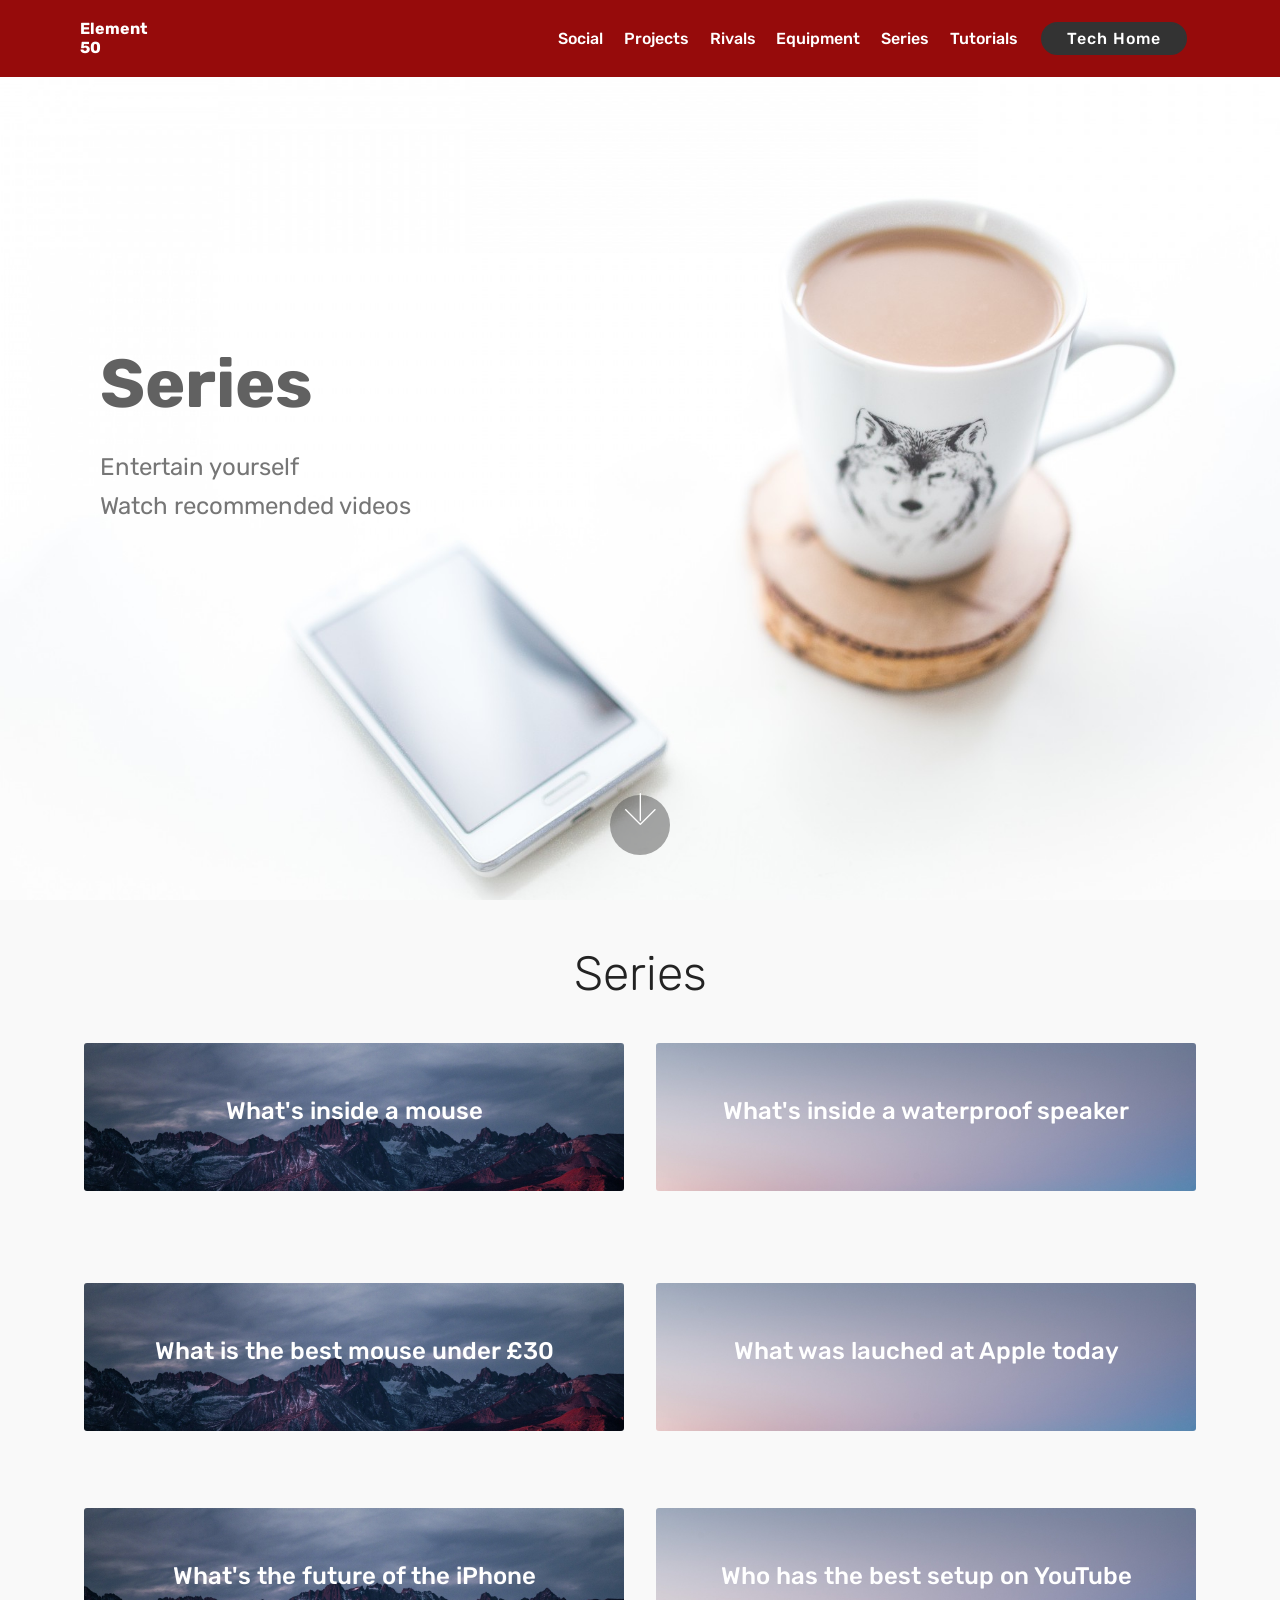
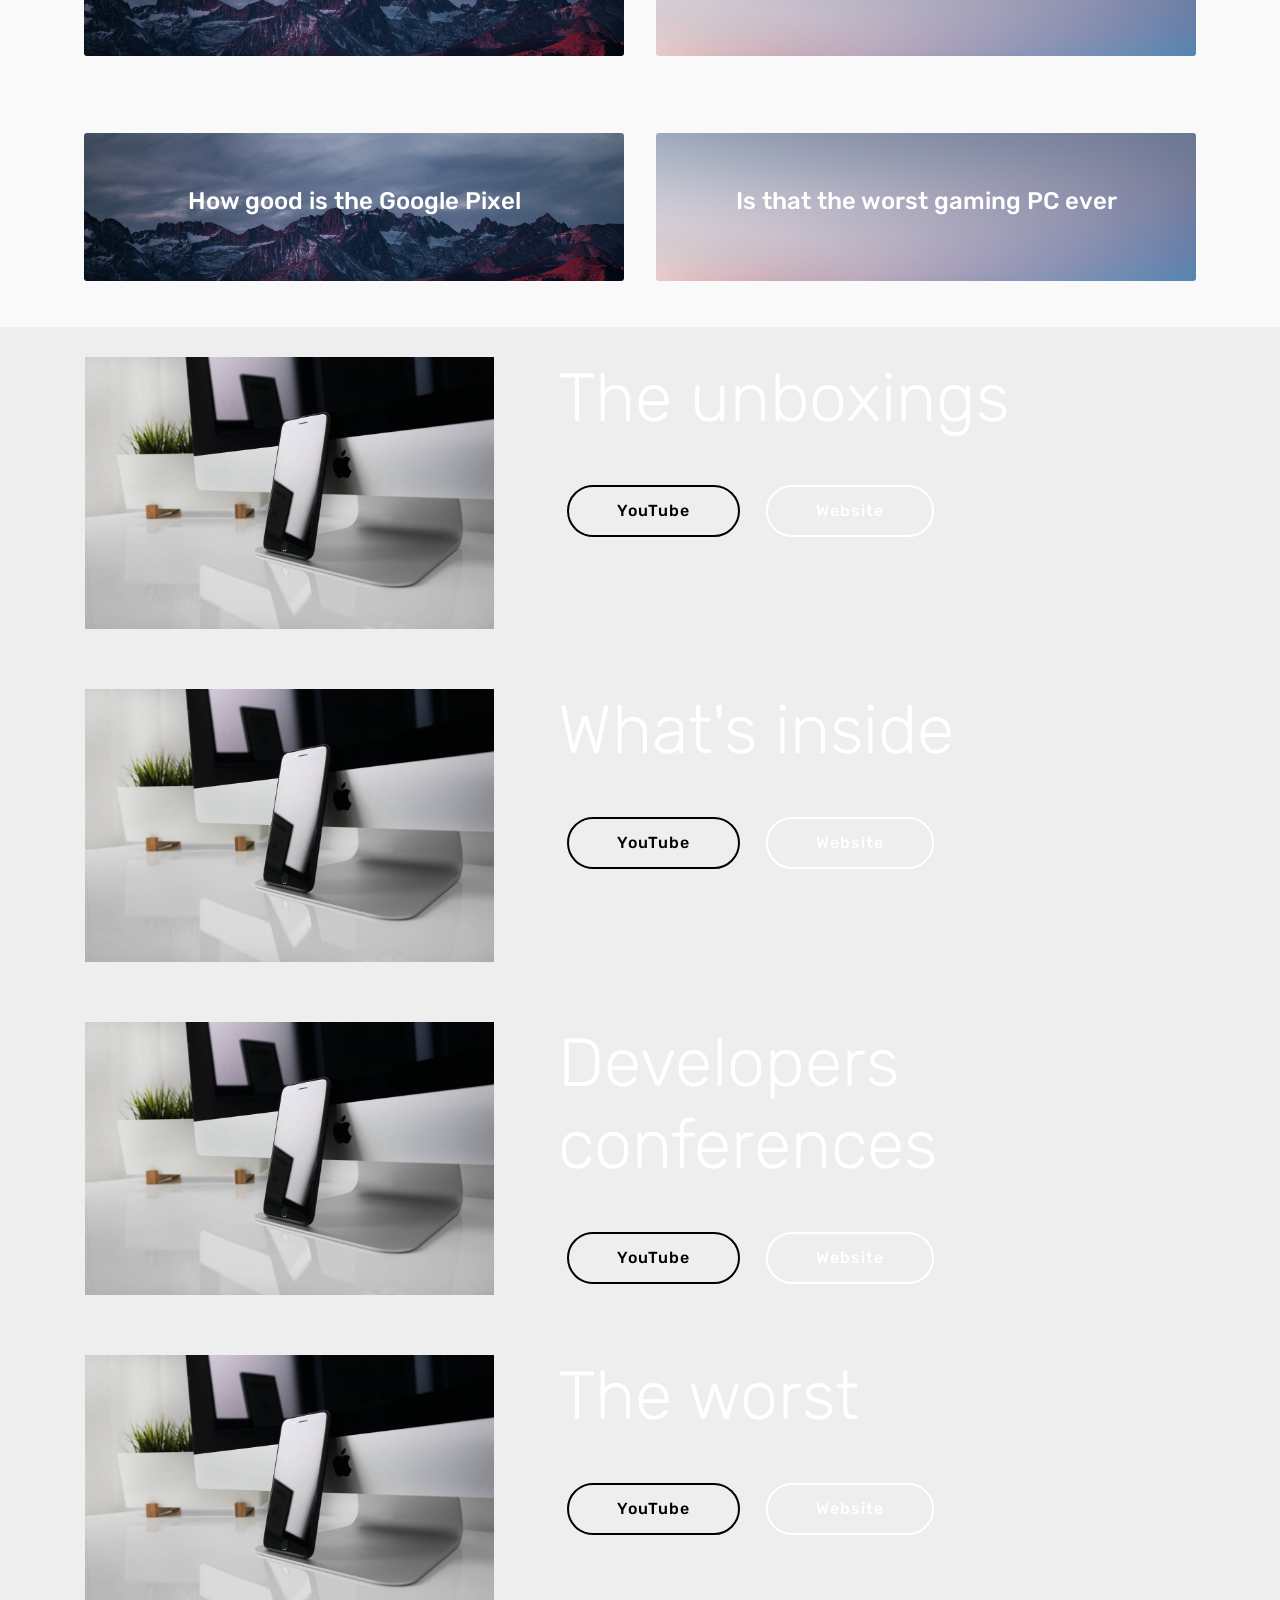
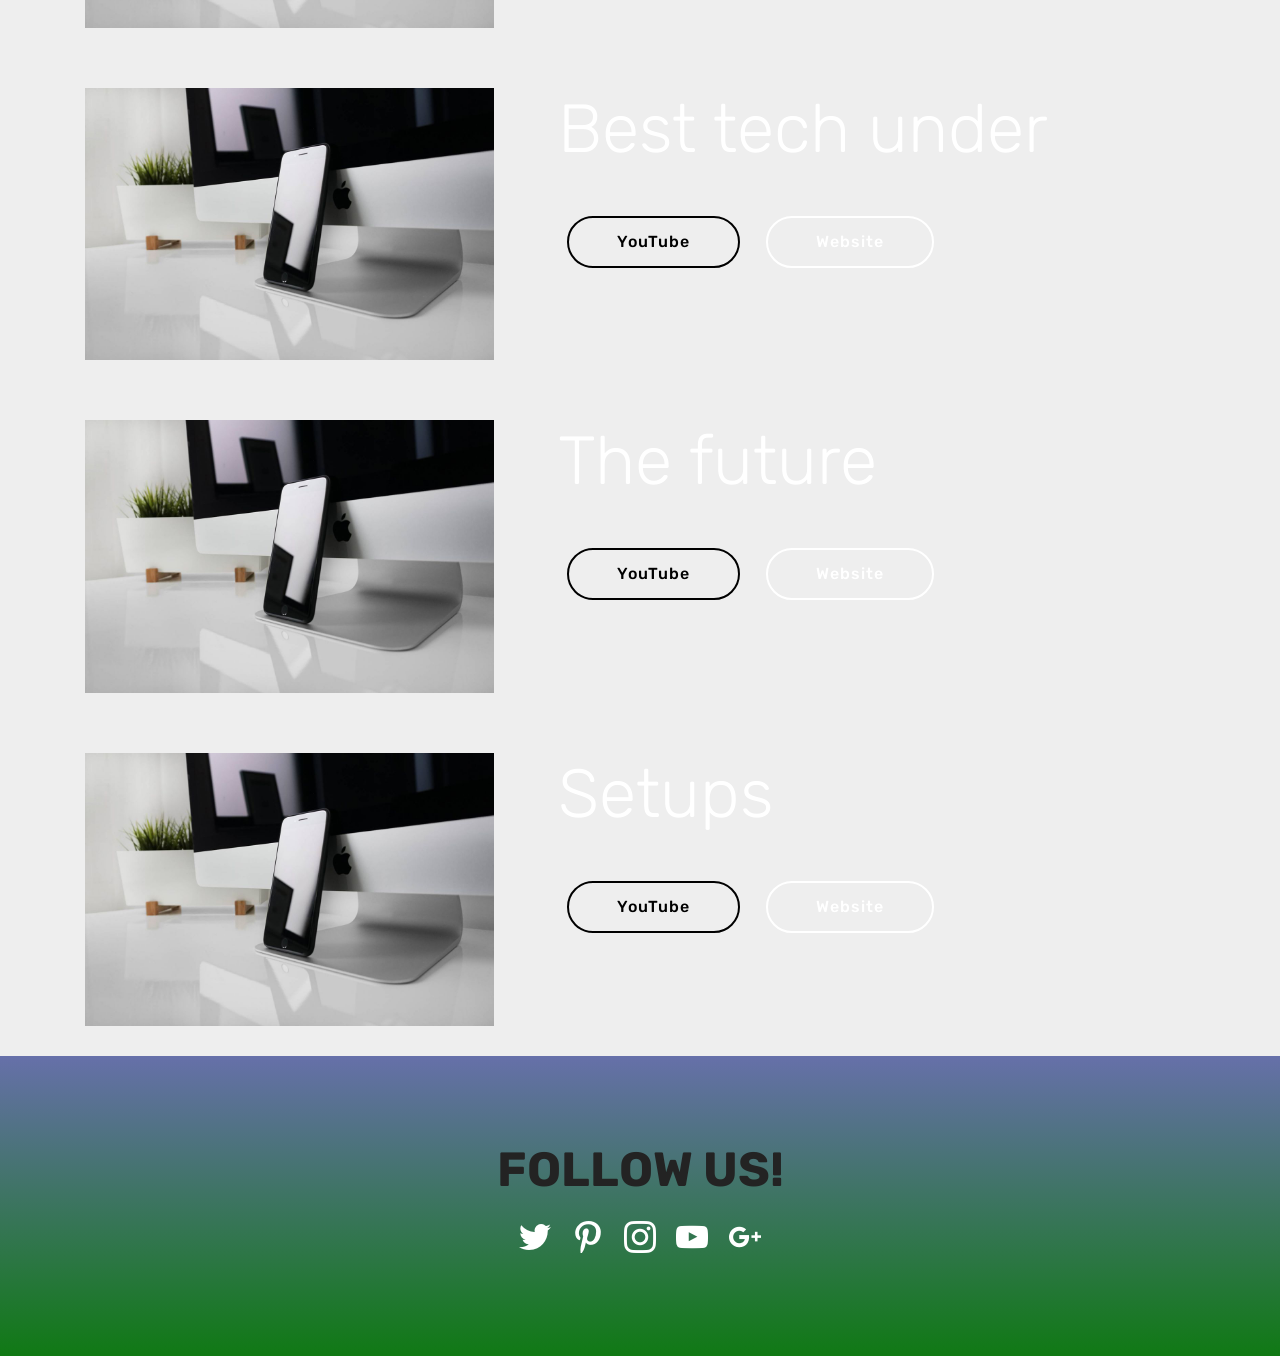
==== series.html @ 27c542f1 "first upload web 5" ====
<!DOCTYPE html>
<html>
<head>
  <!-- Site made with Mobirise Website Builder v4.3.0, https://mobirise.com -->
  <meta charset="UTF-8">
  <meta http-equiv="X-UA-Compatible" content="IE=edge">
  <meta name="generator" content="Mobirise v4.3.0, mobirise.com">
  <meta name="viewport" content="width=device-width, initial-scale=1">
  <link rel="shortcut icon" href="assets/images/red-e-and-50-128x178.png" type="image/x-icon">
  <meta name="description" content="Web Site Generator Description">
  <title>index - Series</title>
  <link rel="stylesheet" href="assets/web/assets/mobirise-icons/mobirise-icons.css">
  <link rel="stylesheet" href="assets/tether/tether.min.css">
  <link rel="stylesheet" href="assets/bootstrap/css/bootstrap.min.css">
  <link rel="stylesheet" href="assets/bootstrap/css/bootstrap-grid.min.css">
  <link rel="stylesheet" href="assets/bootstrap/css/bootstrap-reboot.min.css">
  <link rel="stylesheet" href="assets/socicon/css/styles.css">
  <link rel="stylesheet" href="assets/dropdown/css/style.css">
  <link rel="stylesheet" href="assets/theme/css/style.css">
  <link rel="stylesheet" href="assets/mobirise/css/mbr-additional.css" type="text/css">
  
  
  
</head>
<body>
<section class="menu cid-qrHT3eEwSc" once="menu" id="menu1-1g" data-rv-view="1721">

    

    <nav class="navbar navbar-dropdown align-items-center navbar-fixed-top navbar-toggleable-sm">
        <button class="navbar-toggler navbar-toggler-right" type="button" data-toggle="collapse" data-target="#navbarSupportedContent" aria-controls="navbarSupportedContent" aria-expanded="false" aria-label="Toggle navigation">
            <div class="hamburger">
                <span></span>
                <span></span>
                <span></span>
                <span></span>
            </div>
        </button>
        <div class="menu-logo">
            <div class="navbar-brand">
                
                <span class="navbar-caption-wrap">
                    <a class="navbar-caption text-white display-4" href="www.elementfifty.com">
                        Element 50</a>
                </span>
            </div>
        </div>
        <div class="collapse navbar-collapse" id="navbarSupportedContent">
            <ul class="navbar-nav nav-dropdown" data-app-modern-menu="true"><li class="nav-item">
                    <a class="nav-link link text-white display-4" href="https://mobirise.com"></a>
                </li>
                <li class="nav-item">
                    <a class="nav-link link text-white display-4" href="social.html">Social</a>
                </li><li class="nav-item"><a class="nav-link link text-white display-4" href="project.html">Projects</a></li><li class="nav-item"><a class="nav-link link text-white display-4" href="rival.html" aria-expanded="true">Rivals</a></li><li class="nav-item"><a class="nav-link link text-white display-4" href="equipment.html">Equipment</a></li><li class="nav-item"><a class="nav-link link text-white display-4" href="series.html">Series</a></li><li class="nav-item"><a class="nav-link link text-white display-4" href="tutorial.html">Tutorials</a></li></ul>
            <div class="navbar-buttons mbr-section-btn">
                <a class="btn btn-sm btn-black display-4" href="index.html">Tech Home</a>
            </div>
        </div>
    </nav>
</section>

<section class="engine"><a href="https://mobirise.co/a">free site builder</a></section><section class="header9 cid-quP2sRrkFf mbr-fullscreen mbr-parallax-background" id="header9-6i" data-rv-view="1723">

    

    

    <div class="container">
        <div class="media-container-column mbr-white col-md-8">
            <h1 class="mbr-section-title align-left mbr-bold pb-3 mbr-fonts-style display-1">
                Series</h1>
            
            <p class="mbr-text align-left pb-3 mbr-fonts-style display-5">Entertain yourself&nbsp;<br>Watch recommended videos</p>
            
        </div>
    </div>

    <div class="mbr-arrow hidden-sm-down" aria-hidden="true">
        <a href="#next">
            <i class="mbri-down mbr-iconfont"></i>
        </a>
    </div>
</section>

<section class="features13 cid-qsEQBk6Gwb" id="features13-1h" data-rv-view="1726">

    

    
    <div class="container">
        <h2 class="mbr-section-title pb-3 mbr-fonts-style display-2">
            Series</h2>

        <div class="media-container-row container">
            <div class="card col-12 col-md-6 p-5 m-3 align-center">
                <div class="card-img">
                    <img src="assets/images/jumbotron.jpg" alt="Mobirise" media-simple="true">
                </div>
                <h4 class="card-title py-2 mbr-fonts-style display-5">
                    What's inside a mouse</h4>
                
            </div>
            <div class="card col-12 col-md-6 p-5 m-3 align-center">
                <div class="card-img">
                    <img src="assets/images/jumbotron2.jpg" alt="Mobirise" media-simple="true">
                </div>
                <h4 class="card-title py-2 mbr-fonts-style display-5">What's inside a waterproof speaker</h4>
                
            </div>
                
        </div>
</div></section>

<section class="features13 cid-quQcnZvLrn" id="features13-6j" data-rv-view="1729">

    

    
    <div class="container">
        

        <div class="media-container-row container">
            <div class="card col-12 col-md-6 p-5 m-3 align-center">
                <div class="card-img">
                    <img src="assets/images/jumbotron.jpg" alt="Mobirise" media-simple="true">
                </div>
                <h4 class="card-title py-2 mbr-fonts-style display-5">What is the best mouse under £30</h4>
                
            </div>
            <div class="card col-12 col-md-6 p-5 m-3 align-center">
                <div class="card-img">
                    <img src="assets/images/jumbotron2.jpg" alt="Mobirise" media-simple="true">
                </div>
                <h4 class="card-title py-2 mbr-fonts-style display-5">
                    What was lauched at Apple today</h4>
                
            </div>
                
        </div>
</div></section>

<section class="features13 cid-quQcBhdhaX" id="features13-6k" data-rv-view="1732">

    

    
    <div class="container">
        

        <div class="media-container-row container">
            <div class="card col-12 col-md-6 p-5 m-3 align-center">
                <div class="card-img">
                    <img src="assets/images/jumbotron.jpg" alt="Mobirise" media-simple="true">
                </div>
                <h4 class="card-title py-2 mbr-fonts-style display-5">
                    What's the future of the iPhone</h4>
                
            </div>
            <div class="card col-12 col-md-6 p-5 m-3 align-center">
                <div class="card-img">
                    <img src="assets/images/jumbotron2.jpg" alt="Mobirise" media-simple="true">
                </div>
                <h4 class="card-title py-2 mbr-fonts-style display-5">
                    Who has the best setup on YouTube</h4>
                
            </div>
                
        </div>
</div></section>

<section class="features13 cid-quQcBV1An0" id="features13-6l" data-rv-view="1735">

    

    
    <div class="container">
        

        <div class="media-container-row container">
            <div class="card col-12 col-md-6 p-5 m-3 align-center">
                <div class="card-img">
                    <img src="assets/images/jumbotron.jpg" alt="Mobirise" media-simple="true">
                </div>
                <h4 class="card-title py-2 mbr-fonts-style display-5">How good is the Google Pixel</h4>
                
            </div>
            <div class="card col-12 col-md-6 p-5 m-3 align-center">
                <div class="card-img">
                    <img src="assets/images/jumbotron2.jpg" alt="Mobirise" media-simple="true">
                </div>
                <h4 class="card-title py-2 mbr-fonts-style display-5">
                    Is that the worst gaming PC ever</h4>
                
            </div>
                
        </div>
</div></section>

<section class="header3 cid-quQdgAROG2 mbr-parallax-background" id="header3-6o" data-rv-view="1738">

    

    

    <div class="container">
        <div class="media-container-row">
            <div class="mbr-figure" style="width: 70%;">
                <img src="assets/images/0124.jpg" alt="Mobirise" media-simple="true">
            </div>

            <div class="media-content">
                <h1 class="mbr-section-title mbr-white pb-3 mbr-fonts-style display-1">
                    The unboxings</h1>
                
                <div class="mbr-section-text mbr-white pb-3 ">
                    
                </div>
                <div class="mbr-section-btn">
                    <a class="btn btn-md btn-black-outline display-4" href="https://mobirise.com">YouTube</a>
                    <a class="btn btn-md btn-white-outline display-4" href="https://mobirise.com">Website</a>
                </div>
            </div>
        </div>
    </div>

</section>

<section class="header3 cid-quQdHzNv4l mbr-parallax-background" id="header3-6p" data-rv-view="1741">

    

    

    <div class="container">
        <div class="media-container-row">
            <div class="mbr-figure" style="width: 70%;">
                <img src="assets/images/0124.jpg" alt="Mobirise" media-simple="true">
            </div>

            <div class="media-content">
                <h1 class="mbr-section-title mbr-white pb-3 mbr-fonts-style display-1">
                    What's inside</h1>
                
                <div class="mbr-section-text mbr-white pb-3 ">
                    
                </div>
                <div class="mbr-section-btn">
                    <a class="btn btn-md btn-black-outline display-4" href="https://mobirise.com">YouTube</a>
                    <a class="btn btn-md btn-white-outline display-4" href="https://mobirise.com">Website</a>
                </div>
            </div>
        </div>
    </div>

</section>

<section class="header3 cid-quQdI2EAJI mbr-parallax-background" id="header3-6q" data-rv-view="1744">

    

    

    <div class="container">
        <div class="media-container-row">
            <div class="mbr-figure" style="width: 70%;">
                <img src="assets/images/0124.jpg" alt="Mobirise" media-simple="true">
            </div>

            <div class="media-content">
                <h1 class="mbr-section-title mbr-white pb-3 mbr-fonts-style display-1">
                    Developers conferences</h1>
                
                <div class="mbr-section-text mbr-white pb-3 ">
                    
                </div>
                <div class="mbr-section-btn">
                    <a class="btn btn-md btn-black-outline display-4" href="https://mobirise.com">YouTube</a>
                    <a class="btn btn-md btn-white-outline display-4" href="https://mobirise.com">Website</a>
                </div>
            </div>
        </div>
    </div>

</section>

<section class="header3 cid-quQdJJoW51 mbr-parallax-background" id="header3-6r" data-rv-view="1747">

    

    

    <div class="container">
        <div class="media-container-row">
            <div class="mbr-figure" style="width: 70%;">
                <img src="assets/images/0124.jpg" alt="Mobirise" media-simple="true">
            </div>

            <div class="media-content">
                <h1 class="mbr-section-title mbr-white pb-3 mbr-fonts-style display-1">The worst</h1>
                
                <div class="mbr-section-text mbr-white pb-3 ">
                    
                </div>
                <div class="mbr-section-btn">
                    <a class="btn btn-md btn-black-outline display-4" href="https://mobirise.com">YouTube</a>
                    <a class="btn btn-md btn-white-outline display-4" href="https://mobirise.com">Website</a>
                </div>
            </div>
        </div>
    </div>

</section>

<section class="header3 cid-quQdKdru3g mbr-parallax-background" id="header3-6s" data-rv-view="1750">

    

    

    <div class="container">
        <div class="media-container-row">
            <div class="mbr-figure" style="width: 70%;">
                <img src="assets/images/0124.jpg" alt="Mobirise" media-simple="true">
            </div>

            <div class="media-content">
                <h1 class="mbr-section-title mbr-white pb-3 mbr-fonts-style display-1">
                    Best tech under</h1>
                
                <div class="mbr-section-text mbr-white pb-3 ">
                    
                </div>
                <div class="mbr-section-btn">
                    <a class="btn btn-md btn-black-outline display-4" href="https://mobirise.com">YouTube</a>
                    <a class="btn btn-md btn-white-outline display-4" href="https://mobirise.com">Website</a>
                </div>
            </div>
        </div>
    </div>

</section>

<section class="header3 cid-quQdKFqcLg mbr-parallax-background" id="header3-6t" data-rv-view="1753">

    

    

    <div class="container">
        <div class="media-container-row">
            <div class="mbr-figure" style="width: 70%;">
                <img src="assets/images/0124.jpg" alt="Mobirise" media-simple="true">
            </div>

            <div class="media-content">
                <h1 class="mbr-section-title mbr-white pb-3 mbr-fonts-style display-1">
                    The future</h1>
                
                <div class="mbr-section-text mbr-white pb-3 ">
                    
                </div>
                <div class="mbr-section-btn">
                    <a class="btn btn-md btn-black-outline display-4" href="https://mobirise.com">YouTube</a>
                    <a class="btn btn-md btn-white-outline display-4" href="https://mobirise.com">Website</a>
                </div>
            </div>
        </div>
    </div>

</section>

<section class="header3 cid-quQdLccHRO mbr-parallax-background" id="header3-6u" data-rv-view="1756">

    

    

    <div class="container">
        <div class="media-container-row">
            <div class="mbr-figure" style="width: 70%;">
                <img src="assets/images/0124.jpg" alt="Mobirise" media-simple="true">
            </div>

            <div class="media-content">
                <h1 class="mbr-section-title mbr-white pb-3 mbr-fonts-style display-1">
                    Setups</h1>
                
                <div class="mbr-section-text mbr-white pb-3 ">
                    
                </div>
                <div class="mbr-section-btn">
                    <a class="btn btn-md btn-black-outline display-4" href="https://mobirise.com">YouTube</a>
                    <a class="btn btn-md btn-white-outline display-4" href="https://mobirise.com">Website</a>
                </div>
            </div>
        </div>
    </div>

</section>

<section class="cid-quQdPdSdsT" id="social-buttons2-6x" data-rv-view="1759">

    

    

    <div class="container">
        <div class="media-container-row">
            <div class="col-md-8 align-center">
                <h2 class="pb-3 mbr-fonts-style display-2"><strong>
                    FOLLOW US!
                </strong></h2>
                <div class="social-list pl-0 mb-0">
                    <a href="https://twitter.com/element50tech" target="_blank">
                        <span class="px-2 mbr-iconfont mbr-iconfont-social socicon-twitter socicon" media-simple="true"></span>
                    </a>
                    <a href="https://www.pinterest.co.uk/element50tech/" target="_blank">
                        <span class="px-2 mbr-iconfont mbr-iconfont-social socicon-pinterest socicon" media-simple="true"></span>
                    </a>
                    <a href="www.instagram.com/element50tech" target="_blank">
                        <span class="px-2 mbr-iconfont mbr-iconfont-social socicon-instagram socicon" media-simple="true"></span>
                    </a>
                    <a href="https://www.youtube.com/channel/UC2CYLcxZDSnc0wMEq2S19FA" target="_blank">
                        <span class="px-2 mbr-iconfont mbr-iconfont-social socicon-youtube socicon" media-simple="true"></span>
                    </a>
                    <a href="https://plus.google.com/u/1/118364949069588029135" target="_blank">
                        <span class="px-2 mbr-iconfont mbr-iconfont-social socicon-googleplus socicon" media-simple="true"></span>
                    </a>
                    <a href="https://www.behance.net/Mobirise" target="_blank">
                        
                    </a>
                </div>
            </div>
        </div>
    </div>
</section>


  <script src="assets/web/assets/jquery/jquery.min.js"></script>
  <script src="assets/popper/popper.min.js"></script>
  <script src="assets/tether/tether.min.js"></script>
  <script src="assets/bootstrap/js/bootstrap.min.js"></script>
  <script src="assets/smooth-scroll/smooth-scroll.js"></script>
  <script src="assets/touch-swipe/jquery.touch-swipe.min.js"></script>
  <script src="assets/jarallax/jarallax.min.js"></script>
  <script src="assets/social-likes/social-likes.js"></script>
  <script src="assets/dropdown/js/script.min.js"></script>
  <script src="assets/theme/js/script.js"></script>
  
  
</body>
</html>
---- assets/web/assets/mobirise-icons/mobirise-icons.css ----
@font-face {
  font-family: 'MobiriseIcons';
  src:  url('mobirise-icons.eot?spat4u');
  src:  url('mobirise-icons.eot?spat4u#iefix') format('embedded-opentype'),
    url('mobirise-icons.ttf?spat4u') format('truetype'),
    url('mobirise-icons.woff?spat4u') format('woff'),
    url('mobirise-icons.svg?spat4u#MobiriseIcons') format('svg');
  font-weight: normal;
  font-style: normal;
}

[class^="mbri-"], [class*=" mbri-"] {
  /* use !important to prevent issues with browser extensions that change fonts */
  font-family: MobiriseIcons !important;
  speak: none;
  font-style: normal;
  font-weight: normal;
  font-variant: normal;
  text-transform: none;
  line-height: 1;

  /* Better Font Rendering =========== */
  -webkit-font-smoothing: antialiased;
  -moz-osx-font-smoothing: grayscale;
}

.mbri-add-submenu:before {
  content: "\e900";
}
.mbri-alert:before {
  content: "\e901";
}
.mbri-align-center:before {
  content: "\e902";
}
.mbri-align-justify:before {
  content: "\e903";
}
.mbri-align-left:before {
  content: "\e904";
}
.mbri-align-right:before {
  content: "\e905";
}
.mbri-android:before {
  content: "\e906";
}
.mbri-apple:before {
  content: "\e907";
}
.mbri-arrow-down:before {
  content: "\e908";
}
.mbri-arrow-next:before {
  content: "\e909";
}
.mbri-arrow-prev:before {
  content: "\e90a";
}
.mbri-arrow-up:before {
  content: "\e90b";
}
.mbri-bold:before {
  content: "\e90c";
}
.mbri-bookmark:before {
  content: "\e90d";
}
.mbri-bootstrap:before {
  content: "\e90e";
}
.mbri-briefcase:before {
  content: "\e90f";
}
.mbri-browse:before {
  content: "\e910";
}
.mbri-bulleted-list:before {
  content: "\e911";
}
.mbri-calendar:before {
  content: "\e912";
}
.mbri-camera:before {
  content: "\e913";
}
.mbri-cart-add:before {
  content: "\e914";
}
.mbri-cart-full:before {
  content: "\e915";
}
.mbri-cash:before {
  content: "\e916";
}
.mbri-change-style:before {
  content: "\e917";
}
.mbri-chat:before {
  content: "\e918";
}
.mbri-clock:before {
  content: "\e919";
}
.mbri-close:before {
  content: "\e91a";
}
.mbri-cloud:before {
  content: "\e91b";
}
.mbri-code:before {
  content: "\e91c";
}
.mbri-contact-form:before {
  content: "\e91d";
}
.mbri-credit-card:before {
  content: "\e91e";
}
.mbri-cursor-click:before {
  content: "\e91f";
}
.mbri-cust-feedback:before {
  content: "\e920";
}
.mbri-database:before {
  content: "\e921";
}
.mbri-delivery:before {
  content: "\e922";
}
.mbri-desktop:before {
  content: "\e923";
}
.mbri-devices:before {
  content: "\e924";
}
.mbri-down:before {
  content: "\e925";
}
.mbri-download:before {
  content: "\e989";
}
.mbri-drag-n-drop:before {
  content: "\e927";
}
.mbri-drag-n-drop2:before {
  content: "\e928";
}
.mbri-edit:before {
  content: "\e929";
}
.mbri-edit2:before {
  content: "\e92a";
}
.mbri-error:before {
  content: "\e92b";
}
.mbri-extension:before {
  content: "\e92c";
}
.mbri-features:before {
  content: "\e92d";
}
.mbri-file:before {
  content: "\e92e";
}
.mbri-flag:before {
  content: "\e92f";
}
.mbri-folder:before {
  content: "\e930";
}
.mbri-gift:before {
  content: "\e931";
}
.mbri-github:before {
  content: "\e932";
}
.mbri-globe:before {
  content: "\e933";
}
.mbri-globe-2:before {
  content: "\e934";
}
.mbri-growing-chart:before {
  content: "\e935";
}
.mbri-hearth:before {
  content: "\e936";
}
.mbri-help:before {
  content: "\e937";
}
.mbri-home:before {
  content: "\e938";
}
.mbri-hot-cup:before {
  content: "\e939";
}
.mbri-idea:before {
  content: "\e93a";
}
.mbri-image-gallery:before {
  content: "\e93b";
}
.mbri-image-slider:before {
  content: "\e93c";
}
.mbri-info:before {
  content: "\e93d";
}
.mbri-italic:before {
  content: "\e93e";
}
.mbri-key:before {
  content: "\e93f";
}
.mbri-laptop:before {
  content: "\e940";
}
.mbri-layers:before {
  content: "\e941";
}
.mbri-left-right:before {
  content: "\e942";
}
.mbri-left:before {
  content: "\e943";
}
.mbri-letter:before {
  content: "\e944";
}
.mbri-like:before {
  content: "\e945";
}
.mbri-link:before {
  content: "\e946";
}
.mbri-lock:before {
  content: "\e947";
}
.mbri-login:before {
  content: "\e948";
}
.mbri-logout:before {
  content: "\e949";
}
.mbri-magic-stick:before {
  content: "\e94a";
}
.mbri-map-pin:before {
  content: "\e94b";
}
.mbri-menu:before {
  content: "\e94c";
}
.mbri-mobile:before {
  content: "\e94d";
}
.mbri-mobile2:before {
  content: "\e94e";
}
.mbri-mobirise:before {
  content: "\e94f";
}
.mbri-more-horizontal:before {
  content: "\e950";
}
.mbri-more-vertical:before {
  content: "\e951";
}
.mbri-music:before {
  content: "\e952";
}
.mbri-new-file:before {
  content: "\e953";
}
.mbri-numbered-list:before {
  content: "\e954";
}
.mbri-opened-folder:before {
  content: "\e955";
}
.mbri-pages:before {
  content: "\e956";
}
.mbri-paper-plane:before {
  content: "\e957";
}
.mbri-paperclip:before {
  content: "\e958";
}
.mbri-photo:before {
  content: "\e959";
}
.mbri-photos:before {
  content: "\e95a";
}
.mbri-pin:before {
  content: "\e95b";
}
.mbri-play:before {
  content: "\e95c";
}
.mbri-plus:before {
  content: "\e95d";
}
.mbri-preview:before {
  content: "\e95e";
}
.mbri-print:before {
  content: "\e95f";
}
.mbri-protect:before {
  content: "\e960";
}
.mbri-question:before {
  content: "\e961";
}
.mbri-quote-left:before {
  content: "\e962";
}
.mbri-quote-right:before {
  content: "\e963";
}
.mbri-refresh:before {
  content: "\e964";
}
.mbri-responsive:before {
  content: "\e965";
}
.mbri-right:before {
  content: "\e966";
}
.mbri-rocket:before {
  content: "\e967";
}
.mbri-sad-face:before {
  content: "\e968";
}
.mbri-sale:before {
  content: "\e969";
}
.mbri-save:before {
  content: "\e96a";
}
.mbri-search:before {
  content: "\e96b";
}
.mbri-setting:before {
  content: "\e96c";
}
.mbri-setting2:before {
  content: "\e96d";
}
.mbri-setting3:before {
  content: "\e96e";
}
.mbri-share:before {
  content: "\e96f";
}
.mbri-shopping-bag:before {
  content: "\e970";
}
.mbri-shopping-basket:before {
  content: "\e971";
}
.mbri-shopping-cart:before {
  content: "\e972";
}
.mbri-sites:before {
  content: "\e973";
}
.mbri-smile-face:before {
  content: "\e974";
}
.mbri-speed:before {
  content: "\e975";
}
.mbri-star:before {
  content: "\e976";
}
.mbri-success:before {
  content: "\e977";
}
.mbri-sun:before {
  content: "\e978";
}
.mbri-sun2:before {
  content: "\e979";
}
.mbri-tablet:before {
  content: "\e97a";
}
.mbri-tablet-vertical:before {
  content: "\e97b";
}
.mbri-target:before {
  content: "\e97c";
}
.mbri-timer:before {
  content: "\e97d";
}
.mbri-to-ftp:before {
  content: "\e97e";
}
.mbri-to-local-drive:before {
  content: "\e97f";
}
.mbri-touch-swipe:before {
  content: "\e980";
}
.mbri-touch:before {
  content: "\e981";
}
.mbri-trash:before {
  content: "\e982";
}
.mbri-underline:before {
  content: "\e983";
}
.mbri-unlink:before {
  content: "\e984";
}
.mbri-unlock:before {
  content: "\e985";
}
.mbri-up-down:before {
  content: "\e986";
}
.mbri-up:before {
  content: "\e987";
}
.mbri-update:before {
  content: "\e988";
}
.mbri-upload:before {
 content: "\e926"; 
}
.mbri-user:before {
  content: "\e98a";
}
.mbri-user2:before {
  content: "\e98b";
}
.mbri-users:before {
  content: "\e98c";
}
.mbri-video:before {
  content: "\e98d";
}
.mbri-video-play:before {
  content: "\e98e";
}
.mbri-watch:before {
  content: "\e98f";
}
.mbri-website-theme:before {
  content: "\e990";
}
.mbri-wifi:before {
  content: "\e991";
}
.mbri-windows:before {
  content: "\e992";
}
.mbri-zoom-out:before {
  content: "\e993";
}
.mbri-redo:before {
  content: "\e994";
}
.mbri-undo:before {
  content: "\e995";
}
---- assets/socicon/css/styles.css ----
@charset "UTF-8";

@font-face {
  font-family: "socicon";
  src:url("../fonts/socicon.eot");
  src:url("../fonts/socicon.eot?#iefix") format("embedded-opentype"),
    url("../fonts/socicon.woff") format("woff"),
    url("../fonts/socicon.ttf") format("truetype"),
    url("../fonts/socicon.svg#socicon") format("svg");
  font-weight: normal;
  font-style: normal;

}

[data-icon]:before {
  font-family: "socicon" !important;
  content: attr(data-icon);
  font-style: normal !important;
  font-weight: normal !important;
  font-variant: normal !important;
  text-transform: none !important;
  speak: none;
  line-height: 1;
  -webkit-font-smoothing: antialiased;
  -moz-osx-font-smoothing: grayscale;
}

[class^="socicon-"]:before,
[class*=" socicon-"]:before {
  font-family: "socicon" !important;
  font-style: normal !important;
  font-weight: normal !important;
  font-variant: normal !important;
  text-transform: none !important;
  speak: none;
  line-height: 1;
  -webkit-font-smoothing: antialiased;
  -moz-osx-font-smoothing: grayscale;
}

.socicon-modelmayhem:before {
  content: "\e000";
}
.socicon-mixcloud:before {
  content: "\e001";
}
.socicon-drupal:before {
  content: "\e002";
}
.socicon-swarm:before {
  content: "\e003";
}
.socicon-istock:before {
  content: "\e004";
}
.socicon-yammer:before {
  content: "\e005";
}
.socicon-ello:before {
  content: "\e006";
}
.socicon-stackoverflow:before {
  content: "\e007";
}
.socicon-persona:before {
  content: "\e008";
}
.socicon-triplej:before {
  content: "\e009";
}
.socicon-houzz:before {
  content: "\e00a";
}
.socicon-rss:before {
  content: "\e00b";
}
.socicon-paypal:before {
  content: "\e00c";
}
.socicon-odnoklassniki:before {
  content: "\e00d";
}
.socicon-airbnb:before {
  content: "\e00e";
}
.socicon-periscope:before {
  content: "\e00f";
}
.socicon-outlook:before {
  content: "\e010";
}
.socicon-coderwall:before {
  content: "\e011";
}
.socicon-tripadvisor:before {
  content: "\e012";
}
.socicon-appnet:before {
  content: "\e013";
}
.socicon-goodreads:before {
  content: "\e014";
}
.socicon-tripit:before {
  content: "\e015";
}
.socicon-lanyrd:before {
  content: "\e016";
}
.socicon-slideshare:before {
  content: "\e017";
}
.socicon-buffer:before {
  content: "\e018";
}
.socicon-disqus:before {
  content: "\e019";
}
.socicon-vkontakte:before {
  content: "\e01a";
}
.socicon-whatsapp:before {
  content: "\e01b";
}
.socicon-patreon:before {
  content: "\e01c";
}
.socicon-storehouse:before {
  content: "\e01d";
}
.socicon-pocket:before {
  content: "\e01e";
}
.socicon-mail:before {
  content: "\e01f";
}
.socicon-blogger:before {
  content: "\e020";
}
.socicon-technorati:before {
  content: "\e021";
}
.socicon-reddit:before {
  content: "\e022";
}
.socicon-dribbble:before {
  content: "\e023";
}
.socicon-stumbleupon:before {
  content: "\e024";
}
.socicon-digg:before {
  content: "\e025";
}
.socicon-envato:before {
  content: "\e026";
}
.socicon-behance:before {
  content: "\e027";
}
.socicon-delicious:before {
  content: "\e028";
}
.socicon-deviantart:before {
  content: "\e029";
}
.socicon-forrst:before {
  content: "\e02a";
}
.socicon-play:before {
  content: "\e02b";
}
.socicon-zerply:before {
  content: "\e02c";
}
.socicon-wikipedia:before {
  content: "\e02d";
}
.socicon-apple:before {
  content: "\e02e";
}
.socicon-flattr:before {
  content: "\e02f";
}
.socicon-github:before {
  content: "\e030";
}
.socicon-renren:before {
  content: "\e031";
}
.socicon-friendfeed:before {
  content: "\e032";
}
.socicon-newsvine:before {
  content: "\e033";
}
.socicon-identica:before {
  content: "\e034";
}
.socicon-bebo:before {
  content: "\e035";
}
.socicon-zynga:before {
  content: "\e036";
}
.socicon-steam:before {
  content: "\e037";
}
.socicon-xbox:before {
  content: "\e038";
}
.socicon-windows:before {
  content: "\e039";
}
.socicon-qq:before {
  content: "\e03a";
}
.socicon-douban:before {
  content: "\e03b";
}
.socicon-meetup:before {
  content: "\e03c";
}
.socicon-playstation:before {
  content: "\e03d";
}
.socicon-android:before {
  content: "\e03e";
}
.socicon-snapchat:before {
  content: "\e03f";
}
.socicon-twitter:before {
  content: "\e040";
}
.socicon-facebook:before {
  content: "\e041";
}
.socicon-googleplus:before {
  content: "\e042";
}
.socicon-pinterest:before {
  content: "\e043";
}
.socicon-foursquare:before {
  content: "\e044";
}
.socicon-yahoo:before {
  content: "\e045";
}
.socicon-skype:before {
  content: "\e046";
}
.socicon-yelp:before {
  content: "\e047";
}
.socicon-feedburner:before {
  content: "\e048";
}
.socicon-linkedin:before {
  content: "\e049";
}
.socicon-viadeo:before {
  content: "\e04a";
}
.socicon-xing:before {
  content: "\e04b";
}
.socicon-myspace:before {
  content: "\e04c";
}
.socicon-soundcloud:before {
  content: "\e04d";
}
.socicon-spotify:before {
  content: "\e04e";
}
.socicon-grooveshark:before {
  content: "\e04f";
}
.socicon-lastfm:before {
  content: "\e050";
}
.socicon-youtube:before {
  content: "\e051";
}
.socicon-vimeo:before {
  content: "\e052";
}
.socicon-dailymotion:before {
  content: "\e053";
}
.socicon-vine:before {
  content: "\e054";
}
.socicon-flickr:before {
  content: "\e055";
}
.socicon-500px:before {
  content: "\e056";
}
.socicon-wordpress:before {
  content: "\e058";
}
.socicon-tumblr:before {
  content: "\e059";
}
.socicon-twitch:before {
  content: "\e05a";
}
.socicon-8tracks:before {
  content: "\e05b";
}
.socicon-amazon:before {
  content: "\e05c";
}
.socicon-icq:before {
  content: "\e05d";
}
.socicon-smugmug:before {
  content: "\e05e";
}
.socicon-ravelry:before {
  content: "\e05f";
}
.socicon-weibo:before {
  content: "\e060";
}
.socicon-baidu:before {
  content: "\e061";
}
.socicon-angellist:before {
  content: "\e062";
}
.socicon-ebay:before {
  content: "\e063";
}
.socicon-imdb:before {
  content: "\e064";
}
.socicon-stayfriends:before {
  content: "\e065";
}
.socicon-residentadvisor:before {
  content: "\e066";
}
.socicon-google:before {
  content: "\e067";
}
.socicon-yandex:before {
  content: "\e068";
}
.socicon-sharethis:before {
  content: "\e069";
}
.socicon-bandcamp:before {
  content: "\e06a";
}
.socicon-itunes:before {
  content: "\e06b";
}
.socicon-deezer:before {
  content: "\e06c";
}
.socicon-telegram:before {
  content: "\e06e";
}
.socicon-openid:before {
  content: "\e06f";
}
.socicon-amplement:before {
  content: "\e070";
}
.socicon-viber:before {
  content: "\e071";
}
.socicon-zomato:before {
  content: "\e072";
}
.socicon-draugiem:before {
  content: "\e074";
}
.socicon-endomodo:before {
  content: "\e075";
}
.socicon-filmweb:before {
  content: "\e076";
}
.socicon-stackexchange:before {
  content: "\e077";
}
.socicon-wykop:before {
  content: "\e078";
}
.socicon-teamspeak:before {
  content: "\e079";
}
.socicon-teamviewer:before {
  content: "\e07a";
}
.socicon-ventrilo:before {
  content: "\e07b";
}
.socicon-younow:before {
  content: "\e07c";
}
.socicon-raidcall:before {
  content: "\e07d";
}
.socicon-mumble:before {
  content: "\e07e";
}
.socicon-medium:before {
  content: "\e06d";
}
.socicon-bebee:before {
  content: "\e07f";
}
.socicon-hitbox:before {
  content: "\e080";
}
.socicon-reverbnation:before {
  content: "\e081";
}
.socicon-formulr:before {
  content: "\e082";
}
.socicon-instagram:before {
  content: "\e057";
}
.socicon-battlenet:before {
  content: "\e083";
}
.socicon-chrome:before {
  content: "\e084";
}
.socicon-discord:before {
  content: "\e086";
}
.socicon-issuu:before {
  content: "\e087";
}
.socicon-macos:before {
  content: "\e088";
}
.socicon-firefox:before {
  content: "\e089";
}
.socicon-opera:before {
  content: "\e08d";
}
.socicon-keybase:before {
  content: "\e090";
}
.socicon-alliance:before {
  content: "\e091";
}
.socicon-livejournal:before {
  content: "\e092";
}
.socicon-googlephotos:before {
  content: "\e093";
}
.socicon-horde:before {
  content: "\e094";
}
.socicon-etsy:before {
  content: "\e095";
}
.socicon-zapier:before {
  content: "\e096";
}
.socicon-google-scholar:before {
  content: "\e097";
}
.socicon-researchgate:before {
  content: "\e098";
}
.socicon-wechat:before {
  content: "\e099";
}
.socicon-strava:before {
  content: "\e09a";
}
.socicon-line:before {
  content: "\e09b";
}
.socicon-lyft:before {
  content: "\e09c";
}
.socicon-uber:before {
  content: "\e09d";
}
.socicon-songkick:before {
  content: "\e09e";
}
.socicon-viewbug:before {
  content: "\e09f";
}
.socicon-googlegroups:before {
  content: "\e0a0";
}
.socicon-quora:before {
  content: "\e073";
}
.socicon-diablo:before {
  content: "\e085";
}
.socicon-blizzard:before {
  content: "\e0a1";
}
.socicon-hearthstone:before {
  content: "\e08b";
}
.socicon-heroes:before {
  content: "\e08a";
}
.socicon-overwatch:before {
  content: "\e08c";
}
.socicon-warcraft:before {
  content: "\e08e";
}
.socicon-starcraft:before {
  content: "\e08f";
}
.socicon-beam:before {
  content: "\e0a2";
}
.socicon-curse:before {
  content: "\e0a3";
}
.socicon-player:before {
  content: "\e0a4";
}
.socicon-streamjar:before {
  content: "\e0a5";
}
.socicon-nintendo:before {
  content: "\e0a6";
}
.socicon-hellocoton:before {
  content: "\e0a7";
}
---- assets/dropdown/css/style.css ----
.navbar-dropdown {
  left: 0;
  padding: 0;
  position: absolute;
  right: 0;
  top: 0;
  transition: all 0.45s ease;
  z-index: 1030;
  background: #282828; }
  .navbar-dropdown .navbar-logo {
    margin-right: 0.8rem;
    transition: margin 0.3s ease-in-out;
    vertical-align: middle; }
    .navbar-dropdown .navbar-logo img {
      height: 3.125rem;
      transition: all 0.3s ease-in-out; }
    .navbar-dropdown .navbar-logo.mbr-iconfont {
      font-size: 3.125rem;
      line-height: 3.125rem; }
  .navbar-dropdown .navbar-caption {
    font-weight: 700;
    white-space: normal;
    vertical-align: -4px;
    line-height: 3.125rem !important; }
    .navbar-dropdown .navbar-caption, .navbar-dropdown .navbar-caption:hover {
      color: inherit;
      text-decoration: none; }
  .navbar-dropdown .mbr-iconfont + .navbar-caption {
    vertical-align: -1px; }
  .navbar-dropdown.navbar-fixed-top {
    position: fixed; }
  .navbar-dropdown .navbar-brand span {
    vertical-align: -4px; }
  .navbar-dropdown.bg-color.transparent {
    background: none; }
  .navbar-dropdown.navbar-short .navbar-brand {
    padding: 0.625rem 0; }
    .navbar-dropdown.navbar-short .navbar-brand span {
      vertical-align: -1px; }
  .navbar-dropdown.navbar-short .navbar-caption {
    line-height: 2.375rem !important;
    vertical-align: -2px; }
  .navbar-dropdown.navbar-short .navbar-logo {
    margin-right: 0.5rem; }
    .navbar-dropdown.navbar-short .navbar-logo img {
      height: 2.375rem; }
    .navbar-dropdown.navbar-short .navbar-logo.mbr-iconfont {
      font-size: 2.375rem;
      line-height: 2.375rem; }
  .navbar-dropdown.navbar-short .mbr-table-cell {
    height: 3.625rem; }
  .navbar-dropdown .navbar-close {
    left: 0.6875rem;
    position: fixed;
    top: 0.75rem;
    z-index: 1000; }
  .navbar-dropdown .hamburger-icon {
    content: "";
    display: inline-block;
    vertical-align: middle;
    width: 16px;
    -webkit-box-shadow: 0 -6px 0 1px #282828,0 0 0 1px #282828,0 6px 0 1px #282828;
    -moz-box-shadow: 0 -6px 0 1px #282828,0 0 0 1px #282828,0 6px 0 1px #282828;
    box-shadow: 0 -6px 0 1px #282828,0 0 0 1px #282828,0 6px 0 1px #282828; }

.dropdown-menu .dropdown-toggle[data-toggle="dropdown-submenu"]::after {
  border-bottom: 0.35em solid transparent;
  border-left: 0.35em solid;
  border-right: 0;
  border-top: 0.35em solid transparent;
  margin-left: 0.3rem; }

.dropdown-menu .dropdown-item:focus {
  outline: 0; }

.nav-dropdown {
  font-size: 0.75rem;
  font-weight: 500;
  height: auto !important; }
  .nav-dropdown .nav-btn {
    padding-left: 1rem; }
  .nav-dropdown .link {
    margin: .667em 1.667em;
    font-weight: 500;
    padding: 0;
    transition: color .2s ease-in-out; }
    .nav-dropdown .link.dropdown-toggle {
      margin-right: 2.583em; }
      .nav-dropdown .link.dropdown-toggle::after {
        margin-left: .25rem;
        border-top: 0.35em solid;
        border-right: 0.35em solid transparent;
        border-left: 0.35em solid transparent;
        border-bottom: 0; }
      .nav-dropdown .link.dropdown-toggle[aria-expanded="true"] {
        margin: 0;
        padding: 0.667em 3.263em  0.667em 1.667em; }
  .nav-dropdown .link::after,
  .nav-dropdown .dropdown-item::after {
    color: inherit; }
  .nav-dropdown .btn {
    font-size: 0.75rem;
    font-weight: 700;
    letter-spacing: 0;
    margin-bottom: 0;
    padding-left: 1.25rem;
    padding-right: 1.25rem; }
  .nav-dropdown .dropdown-menu {
    border-radius: 0;
    border: 0;
    left: 0;
    margin: 0;
    padding-bottom: 1.25rem;
    padding-top: 1.25rem;
    position: relative; }
  .nav-dropdown .dropdown-submenu {
    margin-left: 0.125rem;
    top: 0; }
  .nav-dropdown .dropdown-item {
    font-weight: 500;
    line-height: 2;
    padding: 0.3846em 4.615em 0.3846em 1.5385em;
    position: relative;
    transition: color .2s ease-in-out, background-color .2s ease-in-out; }
    .nav-dropdown .dropdown-item::after {
      margin-top: -0.3077em;
      position: absolute;
      right: 1.1538em;
      top: 50%; }
    .nav-dropdown .dropdown-item:focus, .nav-dropdown .dropdown-item:hover {
      background: none; }

@media (max-width: 767px) {
  .nav-dropdown.navbar-toggleable-sm {
    bottom: 0;
    display: none;
    left: 0;
    overflow-x: hidden;
    position: fixed;
    top: 0;
    transform: translateX(-100%);
    -ms-transform: translateX(-100%);
    -webkit-transform: translateX(-100%);
    width: 18.75rem;
    z-index: 999; } }
.nav-dropdown.navbar-toggleable-xl {
  bottom: 0;
  display: none;
  left: 0;
  overflow-x: hidden;
  position: fixed;
  top: 0;
  transform: translateX(-100%);
  -ms-transform: translateX(-100%);
  -webkit-transform: translateX(-100%);
  width: 18.75rem;
  z-index: 999; }

.nav-dropdown-sm {
  display: block !important;
  overflow-x: hidden;
  overflow: auto;
  padding-top: 3.875rem; }
  .nav-dropdown-sm::after {
    content: "";
    display: block;
    height: 3rem;
    width: 100%; }
  .nav-dropdown-sm.collapse.in ~ .navbar-close {
    display: block !important; }
  .nav-dropdown-sm.collapsing, .nav-dropdown-sm.collapse.in {
    transform: translateX(0);
    -ms-transform: translateX(0);
    -webkit-transform: translateX(0);
    transition: all 0.25s ease-out;
    -webkit-transition: all 0.25s ease-out;
    background: #282828; }
  .nav-dropdown-sm.collapsing[aria-expanded="false"] {
    transform: translateX(-100%);
    -ms-transform: translateX(-100%);
    -webkit-transform: translateX(-100%); }
  .nav-dropdown-sm .nav-item {
    display: block;
    margin-left: 0 !important;
    padding-left: 0; }
  .nav-dropdown-sm .link,
  .nav-dropdown-sm .dropdown-item {
    border-top: 1px dotted rgba(255, 255, 255, 0.1);
    font-size: 0.8125rem;
    line-height: 1.6;
    margin: 0 !important;
    padding: 0.875rem 2.4rem 0.875rem 1.5625rem !important;
    position: relative;
    white-space: normal; }
    .nav-dropdown-sm .link:focus, .nav-dropdown-sm .link:hover,
    .nav-dropdown-sm .dropdown-item:focus,
    .nav-dropdown-sm .dropdown-item:hover {
      background: rgba(0, 0, 0, 0.2) !important;
      color: #c0a375; }
  .nav-dropdown-sm .nav-btn {
    position: relative;
    padding: 1.5625rem 1.5625rem 0 1.5625rem; }
    .nav-dropdown-sm .nav-btn::before {
      border-top: 1px dotted rgba(255, 255, 255, 0.1);
      content: "";
      left: 0;
      position: absolute;
      top: 0;
      width: 100%; }
    .nav-dropdown-sm .nav-btn + .nav-btn {
      padding-top: 0.625rem; }
      .nav-dropdown-sm .nav-btn + .nav-btn::before {
        display: none; }
  .nav-dropdown-sm .btn {
    padding: 0.625rem 0; }
  .nav-dropdown-sm .dropdown-toggle[data-toggle="dropdown-submenu"]::after {
    margin-left: .25rem;
    border-top: 0.35em solid;
    border-right: 0.35em solid transparent;
    border-left: 0.35em solid transparent;
    border-bottom: 0; }
  .nav-dropdown-sm .dropdown-toggle[data-toggle="dropdown-submenu"][aria-expanded="true"]::after {
    border-top: 0;
    border-right: 0.35em solid transparent;
    border-left: 0.35em solid transparent;
    border-bottom: 0.35em solid; }
  .nav-dropdown-sm .dropdown-menu {
    margin: 0;
    padding: 0;
    position: relative;
    top: 0;
    left: 0;
    width: 100%;
    border: 0;
    float: none;
    border-radius: 0;
    background: none; }
  .nav-dropdown-sm .dropdown-submenu {
    left: 100%;
    margin-left: 0.125rem;
    margin-top: -1.25rem;
    top: 0; }

.navbar-toggleable-sm .nav-dropdown .dropdown-menu {
  position: absolute; }

.navbar-toggleable-sm .nav-dropdown .dropdown-submenu {
  left: 100%;
  margin-left: 0.125rem;
  margin-top: -1.25rem;
  top: 0; }

.navbar-toggleable-sm.opened .nav-dropdown .dropdown-menu {
  position: relative; }

.navbar-toggleable-sm.opened .nav-dropdown .dropdown-submenu {
  left: 0;
  margin-left: 00rem;
  margin-top: 0rem;
  top: 0; }

.is-builder .nav-dropdown.collapsing {
  transition: none !important; }

/*# sourceMappingURL=style.css.map */
---- assets/theme/css/style.css ----
/*!
 * Mobirise v4 theme (https://mobirise.com/)
 * Copyright 2017 Mobirise
 */
section {
  background-color: #eeeeee; }

section,
.container,
.container-fluid {
  position: relative;
  word-wrap: break-word; }

a.mbr-iconfont:hover {
  text-decoration: none; }

.article .lead p, .article .lead ul, .article .lead ol, .article .lead pre, .article .lead blockquote {
  margin-bottom: 0; }

a {
  font-style: normal;
  font-weight: 400;
  cursor: pointer; }
  a, a:hover {
    text-decoration: none; }

figure {
  margin-bottom: 0; }

body {
  color: #232323; }

h1, h2, h3, h4, h5, h6,
.h1, .h2, .h3, .h4, .h5, .h6,
.display-1, .display-2, .display-3, .display-4 {
  line-height: 1;
  word-break: break-word;
  word-wrap: break-word; }

b, strong {
  font-weight: bold; }

blockquote {
  padding: 10px 0 10px 20px;
  position: relative;
  border-left: 2px solid;
  border-color: #ff3366; }

input:-webkit-autofill, input:-webkit-autofill:hover, input:-webkit-autofill:focus, input:-webkit-autofill:active {
  transition-delay: 9999s;
  transition-property: background-color, color; }

textarea[type="hidden"] {
  display: none; }

body {
  position: relative; }

section {
  background-position: 50% 50%;
  background-repeat: no-repeat;
  background-size: cover; }
  section .mbr-background-video,
  section .mbr-background-video-preview {
    position: absolute;
    bottom: 0;
    left: 0;
    right: 0;
    top: 0; }

.hidden {
  visibility: hidden; }

.mbr-z-index20 {
  z-index: 20; }

/*! Base colors */
.mbr-white {
  color: #ffffff; }

.mbr-black {
  color: #000000; }

.mbr-bg-white {
  background-color: #ffffff; }

.mbr-bg-black {
  background-color: #000000; }

/*! Text-aligns */
.align-left {
  text-align: left; }

.align-center {
  text-align: center; }

.align-right {
  text-align: right; }

@media (max-width: 767px) {
  .align-left, .align-center, .align-right, .mbr-section-btn, .mbr-section-title {
    text-align: center; } }
/*! Font-weight  */
.mbr-light {
  font-weight: 300; }

.mbr-regular {
  font-weight: 400; }

.mbr-semibold {
  font-weight: 500; }

.mbr-bold {
  font-weight: 700; }

/*! Media  */
.media-size-item {
  -webkit-flex: 1 1 auto;
  -moz-flex: 1 1 auto;
  -ms-flex: 1 1 auto;
  -o-flex: 1 1 auto;
  flex: 1 1 auto; }

.media-content {
  -webkit-flex-basis: 100%;
  flex-basis: 100%; }

.media-container-row {
  display: -ms-flexbox;
  display: -webkit-flex;
  display: flex;
  -webkit-flex-direction: row;
  -ms-flex-direction: row;
  flex-direction: row;
  -webkit-flex-wrap: wrap;
  -ms-flex-wrap: wrap;
  flex-wrap: wrap;
  -webkit-justify-content: center;
  -ms-flex-pack: center;
  justify-content: center;
  -webkit-align-content: center;
  -ms-flex-line-pack: center;
  align-content: center;
  -webkit-align-items: start;
  -ms-flex-align: start;
  align-items: start; }
  .media-container-row .media-size-item {
    width: 400px; }

.media-container-column {
  display: -ms-flexbox;
  display: -webkit-flex;
  display: flex;
  -webkit-flex-direction: column;
  -ms-flex-direction: column;
  flex-direction: column;
  -webkit-flex-wrap: wrap;
  -ms-flex-wrap: wrap;
  flex-wrap: wrap;
  -webkit-justify-content: center;
  -ms-flex-pack: center;
  justify-content: center;
  -webkit-align-content: center;
  -ms-flex-line-pack: center;
  align-content: center;
  -webkit-align-items: stretch;
  -ms-flex-align: stretch;
  align-items: stretch; }
  .media-container-column > * {
    width: 100%; }

@media (min-width: 992px) {
  .media-container-row {
    -webkit-flex-wrap: nowrap;
    -ms-flex-wrap: nowrap;
    flex-wrap: nowrap; } }
figure {
  overflow: hidden; }

figure[mbr-media-size] {
  transition: width 0.1s; }

.mbr-figure img, .mbr-figure iframe {
  display: block;
  width: 100%; }

.card {
  background-color: transparent;
  border: none; }

.card-img {
  text-align: center;
  flex-shrink: 0; }

.media {
  max-width: 100%;
  margin: 0 auto; }

.mbr-figure {
  -ms-flex-item-align: center;
  -ms-grid-row-align: center;
  -webkit-align-self: center;
  align-self: center; }

.media-container > div {
  max-width: 100%; }

.mbr-figure img, .card-img img {
  width: 100%; }

@media (max-width: 991px) {
  .media-size-item {
    width: auto !important; }

  .media {
    width: auto; }

  .mbr-figure {
    width: 100% !important; } }
/*! Buttons */
.mbr-section-btn {
  margin-left: -.25rem;
  margin-right: -.25rem;
  font-size: 0; }

nav .mbr-section-btn {
  margin-left: 0rem;
  margin-right: 0rem; }

/*! Btn icon margin */
.btn .mbr-iconfont, .btn.btn-sm .mbr-iconfont {
  cursor: pointer;
  margin-right: 0.5rem; }

.btn.btn-md .mbr-iconfont, .btn.btn-md .mbr-iconfont {
  margin-right: 0.8rem; }

.mbr-regular {
  font-weight: 400; }

.mbr-semibold {
  font-weight: 500; }

.mbr-bold {
  font-weight: 700; }

[type="submit"] {
  -webkit-appearance: none; }

/*! Full-screen */
.mbr-fullscreen .mbr-overlay {
  min-height: 100vh; }

.mbr-fullscreen {
  display: flex;
  display: -webkit-flex;
  display: -moz-flex;
  display: -ms-flex;
  display: -o-flex;
  align-items: center;
  -webkit-align-items: center;
  min-height: 100vh;
  padding-top: 3rem;
  padding-bottom: 3rem; }

/*! Map */
.map {
  height: 25rem;
  position: relative; }
  .map iframe {
    width: 100%;
    height: 100%; }

/* Form */
.form-asterisk {
  font-family: initial;
  position: absolute;
  top: -2px;
  font-weight: normal; }

/*! Scroll to top arrow */
.mbr-arrow-up {
  bottom: 25px;
  right: 90px;
  position: fixed;
  text-align: right;
  z-index: 5000;
  color: #ffffff;
  font-size: 32px;
  transform: rotate(180deg);
  -webkit-transform: rotate(180deg); }

.mbr-arrow-up a {
  background: rgba(0, 0, 0, 0.2);
  border-radius: 3px;
  color: #fff;
  display: inline-block;
  height: 60px;
  width: 60px;
  outline-style: none !important;
  position: relative;
  text-decoration: none;
  transition: all .3s ease-in-out;
  cursor: pointer;
  text-align: center; }
  .mbr-arrow-up a:hover {
    background-color: rgba(0, 0, 0, 0.4); }
  .mbr-arrow-up a i {
    line-height: 60px; }

.mbr-arrow-up-icon {
  display: block;
  color: #fff; }

.mbr-arrow-up-icon::before {
  content: "\203a";
  display: inline-block;
  font-family: serif;
  font-size: 32px;
  line-height: 1;
  font-style: normal;
  position: relative;
  top: 6px;
  left: -4px;
  -webkit-transform: rotate(-90deg);
  transform: rotate(-90deg); }

/*! Arrow Down */
.mbr-arrow {
  position: absolute;
  bottom: 45px;
  left: 50%;
  width: 60px;
  height: 60px;
  cursor: pointer;
  background-color: rgba(80, 80, 80, 0.5);
  border-radius: 50%;
  -webkit-transform: translateX(-50%);
  transform: translateX(-50%); }
  .mbr-arrow > a {
    display: inline-block;
    text-decoration: none;
    outline-style: none;
    -webkit-animation: arrowdown 1.7s ease-in-out infinite;
    animation: arrowdown 1.7s ease-in-out infinite; }
    .mbr-arrow > a > i {
      position: absolute;
      top: -2px;
      left: 15px;
      font-size: 2rem; }

@keyframes arrowdown {
  0% {
    transform: translateY(0px);
    -webkit-transform: translateY(0px); }
  50% {
    transform: translateY(-5px);
    -webkit-transform: translateY(-5px); }
  100% {
    transform: translateY(0px);
    -webkit-transform: translateY(0px); } }
@-webkit-keyframes arrowdown {
  0% {
    transform: translateY(0px);
    -webkit-transform: translateY(0px); }
  50% {
    transform: translateY(-5px);
    -webkit-transform: translateY(-5px); }
  100% {
    transform: translateY(0px);
    -webkit-transform: translateY(0px); } }
@media (max-width: 500px) {
  .mbr-arrow-up {
    left: 50%;
    right: auto;
    transform: translateX(-50%) rotate(180deg);
    -webkit-transform: translateX(-50%) rotate(180deg); } }
/*Gradients animation*/
@keyframes gradient-animation {
  from {
    background-position: 0% 100%;
    animation-timing-function: ease-in-out; }
  to {
    background-position: 100% 0%;
    animation-timing-function: ease-in-out; } }
@-webkit-keyframes gradient-animation {
  from {
    background-position: 0% 100%;
    animation-timing-function: ease-in-out; }
  to {
    background-position: 100% 0%;
    animation-timing-function: ease-in-out; } }
.bg-gradient {
  background-size: 200% 200%;
  animation: gradient-animation 5s infinite alternate;
  -webkit-animation: gradient-animation 5s infinite alternate; }

.menu .navbar-brand {
  display: -webkit-flex; }
  .menu .navbar-brand span {
    display: flex;
    display: -webkit-flex; }
  .menu .navbar-brand .navbar-caption-wrap {
    display: -webkit-flex; }
  .menu .navbar-brand .navbar-logo img {
    display: -webkit-flex; }
@media (min-width: 768px) and (max-width: 991px) {
  .menu .navbar-toggleable-sm .navbar-nav {
    display: -webkit-box;
    display: -webkit-flex;
    display: -ms-flexbox; } }
@media (min-width: 992px) {
  .menu .navbar-nav.nav-dropdown {
    display: -webkit-flex; }
  .menu .navbar-toggleable-sm .navbar-collapse {
    display: -webkit-flex !important; } }

/*# sourceMappingURL=style.css.map */
.engine {
	position: absolute;
	text-indent: -2400px;
	text-align: center;
	padding: 0;
	top: 0;
	left: -2400px;
}
---- assets/mobirise/css/mbr-additional.css ----
@import url(https://fonts.googleapis.com/css?family=Rubik:300,300i,400,400i,500,500i,700,700i,900,900i);





body {
  font-style: normal;
  line-height: 1.5;
}
.mbr-section-title {
  font-style: normal;
  line-height: 1.2;
}
.mbr-section-subtitle {
  line-height: 1.3;
}
.mbr-text {
  font-style: normal;
  line-height: 1.6;
}
.display-1 {
  font-family: 'Rubik', sans-serif;
  font-size: 4.25rem;
}
.display-1 > .mbr-iconfont {
  font-size: 6.8rem;
}
.display-2 {
  font-family: 'Rubik', sans-serif;
  font-size: 3rem;
}
.display-2 > .mbr-iconfont {
  font-size: 4.8rem;
}
.display-4 {
  font-family: 'Rubik', sans-serif;
  font-size: 1rem;
}
.display-4 > .mbr-iconfont {
  font-size: 1.6rem;
}
.display-5 {
  font-family: 'Rubik', sans-serif;
  font-size: 1.5rem;
}
.display-5 > .mbr-iconfont {
  font-size: 2.4rem;
}
.display-7 {
  font-family: 'Rubik', sans-serif;
  font-size: 1.4rem;
}
.display-7 > .mbr-iconfont {
  font-size: 2.24rem;
}
/* ---- Fluid typography for mobile devices ---- */
/* 1.4 - font scale ratio ( bootstrap == 1.42857 ) */
/* 100vw - current viewport width */
/* (48 - 20)  48 == 48rem == 768px, 20 == 20rem == 320px(minimal supported viewport) */
/* 0.65 - min scale variable, may vary */
@media (max-width: 768px) {
  .display-1 {
    font-size: 3.4rem;
    font-size: calc( 2.1374999999999997rem + (4.25 - 2.1374999999999997) * ((100vw - 20rem) / (48 - 20)));
    line-height: calc( 1.4 * (2.1374999999999997rem + (4.25 - 2.1374999999999997) * ((100vw - 20rem) / (48 - 20))));
  }
  .display-2 {
    font-size: 2.4rem;
    font-size: calc( 1.7rem + (3 - 1.7) * ((100vw - 20rem) / (48 - 20)));
    line-height: calc( 1.4 * (1.7rem + (3 - 1.7) * ((100vw - 20rem) / (48 - 20))));
  }
  .display-4 {
    font-size: 0.8rem;
    font-size: calc( 1rem + (1 - 1) * ((100vw - 20rem) / (48 - 20)));
    line-height: calc( 1.4 * (1rem + (1 - 1) * ((100vw - 20rem) / (48 - 20))));
  }
  .display-5 {
    font-size: 1.2rem;
    font-size: calc( 1.175rem + (1.5 - 1.175) * ((100vw - 20rem) / (48 - 20)));
    line-height: calc( 1.4 * (1.175rem + (1.5 - 1.175) * ((100vw - 20rem) / (48 - 20))));
  }
}
/* Buttons */
.btn {
  font-weight: 500;
  border-width: 2px;
  font-style: normal;
  letter-spacing: 1px;
  margin: .4rem .8rem;
  white-space: normal;
  -webkit-transition: all 0.3s ease-in-out;
  -moz-transition: all 0.3s ease-in-out;
  transition: all 0.3s ease-in-out;
  padding: 1rem 3rem;
  border-radius: 3px;
  display: inline-flex;
  align-items: center;
  justify-content: center;
  word-break: break-word;
}
.btn-sm {
  font-weight: 500;
  letter-spacing: 1px;
  -webkit-transition: all 0.3s ease-in-out;
  -moz-transition: all 0.3s ease-in-out;
  transition: all 0.3s ease-in-out;
  padding: 0.6rem 1.5rem;
  border-radius: 3px;
}
.btn-md {
  font-weight: 500;
  letter-spacing: 1px;
  margin: .4rem .8rem !important;
  -webkit-transition: all 0.3s ease-in-out;
  -moz-transition: all 0.3s ease-in-out;
  transition: all 0.3s ease-in-out;
  padding: 1rem 3rem;
  border-radius: 3px;
}
.btn-lg {
  font-weight: 500;
  letter-spacing: 1px;
  margin: .4rem .8rem !important;
  -webkit-transition: all 0.3s ease-in-out;
  -moz-transition: all 0.3s ease-in-out;
  transition: all 0.3s ease-in-out;
  padding: 1.2rem 3.2rem;
  border-radius: 3px;
}
.bg-primary {
  background-color: #149dcc !important;
}
.bg-success {
  background-color: #f7ed4a !important;
}
.bg-info {
  background-color: #82786e !important;
}
.bg-warning {
  background-color: #879a9f !important;
}
.bg-danger {
  background-color: #b1a374 !important;
}
.btn-primary,
.btn-primary:active,
.btn-primary.active {
  background-color: #149dcc;
  border-color: #149dcc;
  color: #ffffff;
}
.btn-primary:hover,
.btn-primary:focus,
.btn-primary.focus {
  color: #ffffff;
  background-color: #0d6786;
  border-color: #0d6786;
}
.btn-primary.disabled,
.btn-primary:disabled {
  color: #ffffff !important;
  background-color: #0d6786 !important;
  border-color: #0d6786 !important;
}
.btn-secondary,
.btn-secondary:active,
.btn-secondary.active {
  background-color: #ff3366;
  border-color: #ff3366;
  color: #ffffff;
}
.btn-secondary:hover,
.btn-secondary:focus,
.btn-secondary.focus {
  color: #ffffff;
  background-color: #e50039;
  border-color: #e50039;
}
.btn-secondary.disabled,
.btn-secondary:disabled {
  color: #ffffff !important;
  background-color: #e50039 !important;
  border-color: #e50039 !important;
}
.btn-info,
.btn-info:active,
.btn-info.active {
  background-color: #82786e;
  border-color: #82786e;
  color: #ffffff;
}
.btn-info:hover,
.btn-info:focus,
.btn-info.focus {
  color: #ffffff;
  background-color: #59524b;
  border-color: #59524b;
}
.btn-info.disabled,
.btn-info:disabled {
  color: #ffffff !important;
  background-color: #59524b !important;
  border-color: #59524b !important;
}
.btn-success,
.btn-success:active,
.btn-success.active {
  background-color: #f7ed4a;
  border-color: #f7ed4a;
  color: #ffffff;
}
.btn-success:hover,
.btn-success:focus,
.btn-success.focus {
  color: #ffffff;
  background-color: #eadd0a;
  border-color: #eadd0a;
}
.btn-success.disabled,
.btn-success:disabled {
  color: #ffffff !important;
  background-color: #eadd0a !important;
  border-color: #eadd0a !important;
}
.btn-warning,
.btn-warning:active,
.btn-warning.active {
  background-color: #879a9f;
  border-color: #879a9f;
  color: #ffffff;
}
.btn-warning:hover,
.btn-warning:focus,
.btn-warning.focus {
  color: #ffffff;
  background-color: #617479;
  border-color: #617479;
}
.btn-warning.disabled,
.btn-warning:disabled {
  color: #ffffff !important;
  background-color: #617479 !important;
  border-color: #617479 !important;
}
.btn-danger,
.btn-danger:active,
.btn-danger.active {
  background-color: #b1a374;
  border-color: #b1a374;
  color: #ffffff;
}
.btn-danger:hover,
.btn-danger:focus,
.btn-danger.focus {
  color: #ffffff;
  background-color: #8b7d4e;
  border-color: #8b7d4e;
}
.btn-danger.disabled,
.btn-danger:disabled {
  color: #ffffff !important;
  background-color: #8b7d4e !important;
  border-color: #8b7d4e !important;
}
.btn-white {
  color: #333333 !important;
}
.btn-white,
.btn-white:active,
.btn-white.active {
  background-color: #ffffff;
  border-color: #ffffff;
  color: #ffffff;
}
.btn-white:hover,
.btn-white:focus,
.btn-white.focus {
  color: #ffffff;
  background-color: #d4d4d4;
  border-color: #d4d4d4;
}
.btn-white.disabled,
.btn-white:disabled {
  color: #ffffff !important;
  background-color: #d4d4d4 !important;
  border-color: #d4d4d4 !important;
}
.btn-black,
.btn-black:active,
.btn-black.active {
  background-color: #333333;
  border-color: #333333;
  color: #ffffff;
}
.btn-black:hover,
.btn-black:focus,
.btn-black.focus {
  color: #ffffff;
  background-color: #0d0d0d;
  border-color: #0d0d0d;
}
.btn-black.disabled,
.btn-black:disabled {
  color: #ffffff !important;
  background-color: #0d0d0d !important;
  border-color: #0d0d0d !important;
}
.btn-primary-outline,
.btn-primary-outline:active,
.btn-primary-outline.active {
  background: none;
  border-color: #0b566f;
  color: #0b566f;
}
.btn-primary-outline:hover,
.btn-primary-outline:focus,
.btn-primary-outline.focus {
  color: #ffffff;
  background-color: #149dcc;
  border-color: #149dcc;
}
.btn-primary-outline.disabled,
.btn-primary-outline:disabled {
  color: #ffffff !important;
  background-color: #149dcc !important;
  border-color: #149dcc !important;
}
.btn-secondary-outline,
.btn-secondary-outline:active,
.btn-secondary-outline.active {
  background: none;
  border-color: #cc0033;
  color: #cc0033;
}
.btn-secondary-outline:hover,
.btn-secondary-outline:focus,
.btn-secondary-outline.focus {
  color: #ffffff;
  background-color: #ff3366;
  border-color: #ff3366;
}
.btn-secondary-outline.disabled,
.btn-secondary-outline:disabled {
  color: #ffffff !important;
  background-color: #ff3366 !important;
  border-color: #ff3366 !important;
}
.btn-info-outline,
.btn-info-outline:active,
.btn-info-outline.active {
  background: none;
  border-color: #4b453f;
  color: #4b453f;
}
.btn-info-outline:hover,
.btn-info-outline:focus,
.btn-info-outline.focus {
  color: #ffffff;
  background-color: #82786e;
  border-color: #82786e;
}
.btn-info-outline.disabled,
.btn-info-outline:disabled {
  color: #ffffff !important;
  background-color: #82786e !important;
  border-color: #82786e !important;
}
.btn-success-outline,
.btn-success-outline:active,
.btn-success-outline.active {
  background: none;
  border-color: #d2c609;
  color: #d2c609;
}
.btn-success-outline:hover,
.btn-success-outline:focus,
.btn-success-outline.focus {
  color: #ffffff;
  background-color: #f7ed4a;
  border-color: #f7ed4a;
}
.btn-success-outline.disabled,
.btn-success-outline:disabled {
  color: #ffffff !important;
  background-color: #f7ed4a !important;
  border-color: #f7ed4a !important;
}
.btn-warning-outline,
.btn-warning-outline:active,
.btn-warning-outline.active {
  background: none;
  border-color: #55666b;
  color: #55666b;
}
.btn-warning-outline:hover,
.btn-warning-outline:focus,
.btn-warning-outline.focus {
  color: #ffffff;
  background-color: #879a9f;
  border-color: #879a9f;
}
.btn-warning-outline.disabled,
.btn-warning-outline:disabled {
  color: #ffffff !important;
  background-color: #879a9f !important;
  border-color: #879a9f !important;
}
.btn-danger-outline,
.btn-danger-outline:active,
.btn-danger-outline.active {
  background: none;
  border-color: #7a6e45;
  color: #7a6e45;
}
.btn-danger-outline:hover,
.btn-danger-outline:focus,
.btn-danger-outline.focus {
  color: #ffffff;
  background-color: #b1a374;
  border-color: #b1a374;
}
.btn-danger-outline.disabled,
.btn-danger-outline:disabled {
  color: #ffffff !important;
  background-color: #b1a374 !important;
  border-color: #b1a374 !important;
}
.btn-black-outline,
.btn-black-outline:active,
.btn-black-outline.active {
  background: none;
  border-color: #000000;
  color: #000000;
}
.btn-black-outline:hover,
.btn-black-outline:focus,
.btn-black-outline.focus {
  color: #ffffff;
  background-color: #333333;
  border-color: #333333;
}
.btn-black-outline.disabled,
.btn-black-outline:disabled {
  color: #ffffff !important;
  background-color: #333333 !important;
  border-color: #333333 !important;
}
.btn-white-outline,
.btn-white-outline:active,
.btn-white-outline.active {
  background: none;
  border-color: #ffffff;
  color: #ffffff;
}
.btn-white-outline:hover,
.btn-white-outline:focus,
.btn-white-outline.focus {
  color: #333333;
  background-color: #ffffff;
  border-color: #ffffff;
}
.text-primary {
  color: #149dcc !important;
}
.text-secondary {
  color: #ff3366 !important;
}
.text-success {
  color: #f7ed4a !important;
}
.text-info {
  color: #82786e !important;
}
.text-warning {
  color: #879a9f !important;
}
.text-danger {
  color: #b1a374 !important;
}
.text-white {
  color: #ffffff !important;
}
.text-black {
  color: #000000 !important;
}
a.text-primary:hover,
a.text-primary:focus {
  color: #0b566f !important;
}
a.text-secondary:hover,
a.text-secondary:focus {
  color: #cc0033 !important;
}
a.text-success:hover,
a.text-success:focus {
  color: #d2c609 !important;
}
a.text-info:hover,
a.text-info:focus {
  color: #4b453f !important;
}
a.text-warning:hover,
a.text-warning:focus {
  color: #55666b !important;
}
a.text-danger:hover,
a.text-danger:focus {
  color: #7a6e45 !important;
}
a.text-white:hover,
a.text-white:focus {
  color: #b3b3b3 !important;
}
a.text-black:hover,
a.text-black:focus {
  color: #4d4d4d !important;
}
.alert-success {
  background-color: #70c770;
}
.alert-info {
  background-color: #82786e;
}
.alert-warning {
  background-color: #879a9f;
}
.alert-danger {
  background-color: #b1a374;
}
.mbr-section-btn a.btn:not(.btn-form) {
  border-radius: 100px;
}
.mbr-section-btn a.btn:not(.btn-form):hover {
  box-shadow: 0 10px 40px 0 rgba(0, 0, 0, 0.2);
}
.mbr-gallery-filter li a {
  border-radius: 100px !important;
}
.mbr-gallery-filter li.active .btn {
  background-color: #149dcc;
  border-color: #149dcc;
  color: #ffffff;
}
.mbr-gallery-filter li.active .btn:focus {
  box-shadow: none;
}
.nav-tabs .nav-link {
  border-radius: 100px !important;
}
.btn-form {
  border-radius: 0;
}
.btn-form:hover {
  cursor: pointer;
}
a,
a:hover {
  color: #149dcc;
}
.mbr-plan-header.bg-primary .mbr-plan-subtitle,
.mbr-plan-header.bg-primary .mbr-plan-price-desc {
  color: #b4e6f8;
}
.mbr-plan-header.bg-success .mbr-plan-subtitle,
.mbr-plan-header.bg-success .mbr-plan-price-desc {
  color: #ffffff;
}
.mbr-plan-header.bg-info .mbr-plan-subtitle,
.mbr-plan-header.bg-info .mbr-plan-price-desc {
  color: #beb8b2;
}
.mbr-plan-header.bg-warning .mbr-plan-subtitle,
.mbr-plan-header.bg-warning .mbr-plan-price-desc {
  color: #ced6d8;
}
.mbr-plan-header.bg-danger .mbr-plan-subtitle,
.mbr-plan-header.bg-danger .mbr-plan-price-desc {
  color: #dfd9c6;
}
/* Scroll to top button*/
.scrollToTop_wraper {
  opacity: 0 !important;
}
/* Others*/
.note-check a[data-value=Rubik] {
  font-style: normal;
}
.mbr-arrow a {
  color: #ffffff;
}
.form-control-label {
  position: relative;
  cursor: pointer;
  margin-bottom: .357em;
  padding: 0;
}
.alert {
  color: #ffffff;
  border-radius: 0;
  border: 0;
  font-size: .875rem;
  line-height: 1.5;
  margin-bottom: 1.875rem;
  padding: 1.25rem;
  position: relative;
}
.alert.alert-form::after {
  background-color: inherit;
  bottom: -7px;
  content: "";
  display: block;
  height: 14px;
  left: 50%;
  margin-left: -7px;
  position: absolute;
  transform: rotate(45deg);
  width: 14px;
}
.form-control {
  background-color: #f5f5f5;
  box-shadow: none;
  color: #565656;
  font-family: 'Rubik', sans-serif;
  font-size: 1.4rem;
  line-height: 1.43;
  min-height: 3.5em;
  padding: 1.07em .5em;
}
.form-control > .mbr-iconfont {
  font-size: 2.24rem;
}
.form-control,
.form-control:focus {
  border: 1px solid #e8e8e8;
}
.form-active .form-control:invalid {
  border-color: red;
}
.mbr-overlay {
  background-color: #000;
  bottom: 0;
  left: 0;
  opacity: .5;
  position: absolute;
  right: 0;
  top: 0;
  z-index: 0;
}
blockquote {
  font-style: italic;
  padding: 10px 0 10px 20px;
  font-size: 1.09rem;
  position: relative;
  border-color: #149dcc;
  border-width: 3px;
}
ul,
ol,
pre,
blockquote {
  margin-bottom: 2.3125rem;
}
pre {
  background: #f4f4f4;
  padding: 10px 24px;
  white-space: pre-wrap;
}
.inactive {
  -webkit-user-select: none;
  -moz-user-select: none;
  -ms-user-select: none;
  user-select: none;
  pointer-events: none;
  -webkit-user-drag: none;
  user-drag: none;
}
.mbr-section__comments .row {
  justify-content: center;
}
/* Forms */
.mbr-form .btn {
  margin: .4rem 0;
}
.mbr-form .input-group-btn a.btn {
  border-radius: 100px !important;
}
.mbr-form .input-group-btn a.btn:hover {
  box-shadow: 0 10px 40px 0 rgba(0, 0, 0, 0.2);
}
.mbr-form .input-group-btn button[type="submit"] {
  border-radius: 100px !important;
  padding: 1rem 3rem;
}
.mbr-form .input-group-btn button[type="submit"]:hover {
  box-shadow: 0 10px 40px 0 rgba(0, 0, 0, 0.2);
}
.form2 .form-control {
  border-top-left-radius: 100px;
  border-bottom-left-radius: 100px;
}
.form2 .input-group-btn a.btn {
  border-top-left-radius: 0 !important;
  border-bottom-left-radius: 0 !important;
}
.form2 .input-group-btn button[type="submit"] {
  border-top-left-radius: 0 !important;
  border-bottom-left-radius: 0 !important;
}
.form3 input[type="email"] {
  border-radius: 100px !important;
}
@media (max-width: 349px) {
  .form2 input[type="email"] {
    border-radius: 100px !important;
  }
  .form2 .input-group-btn a.btn {
    border-radius: 100px !important;
  }
  .form2 .input-group-btn button[type="submit"] {
    border-radius: 100px !important;
  }
}
@media (max-width: 767px) {
  .btn {
    font-size: .75rem !important;
  }
  .btn .mbr-iconfont {
    font-size: 1rem !important;
  }
}
/* Social block */
.btn-social {
  font-size: 20px;
  border-radius: 50%;
  padding: 0;
  width: 44px;
  height: 44px;
  line-height: 44px;
  text-align: center;
  position: relative;
  border: 2px solid #c0a375;
  border-color: #149dcc;
  color: #232323;
  cursor: pointer;
}
.btn-social i {
  top: 0;
  line-height: 44px;
  width: 44px;
}
.btn-social:hover {
  color: #fff;
  background: #149dcc;
}
.btn-social + .btn {
  margin-left: .1rem;
}
/* Footer */
.mbr-footer-content li::before,
.mbr-footer .mbr-contacts li::before {
  background: #149dcc;
}
.mbr-footer-content li a:hover,
.mbr-footer .mbr-contacts li a:hover {
  color: #149dcc;
}
.footer3 input[type="email"],
.footer4 input[type="email"] {
  border-radius: 100px !important;
}
.footer3 .input-group-btn a.btn,
.footer4 .input-group-btn a.btn {
  border-radius: 100px !important;
}
.footer3 .input-group-btn button[type="submit"],
.footer4 .input-group-btn button[type="submit"] {
  border-radius: 100px !important;
}
/* Headers*/
.header13 .form-inline input[type="email"],
.header14 .form-inline input[type="email"] {
  border-radius: 100px;
}
.header13 .form-inline input[type="text"],
.header14 .form-inline input[type="text"] {
  border-radius: 100px;
}
.header13 .form-inline input[type="tel"],
.header14 .form-inline input[type="tel"] {
  border-radius: 100px;
}
.header13 .form-inline a.btn,
.header14 .form-inline a.btn {
  border-radius: 100px;
}
.header13 .form-inline button,
.header14 .form-inline button {
  border-radius: 100px !important;
}
.offset-1 {
  margin-left: 8.33333%;
}
.offset-2 {
  margin-left: 16.66667%;
}
.offset-3 {
  margin-left: 25%;
}
.offset-4 {
  margin-left: 33.33333%;
}
.offset-5 {
  margin-left: 41.66667%;
}
.offset-6 {
  margin-left: 50%;
}
.offset-7 {
  margin-left: 58.33333%;
}
.offset-8 {
  margin-left: 66.66667%;
}
.offset-9 {
  margin-left: 75%;
}
.offset-10 {
  margin-left: 83.33333%;
}
.offset-11 {
  margin-left: 91.66667%;
}
@media (min-width: 576px) {
  .offset-sm-0 {
    margin-left: 0%;
  }
  .offset-sm-1 {
    margin-left: 8.33333%;
  }
  .offset-sm-2 {
    margin-left: 16.66667%;
  }
  .offset-sm-3 {
    margin-left: 25%;
  }
  .offset-sm-4 {
    margin-left: 33.33333%;
  }
  .offset-sm-5 {
    margin-left: 41.66667%;
  }
  .offset-sm-6 {
    margin-left: 50%;
  }
  .offset-sm-7 {
    margin-left: 58.33333%;
  }
  .offset-sm-8 {
    margin-left: 66.66667%;
  }
  .offset-sm-9 {
    margin-left: 75%;
  }
  .offset-sm-10 {
    margin-left: 83.33333%;
  }
  .offset-sm-11 {
    margin-left: 91.66667%;
  }
}
@media (min-width: 768px) {
  .offset-md-0 {
    margin-left: 0%;
  }
  .offset-md-1 {
    margin-left: 8.33333%;
  }
  .offset-md-2 {
    margin-left: 16.66667%;
  }
  .offset-md-3 {
    margin-left: 25%;
  }
  .offset-md-4 {
    margin-left: 33.33333%;
  }
  .offset-md-5 {
    margin-left: 41.66667%;
  }
  .offset-md-6 {
    margin-left: 50%;
  }
  .offset-md-7 {
    margin-left: 58.33333%;
  }
  .offset-md-8 {
    margin-left: 66.66667%;
  }
  .offset-md-9 {
    margin-left: 75%;
  }
  .offset-md-10 {
    margin-left: 83.33333%;
  }
  .offset-md-11 {
    margin-left: 91.66667%;
  }
}
@media (min-width: 992px) {
  .offset-lg-0 {
    margin-left: 0%;
  }
  .offset-lg-1 {
    margin-left: 8.33333%;
  }
  .offset-lg-2 {
    margin-left: 16.66667%;
  }
  .offset-lg-3 {
    margin-left: 25%;
  }
  .offset-lg-4 {
    margin-left: 33.33333%;
  }
  .offset-lg-5 {
    margin-left: 41.66667%;
  }
  .offset-lg-6 {
    margin-left: 50%;
  }
  .offset-lg-7 {
    margin-left: 58.33333%;
  }
  .offset-lg-8 {
    margin-left: 66.66667%;
  }
  .offset-lg-9 {
    margin-left: 75%;
  }
  .offset-lg-10 {
    margin-left: 83.33333%;
  }
  .offset-lg-11 {
    margin-left: 91.66667%;
  }
}
@media (min-width: 1200px) {
  .offset-xl-0 {
    margin-left: 0%;
  }
  .offset-xl-1 {
    margin-left: 8.33333%;
  }
  .offset-xl-2 {
    margin-left: 16.66667%;
  }
  .offset-xl-3 {
    margin-left: 25%;
  }
  .offset-xl-4 {
    margin-left: 33.33333%;
  }
  .offset-xl-5 {
    margin-left: 41.66667%;
  }
  .offset-xl-6 {
    margin-left: 50%;
  }
  .offset-xl-7 {
    margin-left: 58.33333%;
  }
  .offset-xl-8 {
    margin-left: 66.66667%;
  }
  .offset-xl-9 {
    margin-left: 75%;
  }
  .offset-xl-10 {
    margin-left: 83.33333%;
  }
  .offset-xl-11 {
    margin-left: 91.66667%;
  }
}
.navbar-toggler {
  -webkit-align-self: flex-start;
  -ms-flex-item-align: start;
  align-self: flex-start;
  padding: 0.25rem 0.75rem;
  font-size: 1.25rem;
  line-height: 1;
  background: transparent;
  border: 1px solid transparent;
  -webkit-border-radius: 0.25rem;
  border-radius: 0.25rem;
}
.navbar-toggler:focus,
.navbar-toggler:hover {
  text-decoration: none;
}
.navbar-toggler-icon {
  display: inline-block;
  width: 1.5em;
  height: 1.5em;
  vertical-align: middle;
  content: "";
  background: no-repeat center center;
  -webkit-background-size: 100% 100%;
  -o-background-size: 100% 100%;
  background-size: 100% 100%;
}
.navbar-toggler-left {
  position: absolute;
  left: 1rem;
}
.navbar-toggler-right {
  position: absolute;
  right: 1rem;
}
@media (max-width: 575px) {
  .navbar-toggleable .navbar-nav .dropdown-menu {
    position: static;
    float: none;
  }
  .navbar-toggleable > .container {
    padding-right: 0;
    padding-left: 0;
  }
}
@media (min-width: 576px) {
  .navbar-toggleable {
    -webkit-box-orient: horizontal;
    -webkit-box-direction: normal;
    -webkit-flex-direction: row;
    -ms-flex-direction: row;
    flex-direction: row;
    -webkit-flex-wrap: nowrap;
    -ms-flex-wrap: nowrap;
    flex-wrap: nowrap;
    -webkit-box-align: center;
    -webkit-align-items: center;
    -ms-flex-align: center;
    align-items: center;
  }
  .navbar-toggleable .navbar-nav {
    -webkit-box-orient: horizontal;
    -webkit-box-direction: normal;
    -webkit-flex-direction: row;
    -ms-flex-direction: row;
    flex-direction: row;
  }
  .navbar-toggleable .navbar-nav .nav-link {
    padding-right: .5rem;
    padding-left: .5rem;
  }
  .navbar-toggleable > .container {
    display: -webkit-box;
    display: -webkit-flex;
    display: -ms-flexbox;
    display: flex;
    -webkit-flex-wrap: nowrap;
    -ms-flex-wrap: nowrap;
    flex-wrap: nowrap;
    -webkit-box-align: center;
    -webkit-align-items: center;
    -ms-flex-align: center;
    align-items: center;
  }
  .navbar-toggleable .navbar-collapse {
    display: -webkit-box !important;
    display: -webkit-flex !important;
    display: -ms-flexbox !important;
    display: flex !important;
    width: 100%;
  }
  .navbar-toggleable .navbar-toggler {
    display: none;
  }
}
@media (max-width: 767px) {
  .navbar-toggleable-sm .navbar-nav .dropdown-menu {
    position: static;
    float: none;
  }
  .navbar-toggleable-sm > .container {
    padding-right: 0;
    padding-left: 0;
  }
}
@media (min-width: 768px) {
  .navbar-toggleable-sm {
    -webkit-box-orient: horizontal;
    -webkit-box-direction: normal;
    -webkit-flex-direction: row;
    -ms-flex-direction: row;
    flex-direction: row;
    -webkit-flex-wrap: nowrap;
    -ms-flex-wrap: nowrap;
    flex-wrap: nowrap;
    -webkit-box-align: center;
    -webkit-align-items: center;
    -ms-flex-align: center;
    align-items: center;
  }
  .navbar-toggleable-sm .navbar-nav {
    -webkit-box-orient: horizontal;
    -webkit-box-direction: normal;
    -webkit-flex-direction: row;
    -ms-flex-direction: row;
    flex-direction: row;
  }
  .navbar-toggleable-sm .navbar-nav .nav-link {
    padding-right: .5rem;
    padding-left: .5rem;
  }
  .navbar-toggleable-sm > .container {
    display: -webkit-box;
    display: -webkit-flex;
    display: -ms-flexbox;
    display: flex;
    -webkit-flex-wrap: nowrap;
    -ms-flex-wrap: nowrap;
    flex-wrap: nowrap;
    -webkit-box-align: center;
    -webkit-align-items: center;
    -ms-flex-align: center;
    align-items: center;
  }
  .navbar-toggleable-sm .navbar-collapse {
    display: -webkit-box !important;
    display: -webkit-flex !important;
    display: -ms-flexbox !important;
    display: flex !important;
    width: 100%;
  }
  .navbar-toggleable-sm .navbar-toggler {
    display: none;
  }
}
@media (max-width: 991px) {
  .navbar-toggleable-md .navbar-nav .dropdown-menu {
    position: static;
    float: none;
  }
  .navbar-toggleable-md > .container {
    padding-right: 0;
    padding-left: 0;
  }
}
@media (min-width: 992px) {
  .navbar-toggleable-md {
    -webkit-box-orient: horizontal;
    -webkit-box-direction: normal;
    -webkit-flex-direction: row;
    -ms-flex-direction: row;
    flex-direction: row;
    -webkit-flex-wrap: nowrap;
    -ms-flex-wrap: nowrap;
    flex-wrap: nowrap;
    -webkit-box-align: center;
    -webkit-align-items: center;
    -ms-flex-align: center;
    align-items: center;
  }
  .navbar-toggleable-md .navbar-nav {
    -webkit-box-orient: horizontal;
    -webkit-box-direction: normal;
    -webkit-flex-direction: row;
    -ms-flex-direction: row;
    flex-direction: row;
  }
  .navbar-toggleable-md .navbar-nav .nav-link {
    padding-right: .5rem;
    padding-left: .5rem;
  }
  .navbar-toggleable-md > .container {
    display: -webkit-box;
    display: -webkit-flex;
    display: -ms-flexbox;
    display: flex;
    -webkit-flex-wrap: nowrap;
    -ms-flex-wrap: nowrap;
    flex-wrap: nowrap;
    -webkit-box-align: center;
    -webkit-align-items: center;
    -ms-flex-align: center;
    align-items: center;
  }
  .navbar-toggleable-md .navbar-collapse {
    display: -webkit-box !important;
    display: -webkit-flex !important;
    display: -ms-flexbox !important;
    display: flex !important;
    width: 100%;
  }
  .navbar-toggleable-md .navbar-toggler {
    display: none;
  }
}
@media (max-width: 1199px) {
  .navbar-toggleable-lg .navbar-nav .dropdown-menu {
    position: static;
    float: none;
  }
  .navbar-toggleable-lg > .container {
    padding-right: 0;
    padding-left: 0;
  }
}
@media (min-width: 1200px) {
  .navbar-toggleable-lg {
    -webkit-box-orient: horizontal;
    -webkit-box-direction: normal;
    -webkit-flex-direction: row;
    -ms-flex-direction: row;
    flex-direction: row;
    -webkit-flex-wrap: nowrap;
    -ms-flex-wrap: nowrap;
    flex-wrap: nowrap;
    -webkit-box-align: center;
    -webkit-align-items: center;
    -ms-flex-align: center;
    align-items: center;
  }
  .navbar-toggleable-lg .navbar-nav {
    -webkit-box-orient: horizontal;
    -webkit-box-direction: normal;
    -webkit-flex-direction: row;
    -ms-flex-direction: row;
    flex-direction: row;
  }
  .navbar-toggleable-lg .navbar-nav .nav-link {
    padding-right: .5rem;
    padding-left: .5rem;
  }
  .navbar-toggleable-lg > .container {
    display: -webkit-box;
    display: -webkit-flex;
    display: -ms-flexbox;
    display: flex;
    -webkit-flex-wrap: nowrap;
    -ms-flex-wrap: nowrap;
    flex-wrap: nowrap;
    -webkit-box-align: center;
    -webkit-align-items: center;
    -ms-flex-align: center;
    align-items: center;
  }
  .navbar-toggleable-lg .navbar-collapse {
    display: -webkit-box !important;
    display: -webkit-flex !important;
    display: -ms-flexbox !important;
    display: flex !important;
    width: 100%;
  }
  .navbar-toggleable-lg .navbar-toggler {
    display: none;
  }
}
.navbar-toggleable-xl {
  -webkit-box-orient: horizontal;
  -webkit-box-direction: normal;
  -webkit-flex-direction: row;
  -ms-flex-direction: row;
  flex-direction: row;
  -webkit-flex-wrap: nowrap;
  -ms-flex-wrap: nowrap;
  flex-wrap: nowrap;
  -webkit-box-align: center;
  -webkit-align-items: center;
  -ms-flex-align: center;
  align-items: center;
}
.navbar-toggleable-xl .navbar-nav .dropdown-menu {
  position: static;
  float: none;
}
.navbar-toggleable-xl > .container {
  padding-right: 0;
  padding-left: 0;
}
.navbar-toggleable-xl .navbar-nav {
  -webkit-box-orient: horizontal;
  -webkit-box-direction: normal;
  -webkit-flex-direction: row;
  -ms-flex-direction: row;
  flex-direction: row;
}
.navbar-toggleable-xl .navbar-nav .nav-link {
  padding-right: .5rem;
  padding-left: .5rem;
}
.navbar-toggleable-xl > .container {
  display: -webkit-box;
  display: -webkit-flex;
  display: -ms-flexbox;
  display: flex;
  -webkit-flex-wrap: nowrap;
  -ms-flex-wrap: nowrap;
  flex-wrap: nowrap;
  -webkit-box-align: center;
  -webkit-align-items: center;
  -ms-flex-align: center;
  align-items: center;
}
.navbar-toggleable-xl .navbar-collapse {
  display: -webkit-box !important;
  display: -webkit-flex !important;
  display: -ms-flexbox !important;
  display: flex !important;
  width: 100%;
}
.navbar-toggleable-xl .navbar-toggler {
  display: none;
}
.card-img {
  width: auto;
}
.menu .navbar.collapsed:not(.beta-menu) {
  flex-direction: column;
}
.carousel-item.active,
.carousel-item-next,
.carousel-item-prev {
  display: -webkit-box;
  display: -webkit-flex;
  display: -ms-flexbox;
  display: flex;
}
.note-air-layout .dropup .dropdown-menu,
.note-air-layout .navbar-fixed-bottom .dropdown .dropdown-menu {
  bottom: initial !important;
}
html,
body {
  height: auto;
  min-height: 100vh;
}
.cid-qrHT3eEwSc .navbar {
  padding: .5rem 0;
  background: #960b0b;
  transition: none;
  min-height: 77px;
}
.cid-qrHT3eEwSc .navbar-dropdown.bg-color.transparent.opened {
  background: #960b0b;
}
.cid-qrHT3eEwSc a {
  font-style: normal;
}
.cid-qrHT3eEwSc .nav-item span {
  padding-right: 0.4em;
  font-size: 1.6rem;
  line-height: 0.5em;
  vertical-align: text-bottom;
  position: relative;
  top: -0.2em;
  text-decoration: none;
}
.cid-qrHT3eEwSc .nav-item a {
  padding: 0.7rem 0 !important;
  margin: 0rem .65rem !important;
}
.cid-qrHT3eEwSc .btn {
  padding: 0.4rem 1.5rem;
  display: inline-flex;
  align-items: center;
}
.cid-qrHT3eEwSc .btn .mbr-iconfont {
  font-size: 1.6rem;
}
.cid-qrHT3eEwSc .menu-logo {
  margin-right: auto;
}
.cid-qrHT3eEwSc .menu-logo .navbar-brand {
  display: flex;
  margin-left: 5rem;
  padding: 0;
  transition: padding .2s;
  min-height: 3.8rem;
  align-items: center;
}
.cid-qrHT3eEwSc .menu-logo .navbar-brand .navbar-caption-wrap {
  display: -webkit-flex;
  -webkit-align-items: center;
  align-items: center;
  word-break: break-word;
  min-width: 7rem;
  margin: .3rem 0;
}
.cid-qrHT3eEwSc .menu-logo .navbar-brand .navbar-caption-wrap .navbar-caption {
  line-height: 1.2rem !important;
  padding-right: 2rem;
}
.cid-qrHT3eEwSc .menu-logo .navbar-brand .navbar-logo {
  font-size: 4rem;
  transition: font-size 0.25s;
}
.cid-qrHT3eEwSc .menu-logo .navbar-brand .navbar-logo img {
  display: flex;
}
.cid-qrHT3eEwSc .menu-logo .navbar-brand .navbar-logo .mbr-iconfont {
  transition: font-size 0.25s;
}
.cid-qrHT3eEwSc .navbar-toggleable-sm .navbar-collapse {
  justify-content: flex-end;
  -webkit-justify-content: flex-end;
  padding-right: 5rem;
  width: auto;
}
.cid-qrHT3eEwSc .navbar-toggleable-sm .navbar-collapse .navbar-nav {
  flex-wrap: wrap;
  -webkit-flex-wrap: wrap;
  padding-left: 0;
}
.cid-qrHT3eEwSc .navbar-toggleable-sm .navbar-collapse .navbar-nav .nav-item {
  -webkit-align-self: center;
  align-self: center;
}
.cid-qrHT3eEwSc .navbar-toggleable-sm .navbar-collapse .navbar-buttons {
  padding-left: 0;
  padding-bottom: 0;
}
.cid-qrHT3eEwSc .dropdown .dropdown-menu {
  background: #960b0b;
  display: none;
  position: absolute;
  min-width: 5rem;
  padding-top: 1.4rem;
  padding-bottom: 1.4rem;
  text-align: left;
}
.cid-qrHT3eEwSc .dropdown .dropdown-menu .dropdown-item {
  width: auto;
  padding: 0.235em 1.5385em 0.235em 1.5385em !important;
}
.cid-qrHT3eEwSc .dropdown .dropdown-menu .dropdown-item::after {
  right: 0.5rem;
}
.cid-qrHT3eEwSc .dropdown .dropdown-menu .dropdown-submenu {
  margin: 0;
}
.cid-qrHT3eEwSc .dropdown.open > .dropdown-menu {
  display: block;
}
.cid-qrHT3eEwSc .navbar-toggleable-sm.opened:after {
  position: absolute;
  width: 100vw;
  height: 100vh;
  content: '';
  background-color: rgba(0, 0, 0, 0.1);
  left: 0;
  bottom: 0;
  transform: translateY(100%);
  -webkit-transform: translateY(100%);
  z-index: 1000;
}
.cid-qrHT3eEwSc .navbar.navbar-short {
  min-height: 60px;
  transition: all .2s;
}
.cid-qrHT3eEwSc .navbar.navbar-short .navbar-toggler-right {
  top: 20px;
}
.cid-qrHT3eEwSc .navbar.navbar-short .navbar-logo a {
  font-size: 2.5rem !important;
  line-height: 2.5rem;
  transition: font-size 0.25s;
}
.cid-qrHT3eEwSc .navbar.navbar-short .navbar-logo a .mbr-iconfont {
  font-size: 2.5rem !important;
}
.cid-qrHT3eEwSc .navbar.navbar-short .navbar-logo a img {
  height: 3rem !important;
}
.cid-qrHT3eEwSc .navbar.navbar-short .navbar-brand {
  min-height: 3rem;
}
.cid-qrHT3eEwSc button.navbar-toggler {
  width: 31px;
  height: 18px;
  cursor: pointer;
  transition: all .2s;
  top: 1.5rem;
  right: 1rem;
}
.cid-qrHT3eEwSc button.navbar-toggler:focus {
  outline: none;
}
.cid-qrHT3eEwSc button.navbar-toggler .hamburger span {
  position: absolute;
  right: 0;
  width: 30px;
  height: 2px;
  border-right: 5px;
  background-color: #960b0b;
}
.cid-qrHT3eEwSc button.navbar-toggler .hamburger span:nth-child(1) {
  top: 0;
  transition: all .2s;
}
.cid-qrHT3eEwSc button.navbar-toggler .hamburger span:nth-child(2) {
  top: 8px;
  transition: all .15s;
}
.cid-qrHT3eEwSc button.navbar-toggler .hamburger span:nth-child(3) {
  top: 8px;
  transition: all .15s;
}
.cid-qrHT3eEwSc button.navbar-toggler .hamburger span:nth-child(4) {
  top: 16px;
  transition: all .2s;
}
.cid-qrHT3eEwSc nav.opened .hamburger span:nth-child(1) {
  top: 8px;
  width: 0;
  opacity: 0;
  right: 50%;
  transition: all .2s;
}
.cid-qrHT3eEwSc nav.opened .hamburger span:nth-child(2) {
  -webkit-transform: rotate(45deg);
  transform: rotate(45deg);
  transition: all .25s;
}
.cid-qrHT3eEwSc nav.opened .hamburger span:nth-child(3) {
  -webkit-transform: rotate(-45deg);
  transform: rotate(-45deg);
  transition: all .25s;
}
.cid-qrHT3eEwSc nav.opened .hamburger span:nth-child(4) {
  top: 8px;
  width: 0;
  opacity: 0;
  right: 50%;
  transition: all .2s;
}
.cid-qrHT3eEwSc .collapsed .btn {
  display: flex;
}
.cid-qrHT3eEwSc .collapsed .navbar-collapse {
  display: none !important;
  padding-right: 0 !important;
}
.cid-qrHT3eEwSc .collapsed .navbar-collapse.collapsing,
.cid-qrHT3eEwSc .collapsed .navbar-collapse.show {
  display: block !important;
}
.cid-qrHT3eEwSc .collapsed .navbar-collapse.collapsing .navbar-nav,
.cid-qrHT3eEwSc .collapsed .navbar-collapse.show .navbar-nav {
  display: block;
  text-align: center;
}
.cid-qrHT3eEwSc .collapsed .navbar-collapse.collapsing .navbar-nav .nav-item,
.cid-qrHT3eEwSc .collapsed .navbar-collapse.show .navbar-nav .nav-item {
  clear: both;
}
.cid-qrHT3eEwSc .collapsed .navbar-collapse.collapsing .navbar-buttons,
.cid-qrHT3eEwSc .collapsed .navbar-collapse.show .navbar-buttons {
  text-align: center;
}
.cid-qrHT3eEwSc .collapsed .navbar-collapse.collapsing .navbar-buttons:last-child,
.cid-qrHT3eEwSc .collapsed .navbar-collapse.show .navbar-buttons:last-child {
  margin-bottom: 1rem;
}
.cid-qrHT3eEwSc .collapsed button.navbar-toggler {
  display: block;
}
.cid-qrHT3eEwSc .collapsed .navbar-brand {
  margin-left: 1rem !important;
  margin-top: .5rem;
}
.cid-qrHT3eEwSc .collapsed .navbar-toggleable-sm {
  flex-direction: column;
  -webkit-flex-direction: column;
}
.cid-qrHT3eEwSc .collapsed .dropdown .dropdown-menu {
  width: 100%;
  text-align: center;
  position: relative;
  opacity: 0;
  display: block;
  height: 0;
  visibility: hidden;
  padding: 0;
  transition-duration: .5s;
  transition-property: opacity,padding,height;
}
.cid-qrHT3eEwSc .collapsed .dropdown.open > .dropdown-menu {
  position: relative;
  opacity: 1;
  height: auto;
  padding: 1.4rem 0;
  visibility: visible;
}
.cid-qrHT3eEwSc .collapsed .dropdown .dropdown-submenu {
  left: 0;
  text-align: center;
  width: 100%;
}
.cid-qrHT3eEwSc .collapsed .dropdown .dropdown-toggle[data-toggle="dropdown-submenu"]::after {
  margin-top: 0;
  position: inherit;
  right: 0;
  top: 50%;
  display: inline-block;
  width: 0;
  height: 0;
  margin-left: .3em;
  vertical-align: middle;
  content: "";
  border-top: .30em solid;
  border-right: .30em solid transparent;
  border-left: .30em solid transparent;
}
@media (max-width: 991px) {
  .cid-qrHT3eEwSc img {
    height: 3.8rem !important;
  }
  .cid-qrHT3eEwSc .btn {
    display: flex;
  }
  .cid-qrHT3eEwSc button.navbar-toggler {
    display: block;
  }
  .cid-qrHT3eEwSc .navbar-brand {
    margin-left: 1rem !important;
    margin-top: .5rem;
  }
  .cid-qrHT3eEwSc .navbar-toggleable-sm {
    flex-direction: column;
    -webkit-flex-direction: column;
  }
  .cid-qrHT3eEwSc .navbar-collapse {
    display: none !important;
    padding-right: 0 !important;
  }
  .cid-qrHT3eEwSc .navbar-collapse.collapsing,
  .cid-qrHT3eEwSc .navbar-collapse.show {
    display: block !important;
  }
  .cid-qrHT3eEwSc .navbar-collapse.collapsing .navbar-nav,
  .cid-qrHT3eEwSc .navbar-collapse.show .navbar-nav {
    display: block;
    text-align: center;
  }
  .cid-qrHT3eEwSc .navbar-collapse.collapsing .navbar-nav .nav-item,
  .cid-qrHT3eEwSc .navbar-collapse.show .navbar-nav .nav-item {
    clear: both;
  }
  .cid-qrHT3eEwSc .navbar-collapse.collapsing .navbar-buttons,
  .cid-qrHT3eEwSc .navbar-collapse.show .navbar-buttons {
    text-align: center;
  }
  .cid-qrHT3eEwSc .navbar-collapse.collapsing .navbar-buttons:last-child,
  .cid-qrHT3eEwSc .navbar-collapse.show .navbar-buttons:last-child {
    margin-bottom: 1rem;
  }
  .cid-qrHT3eEwSc .dropdown .dropdown-menu {
    width: 100%;
    text-align: center;
    position: relative;
    opacity: 0;
    display: block;
    height: 0;
    visibility: hidden;
    padding: 0;
    transition-duration: .5s;
    transition-property: opacity,padding,height;
  }
  .cid-qrHT3eEwSc .dropdown.open > .dropdown-menu {
    position: relative;
    opacity: 1;
    height: auto;
    padding: 1.4rem 0;
    visibility: visible;
  }
  .cid-qrHT3eEwSc .dropdown .dropdown-submenu {
    left: 0;
    text-align: center;
    width: 100%;
  }
  .cid-qrHT3eEwSc .dropdown .dropdown-toggle[data-toggle="dropdown-submenu"]::after {
    margin-top: 0;
    position: inherit;
    right: 0;
    top: 50%;
    display: inline-block;
    width: 0;
    height: 0;
    margin-left: .3em;
    vertical-align: middle;
    content: "";
    border-top: .30em solid;
    border-right: .30em solid transparent;
    border-left: .30em solid transparent;
  }
}
.cid-qrHUHdAagp {
  padding-top: 30px;
  padding-bottom: 0px;
  background-color: #107914;
}
.cid-qrHTWjWq6D {
  padding-top: 45px;
  padding-bottom: 45px;
  background-color: #107914;
}
.cid-qrHTWjWq6D .content-slider {
  display: flex;
  justify-content: center;
}
.cid-qrHTWjWq6D .modal-body .close {
  background: #1b1b1b;
}
.cid-qrHTWjWq6D .modal-body .close span {
  font-style: normal;
}
.cid-qrHTWjWq6D .carousel-inner > .active,
.cid-qrHTWjWq6D .carousel-inner > .next,
.cid-qrHTWjWq6D .carousel-inner > .prev {
  display: flex;
}
.cid-qrHTWjWq6D .carousel-control .icon-next,
.cid-qrHTWjWq6D .carousel-control .icon-prev {
  margin-top: -18px;
  font-size: 40px;
  line-height: 27px;
}
.cid-qrHTWjWq6D .carousel-control:hover {
  background: #1b1b1b;
  color: #fff;
  opacity: 1;
}
@media (max-width: 767px) {
  .cid-qrHTWjWq6D .container .carousel-control {
    margin-bottom: 0;
  }
  .cid-qrHTWjWq6D .content-slider-wrap {
    width: 100%!important;
  }
}
.cid-qrHTWjWq6D .boxed-slider {
  position: relative;
  padding: 93px 0;
}
.cid-qrHTWjWq6D .boxed-slider > div {
  position: relative;
}
.cid-qrHTWjWq6D .container img {
  width: 100%;
}
.cid-qrHTWjWq6D .container img + .row {
  position: absolute;
  top: 50%;
  left: 0;
  right: 0;
  -webkit-transform: translateY(-50%);
  -moz-transform: translateY(-50%);
  transform: translateY(-50%);
  z-index: 2;
}
.cid-qrHTWjWq6D .mbr-section {
  padding: 0;
  background-attachment: scroll;
}
.cid-qrHTWjWq6D .mbr-table-cell {
  padding: 0;
}
.cid-qrHTWjWq6D .container .carousel-indicators {
  margin-bottom: 3px;
}
.cid-qrHTWjWq6D .carousel-caption {
  top: 50%;
  right: 0;
  bottom: auto;
  left: 0;
  display: flex;
  align-items: center;
  -webkit-transform: translateY(-50%);
  transform: translateY(-50%);
}
.cid-qrHTWjWq6D .mbr-overlay {
  z-index: 1;
}
.cid-qrHTWjWq6D .container-slide.container {
  width: 100%;
  min-height: 100vh;
  padding: 0;
}
.cid-qrHTWjWq6D .carousel-item {
  background-position: 50% 50%;
  background-repeat: no-repeat;
  background-size: cover;
  -o-transition: -o-transform 0.6s ease-in-out;
  -webkit-transition: -webkit-transform 0.6s ease-in-out;
  transition: transform 0.6s ease-in-out, -webkit-transform 0.6s ease-in-out, -o-transform 0.6s ease-in-out;
  -webkit-backface-visibility: hidden;
  backface-visibility: hidden;
  -webkit-perspective: 1000px;
  perspective: 1000px;
}
@media (max-width: 576px) {
  .cid-qrHTWjWq6D .carousel-item .container {
    width: 100%;
  }
}
.cid-qrHTWjWq6D .carousel-item-next.carousel-item-left,
.cid-qrHTWjWq6D .carousel-item-prev.carousel-item-right {
  -webkit-transform: translate3d(0, 0, 0);
  transform: translate3d(0, 0, 0);
}
.cid-qrHTWjWq6D .active.carousel-item-right,
.cid-qrHTWjWq6D .carousel-item-next {
  -webkit-transform: translate3d(100%, 0, 0);
  transform: translate3d(100%, 0, 0);
}
.cid-qrHTWjWq6D .active.carousel-item-left,
.cid-qrHTWjWq6D .carousel-item-prev {
  -webkit-transform: translate3d(-100%, 0, 0);
  transform: translate3d(-100%, 0, 0);
}
.cid-qrHTWjWq6D .mbr-slider .carousel-control {
  top: 50%;
  width: 50px;
  height: 50px;
  margin-top: -1.5rem;
  font-size: 35px;
  background-color: rgba(0, 0, 0, 0.5);
  border: 2px solid #fff;
  border-radius: 50%;
  transition: all .3s;
}
.cid-qrHTWjWq6D .mbr-slider .carousel-control.carousel-control-prev {
  left: 0;
  margin-left: 2.5rem;
}
.cid-qrHTWjWq6D .mbr-slider .carousel-control.carousel-control-next {
  right: 0;
  margin-right: 2.5rem;
}
.cid-qrHTWjWq6D .mbr-slider .carousel-control .mbr-iconfont {
  font-size: 1.5rem;
}
@media (max-width: 767px) {
  .cid-qrHTWjWq6D .mbr-slider .carousel-control {
    top: auto;
    bottom: 1rem;
  }
}
.cid-qrHTWjWq6D .mbr-slider .carousel-indicators {
  position: absolute;
  bottom: 0;
  margin-bottom: 1.5rem !important;
}
.cid-qrHTWjWq6D .mbr-slider .carousel-indicators li {
  max-width: 15px;
  height: 15px;
  max-height: 15px;
  margin: 3px;
  background-color: rgba(0, 0, 0, 0.5);
  border: 2px solid #fff;
  border-radius: 50%;
  opacity: .5;
  transition: all .3s;
}
.cid-qrHTWjWq6D .mbr-slider .carousel-indicators li.active,
.cid-qrHTWjWq6D .mbr-slider .carousel-indicators li:hover {
  opacity: .9;
}
.cid-qrHTWjWq6D .mbr-slider .carousel-indicators li::after,
.cid-qrHTWjWq6D .mbr-slider .carousel-indicators li::before {
  content: none;
}
.cid-qrHTWjWq6D .mbr-slider .carousel-indicators.ie-fix {
  left: 50%;
  display: block;
  width: 60%;
  margin-left: -30%;
  text-align: center;
}
@media (max-width: 576px) {
  .cid-qrHTWjWq6D .mbr-slider .carousel-indicators {
    display: none !important;
  }
}
.cid-qrHTWjWq6D .mbr-slider > .container img {
  width: 100%;
}
.cid-qrHTWjWq6D .mbr-slider > .container img + .row {
  position: absolute;
  top: 50%;
  right: 0;
  left: 0;
  z-index: 2;
  -moz-transform: translateY(-50%);
  -webkit-transform: translateY(-50%);
  transform: translateY(-50%);
}
.cid-qrHTWjWq6D .mbr-slider > .container .carousel-indicators {
  margin-bottom: 3px;
}
@media (max-width: 576px) {
  .cid-qrHTWjWq6D .mbr-slider > .container .carousel-control {
    margin-bottom: 0;
  }
}
.cid-qrHTWjWq6D .mbr-slider .mbr-section {
  padding: 0;
  background-attachment: scroll;
}
.cid-qrHTWjWq6D .mbr-slider .mbr-table-cell {
  padding: 0;
}
.cid-qrHTWjWq6D .carousel-item .container.container-slide {
  position: initial;
  width: auto;
  min-height: 0;
}
.cid-qrHTWjWq6D .full-screen .slider-fullscreen-image {
  min-height: 100vh;
  background-repeat: no-repeat;
  background-position: 50% 50%;
  background-size: cover;
}
.cid-qrHTWjWq6D .full-screen .slider-fullscreen-image.active {
  display: -o-flex;
}
.cid-qrHTWjWq6D .full-screen .container {
  width: auto;
  padding-right: 0;
  padding-left: 0;
}
.cid-qrHTWjWq6D .full-screen .carousel-item .container.container-slide {
  width: 100%;
  min-height: 100vh;
  padding: 0;
}
.cid-qrHTWjWq6D .full-screen .carousel-item .container.container-slide img {
  display: none;
}
.cid-qrHTWjWq6D .mbr-background-video-preview {
  position: absolute;
  top: 0;
  right: 0;
  bottom: 0;
  left: 0;
}
.cid-qrHTWjWq6D .mbr-overlay ~ .container-slide {
  z-index: auto;
}
.cid-qrHTWjWq6D .mbr-slider.slide .container {
  overflow: hidden;
  padding: 0;
}
.cid-qrHTWjWq6D .carousel-inner {
  height: 100%;
}
.cid-qrHTWjWq6D .slider-fullscreen-image {
  height: 100%;
  background: transparent !important;
}
.cid-qrHTWjWq6D .image_wrapper {
  height: 400px;
  width: 100%;
  position: relative;
  display: inline-block;
}
.cid-qrHTWjWq6D .image_wrapper img {
  width: auto !important;
  height: 100%;
}
.cid-qrHTWjWq6D .carousel-item .container-slide {
  text-align: center;
}
.cid-qrHTWjWq6D .content-slider-wrap {
  width: 60%;
}
.cid-qrHTWjWq6D .btn {
  font-size: 14px;
}
.cid-qrHVwCUrf2 {
  padding-top: 30px;
  padding-bottom: 15px;
  background-color: #107914;
}
.cid-qrHVwCUrf2 h2 {
  text-align: center;
}
.cid-qrHVwCUrf2 h4 {
  text-align: center;
  z-index: 1;
  color: #ffffff;
}
.cid-qrHVwCUrf2 p {
  z-index: 1;
  margin-bottom: 0;
  color: #ffffff;
}
.cid-qrHVwCUrf2 .media-container-row {
  word-wrap: break-word;
  word-break: break-word;
  align-items: stretch;
  -webkit-align-items: stretch;
}
.cid-qrHVwCUrf2 .card-img {
  position: absolute;
  top: 0;
  left: 0;
  height: 100%;
  width: 100%;
  overflow: hidden;
}
.cid-qrHVwCUrf2 .card-img img {
  z-index: -1;
  min-height: 100%;
  min-width: 100%;
  width: auto;
  max-width: 600px;
}
.cid-qrHVwCUrf2 .mbr-section-title {
  color: #ffffff;
}
.cid-qrHVwCUrf2 H4 {
  color: #232323;
}
.cid-qrHVJVv6Ih {
  padding-top: 0px;
  padding-bottom: 15px;
  background-color: #107914;
}
.cid-qrHVJVv6Ih h2 {
  text-align: center;
}
.cid-qrHVJVv6Ih h4 {
  text-align: center;
  z-index: 1;
  color: #ffffff;
}
.cid-qrHVJVv6Ih p {
  z-index: 1;
  margin-bottom: 0;
  color: #ffffff;
}
.cid-qrHVJVv6Ih .media-container-row {
  word-wrap: break-word;
  word-break: break-word;
  align-items: stretch;
  -webkit-align-items: stretch;
}
.cid-qrHVJVv6Ih .card-img {
  position: absolute;
  top: 0;
  left: 0;
  height: 100%;
  width: 100%;
  overflow: hidden;
}
.cid-qrHVJVv6Ih .card-img img {
  z-index: -1;
  min-height: 100%;
  min-width: 100%;
  width: auto;
  max-width: 600px;
}
.cid-qrHVJVv6Ih .mbr-section-title {
  color: #ffffff;
}
.cid-qrHVJVv6Ih H4 {
  color: #232323;
}
.cid-qrHW406viy {
  padding-top: 0px;
  padding-bottom: 15px;
  background-color: #107914;
}
.cid-qrHW406viy h2 {
  text-align: center;
}
.cid-qrHW406viy h4 {
  text-align: center;
  z-index: 1;
  color: #ffffff;
}
.cid-qrHW406viy p {
  z-index: 1;
  margin-bottom: 0;
  color: #ffffff;
}
.cid-qrHW406viy .media-container-row {
  word-wrap: break-word;
  word-break: break-word;
  align-items: stretch;
  -webkit-align-items: stretch;
}
.cid-qrHW406viy .card-img {
  position: absolute;
  top: 0;
  left: 0;
  height: 100%;
  width: 100%;
  overflow: hidden;
}
.cid-qrHW406viy .card-img img {
  z-index: -1;
  min-height: 100%;
  min-width: 100%;
  width: auto;
  max-width: 600px;
}
.cid-qrHW406viy .mbr-section-title {
  color: #ffffff;
}
.cid-qrHW406viy H4 {
  color: #232323;
}
.cid-qrHW4JWcRB {
  padding-top: 0px;
  padding-bottom: 15px;
  background-color: #107914;
}
.cid-qrHW4JWcRB h2 {
  text-align: center;
}
.cid-qrHW4JWcRB h4 {
  text-align: center;
  z-index: 1;
  color: #ffffff;
}
.cid-qrHW4JWcRB p {
  z-index: 1;
  margin-bottom: 0;
  color: #ffffff;
}
.cid-qrHW4JWcRB .media-container-row {
  word-wrap: break-word;
  word-break: break-word;
  align-items: stretch;
  -webkit-align-items: stretch;
}
.cid-qrHW4JWcRB .card-img {
  position: absolute;
  top: 0;
  left: 0;
  height: 100%;
  width: 100%;
  overflow: hidden;
}
.cid-qrHW4JWcRB .card-img img {
  z-index: -1;
  min-height: 100%;
  min-width: 100%;
  width: auto;
  max-width: 600px;
}
.cid-qrHW4JWcRB .mbr-section-title {
  color: #ffffff;
}
.cid-qrHW4JWcRB H4 {
  color: #232323;
}
.cid-quOYTZAhAr {
  padding-top: 45px;
  padding-bottom: 30px;
  background-image: url("../../../assets/images/jumbotron28.jpg");
}
.cid-quOYMExCZX {
  padding-top: 0px;
  padding-bottom: 15px;
  background-color: #107914;
}
.cid-quOYMExCZX h2 {
  text-align: center;
}
.cid-quOYMExCZX h4 {
  text-align: center;
  z-index: 1;
  color: #ffffff;
}
.cid-quOYMExCZX p {
  z-index: 1;
  margin-bottom: 0;
  color: #ffffff;
}
.cid-quOYMExCZX .media-container-row {
  word-wrap: break-word;
  word-break: break-word;
  align-items: stretch;
  -webkit-align-items: stretch;
}
.cid-quOYMExCZX .card-img {
  position: absolute;
  top: 0;
  left: 0;
  height: 100%;
  width: 100%;
  overflow: hidden;
}
.cid-quOYMExCZX .card-img img {
  z-index: -1;
  min-height: 100%;
  min-width: 100%;
  width: auto;
  max-width: 600px;
}
.cid-quOYMExCZX .mbr-section-title {
  color: #ffffff;
}
.cid-quOYMExCZX H4 {
  color: #232323;
}
.cid-quOZawfRVK {
  padding-top: 0px;
  padding-bottom: 15px;
  background-color: #107914;
}
.cid-quOZawfRVK h2 {
  text-align: center;
}
.cid-quOZawfRVK h4 {
  text-align: center;
  z-index: 1;
  color: #ffffff;
}
.cid-quOZawfRVK p {
  z-index: 1;
  margin-bottom: 0;
  color: #ffffff;
}
.cid-quOZawfRVK .media-container-row {
  word-wrap: break-word;
  word-break: break-word;
  align-items: stretch;
  -webkit-align-items: stretch;
}
.cid-quOZawfRVK .card-img {
  position: absolute;
  top: 0;
  left: 0;
  height: 100%;
  width: 100%;
  overflow: hidden;
}
.cid-quOZawfRVK .card-img img {
  z-index: -1;
  min-height: 100%;
  min-width: 100%;
  width: auto;
  max-width: 600px;
}
.cid-quOZawfRVK .mbr-section-title {
  color: #ffffff;
}
.cid-quOZawfRVK H4 {
  color: #232323;
}
.cid-quOZb4LDDZ {
  padding-top: 0px;
  padding-bottom: 15px;
  background-color: #107914;
}
.cid-quOZb4LDDZ h2 {
  text-align: center;
}
.cid-quOZb4LDDZ h4 {
  text-align: center;
  z-index: 1;
  color: #ffffff;
}
.cid-quOZb4LDDZ p {
  z-index: 1;
  margin-bottom: 0;
  color: #ffffff;
}
.cid-quOZb4LDDZ .media-container-row {
  word-wrap: break-word;
  word-break: break-word;
  align-items: stretch;
  -webkit-align-items: stretch;
}
.cid-quOZb4LDDZ .card-img {
  position: absolute;
  top: 0;
  left: 0;
  height: 100%;
  width: 100%;
  overflow: hidden;
}
.cid-quOZb4LDDZ .card-img img {
  z-index: -1;
  min-height: 100%;
  min-width: 100%;
  width: auto;
  max-width: 600px;
}
.cid-quOZb4LDDZ .mbr-section-title {
  color: #ffffff;
}
.cid-quOZb4LDDZ H4 {
  color: #232323;
}
.cid-quOZbWaS4P {
  padding-top: 0px;
  padding-bottom: 15px;
  background-color: #107914;
}
.cid-quOZbWaS4P h2 {
  text-align: center;
}
.cid-quOZbWaS4P h4 {
  text-align: center;
  z-index: 1;
  color: #ffffff;
}
.cid-quOZbWaS4P p {
  z-index: 1;
  margin-bottom: 0;
  color: #ffffff;
}
.cid-quOZbWaS4P .media-container-row {
  word-wrap: break-word;
  word-break: break-word;
  align-items: stretch;
  -webkit-align-items: stretch;
}
.cid-quOZbWaS4P .card-img {
  position: absolute;
  top: 0;
  left: 0;
  height: 100%;
  width: 100%;
  overflow: hidden;
}
.cid-quOZbWaS4P .card-img img {
  z-index: -1;
  min-height: 100%;
  min-width: 100%;
  width: auto;
  max-width: 600px;
}
.cid-quOZbWaS4P .mbr-section-title {
  color: #ffffff;
}
.cid-quOZbWaS4P H4 {
  color: #232323;
}
.cid-quQmUdZT6n {
  padding-top: 15px;
  padding-bottom: 0px;
  background: linear-gradient(45deg, #dbd4b8, #25aab2);
}
.cid-quQmUdZT6n .btn {
  margin: 0 0 .5rem 0;
}
.cid-qrI3H2gClr {
  padding-top: 90px;
  padding-bottom: 90px;
  background: linear-gradient(0deg, #107914, #6670a9);
}
.cid-qrI3H2gClr .mbr-iconfont-social {
  font-size: 32px;
  color: #ffffff;
}
.cid-qrI3H2gClr .social-list a:focus {
  text-decoration: none;
}
.cid-qrI3H2gClr B {
  color: #ffffff;
}
.cid-qrL6K0HYvW {
  background: linear-gradient(45deg, #7fd9fc, #6576aa);
}
.cid-qrUMI4RbAe {
  padding-top: 90px;
  padding-bottom: 90px;
  background: linear-gradient(0deg, #107914, #6670a9);
}
.cid-qrUMI4RbAe .mbr-iconfont-social {
  font-size: 32px;
  color: #ffffff;
}
.cid-qrUMI4RbAe .social-list a:focus {
  text-decoration: none;
}
.cid-qrUMI4RbAe B {
  color: #ffffff;
}
.cid-qrHT3eEwSc .navbar {
  padding: .5rem 0;
  background: #960b0b;
  transition: none;
  min-height: 77px;
}
.cid-qrHT3eEwSc .navbar-dropdown.bg-color.transparent.opened {
  background: #960b0b;
}
.cid-qrHT3eEwSc a {
  font-style: normal;
}
.cid-qrHT3eEwSc .nav-item span {
  padding-right: 0.4em;
  font-size: 1.6rem;
  line-height: 0.5em;
  vertical-align: text-bottom;
  position: relative;
  top: -0.2em;
  text-decoration: none;
}
.cid-qrHT3eEwSc .nav-item a {
  padding: 0.7rem 0 !important;
  margin: 0rem .65rem !important;
}
.cid-qrHT3eEwSc .btn {
  padding: 0.4rem 1.5rem;
  display: inline-flex;
  align-items: center;
}
.cid-qrHT3eEwSc .btn .mbr-iconfont {
  font-size: 1.6rem;
}
.cid-qrHT3eEwSc .menu-logo {
  margin-right: auto;
}
.cid-qrHT3eEwSc .menu-logo .navbar-brand {
  display: flex;
  margin-left: 5rem;
  padding: 0;
  transition: padding .2s;
  min-height: 3.8rem;
  align-items: center;
}
.cid-qrHT3eEwSc .menu-logo .navbar-brand .navbar-caption-wrap {
  display: -webkit-flex;
  -webkit-align-items: center;
  align-items: center;
  word-break: break-word;
  min-width: 7rem;
  margin: .3rem 0;
}
.cid-qrHT3eEwSc .menu-logo .navbar-brand .navbar-caption-wrap .navbar-caption {
  line-height: 1.2rem !important;
  padding-right: 2rem;
}
.cid-qrHT3eEwSc .menu-logo .navbar-brand .navbar-logo {
  font-size: 4rem;
  transition: font-size 0.25s;
}
.cid-qrHT3eEwSc .menu-logo .navbar-brand .navbar-logo img {
  display: flex;
}
.cid-qrHT3eEwSc .menu-logo .navbar-brand .navbar-logo .mbr-iconfont {
  transition: font-size 0.25s;
}
.cid-qrHT3eEwSc .navbar-toggleable-sm .navbar-collapse {
  justify-content: flex-end;
  -webkit-justify-content: flex-end;
  padding-right: 5rem;
  width: auto;
}
.cid-qrHT3eEwSc .navbar-toggleable-sm .navbar-collapse .navbar-nav {
  flex-wrap: wrap;
  -webkit-flex-wrap: wrap;
  padding-left: 0;
}
.cid-qrHT3eEwSc .navbar-toggleable-sm .navbar-collapse .navbar-nav .nav-item {
  -webkit-align-self: center;
  align-self: center;
}
.cid-qrHT3eEwSc .navbar-toggleable-sm .navbar-collapse .navbar-buttons {
  padding-left: 0;
  padding-bottom: 0;
}
.cid-qrHT3eEwSc .dropdown .dropdown-menu {
  background: #960b0b;
  display: none;
  position: absolute;
  min-width: 5rem;
  padding-top: 1.4rem;
  padding-bottom: 1.4rem;
  text-align: left;
}
.cid-qrHT3eEwSc .dropdown .dropdown-menu .dropdown-item {
  width: auto;
  padding: 0.235em 1.5385em 0.235em 1.5385em !important;
}
.cid-qrHT3eEwSc .dropdown .dropdown-menu .dropdown-item::after {
  right: 0.5rem;
}
.cid-qrHT3eEwSc .dropdown .dropdown-menu .dropdown-submenu {
  margin: 0;
}
.cid-qrHT3eEwSc .dropdown.open > .dropdown-menu {
  display: block;
}
.cid-qrHT3eEwSc .navbar-toggleable-sm.opened:after {
  position: absolute;
  width: 100vw;
  height: 100vh;
  content: '';
  background-color: rgba(0, 0, 0, 0.1);
  left: 0;
  bottom: 0;
  transform: translateY(100%);
  -webkit-transform: translateY(100%);
  z-index: 1000;
}
.cid-qrHT3eEwSc .navbar.navbar-short {
  min-height: 60px;
  transition: all .2s;
}
.cid-qrHT3eEwSc .navbar.navbar-short .navbar-toggler-right {
  top: 20px;
}
.cid-qrHT3eEwSc .navbar.navbar-short .navbar-logo a {
  font-size: 2.5rem !important;
  line-height: 2.5rem;
  transition: font-size 0.25s;
}
.cid-qrHT3eEwSc .navbar.navbar-short .navbar-logo a .mbr-iconfont {
  font-size: 2.5rem !important;
}
.cid-qrHT3eEwSc .navbar.navbar-short .navbar-logo a img {
  height: 3rem !important;
}
.cid-qrHT3eEwSc .navbar.navbar-short .navbar-brand {
  min-height: 3rem;
}
.cid-qrHT3eEwSc button.navbar-toggler {
  width: 31px;
  height: 18px;
  cursor: pointer;
  transition: all .2s;
  top: 1.5rem;
  right: 1rem;
}
.cid-qrHT3eEwSc button.navbar-toggler:focus {
  outline: none;
}
.cid-qrHT3eEwSc button.navbar-toggler .hamburger span {
  position: absolute;
  right: 0;
  width: 30px;
  height: 2px;
  border-right: 5px;
  background-color: #960b0b;
}
.cid-qrHT3eEwSc button.navbar-toggler .hamburger span:nth-child(1) {
  top: 0;
  transition: all .2s;
}
.cid-qrHT3eEwSc button.navbar-toggler .hamburger span:nth-child(2) {
  top: 8px;
  transition: all .15s;
}
.cid-qrHT3eEwSc button.navbar-toggler .hamburger span:nth-child(3) {
  top: 8px;
  transition: all .15s;
}
.cid-qrHT3eEwSc button.navbar-toggler .hamburger span:nth-child(4) {
  top: 16px;
  transition: all .2s;
}
.cid-qrHT3eEwSc nav.opened .hamburger span:nth-child(1) {
  top: 8px;
  width: 0;
  opacity: 0;
  right: 50%;
  transition: all .2s;
}
.cid-qrHT3eEwSc nav.opened .hamburger span:nth-child(2) {
  -webkit-transform: rotate(45deg);
  transform: rotate(45deg);
  transition: all .25s;
}
.cid-qrHT3eEwSc nav.opened .hamburger span:nth-child(3) {
  -webkit-transform: rotate(-45deg);
  transform: rotate(-45deg);
  transition: all .25s;
}
.cid-qrHT3eEwSc nav.opened .hamburger span:nth-child(4) {
  top: 8px;
  width: 0;
  opacity: 0;
  right: 50%;
  transition: all .2s;
}
.cid-qrHT3eEwSc .collapsed .btn {
  display: flex;
}
.cid-qrHT3eEwSc .collapsed .navbar-collapse {
  display: none !important;
  padding-right: 0 !important;
}
.cid-qrHT3eEwSc .collapsed .navbar-collapse.collapsing,
.cid-qrHT3eEwSc .collapsed .navbar-collapse.show {
  display: block !important;
}
.cid-qrHT3eEwSc .collapsed .navbar-collapse.collapsing .navbar-nav,
.cid-qrHT3eEwSc .collapsed .navbar-collapse.show .navbar-nav {
  display: block;
  text-align: center;
}
.cid-qrHT3eEwSc .collapsed .navbar-collapse.collapsing .navbar-nav .nav-item,
.cid-qrHT3eEwSc .collapsed .navbar-collapse.show .navbar-nav .nav-item {
  clear: both;
}
.cid-qrHT3eEwSc .collapsed .navbar-collapse.collapsing .navbar-buttons,
.cid-qrHT3eEwSc .collapsed .navbar-collapse.show .navbar-buttons {
  text-align: center;
}
.cid-qrHT3eEwSc .collapsed .navbar-collapse.collapsing .navbar-buttons:last-child,
.cid-qrHT3eEwSc .collapsed .navbar-collapse.show .navbar-buttons:last-child {
  margin-bottom: 1rem;
}
.cid-qrHT3eEwSc .collapsed button.navbar-toggler {
  display: block;
}
.cid-qrHT3eEwSc .collapsed .navbar-brand {
  margin-left: 1rem !important;
  margin-top: .5rem;
}
.cid-qrHT3eEwSc .collapsed .navbar-toggleable-sm {
  flex-direction: column;
  -webkit-flex-direction: column;
}
.cid-qrHT3eEwSc .collapsed .dropdown .dropdown-menu {
  width: 100%;
  text-align: center;
  position: relative;
  opacity: 0;
  display: block;
  height: 0;
  visibility: hidden;
  padding: 0;
  transition-duration: .5s;
  transition-property: opacity,padding,height;
}
.cid-qrHT3eEwSc .collapsed .dropdown.open > .dropdown-menu {
  position: relative;
  opacity: 1;
  height: auto;
  padding: 1.4rem 0;
  visibility: visible;
}
.cid-qrHT3eEwSc .collapsed .dropdown .dropdown-submenu {
  left: 0;
  text-align: center;
  width: 100%;
}
.cid-qrHT3eEwSc .collapsed .dropdown .dropdown-toggle[data-toggle="dropdown-submenu"]::after {
  margin-top: 0;
  position: inherit;
  right: 0;
  top: 50%;
  display: inline-block;
  width: 0;
  height: 0;
  margin-left: .3em;
  vertical-align: middle;
  content: "";
  border-top: .30em solid;
  border-right: .30em solid transparent;
  border-left: .30em solid transparent;
}
@media (max-width: 991px) {
  .cid-qrHT3eEwSc img {
    height: 3.8rem !important;
  }
  .cid-qrHT3eEwSc .btn {
    display: flex;
  }
  .cid-qrHT3eEwSc button.navbar-toggler {
    display: block;
  }
  .cid-qrHT3eEwSc .navbar-brand {
    margin-left: 1rem !important;
    margin-top: .5rem;
  }
  .cid-qrHT3eEwSc .navbar-toggleable-sm {
    flex-direction: column;
    -webkit-flex-direction: column;
  }
  .cid-qrHT3eEwSc .navbar-collapse {
    display: none !important;
    padding-right: 0 !important;
  }
  .cid-qrHT3eEwSc .navbar-collapse.collapsing,
  .cid-qrHT3eEwSc .navbar-collapse.show {
    display: block !important;
  }
  .cid-qrHT3eEwSc .navbar-collapse.collapsing .navbar-nav,
  .cid-qrHT3eEwSc .navbar-collapse.show .navbar-nav {
    display: block;
    text-align: center;
  }
  .cid-qrHT3eEwSc .navbar-collapse.collapsing .navbar-nav .nav-item,
  .cid-qrHT3eEwSc .navbar-collapse.show .navbar-nav .nav-item {
    clear: both;
  }
  .cid-qrHT3eEwSc .navbar-collapse.collapsing .navbar-buttons,
  .cid-qrHT3eEwSc .navbar-collapse.show .navbar-buttons {
    text-align: center;
  }
  .cid-qrHT3eEwSc .navbar-collapse.collapsing .navbar-buttons:last-child,
  .cid-qrHT3eEwSc .navbar-collapse.show .navbar-buttons:last-child {
    margin-bottom: 1rem;
  }
  .cid-qrHT3eEwSc .dropdown .dropdown-menu {
    width: 100%;
    text-align: center;
    position: relative;
    opacity: 0;
    display: block;
    height: 0;
    visibility: hidden;
    padding: 0;
    transition-duration: .5s;
    transition-property: opacity,padding,height;
  }
  .cid-qrHT3eEwSc .dropdown.open > .dropdown-menu {
    position: relative;
    opacity: 1;
    height: auto;
    padding: 1.4rem 0;
    visibility: visible;
  }
  .cid-qrHT3eEwSc .dropdown .dropdown-submenu {
    left: 0;
    text-align: center;
    width: 100%;
  }
  .cid-qrHT3eEwSc .dropdown .dropdown-toggle[data-toggle="dropdown-submenu"]::after {
    margin-top: 0;
    position: inherit;
    right: 0;
    top: 50%;
    display: inline-block;
    width: 0;
    height: 0;
    margin-left: .3em;
    vertical-align: middle;
    content: "";
    border-top: .30em solid;
    border-right: .30em solid transparent;
    border-left: .30em solid transparent;
  }
}
.cid-qrHT3eEwSc .navbar {
  padding: .5rem 0;
  background: #960b0b;
  transition: none;
  min-height: 77px;
}
.cid-qrHT3eEwSc .navbar-dropdown.bg-color.transparent.opened {
  background: #960b0b;
}
.cid-qrHT3eEwSc a {
  font-style: normal;
}
.cid-qrHT3eEwSc .nav-item span {
  padding-right: 0.4em;
  font-size: 1.6rem;
  line-height: 0.5em;
  vertical-align: text-bottom;
  position: relative;
  top: -0.2em;
  text-decoration: none;
}
.cid-qrHT3eEwSc .nav-item a {
  padding: 0.7rem 0 !important;
  margin: 0rem .65rem !important;
}
.cid-qrHT3eEwSc .btn {
  padding: 0.4rem 1.5rem;
  display: inline-flex;
  align-items: center;
}
.cid-qrHT3eEwSc .btn .mbr-iconfont {
  font-size: 1.6rem;
}
.cid-qrHT3eEwSc .menu-logo {
  margin-right: auto;
}
.cid-qrHT3eEwSc .menu-logo .navbar-brand {
  display: flex;
  margin-left: 5rem;
  padding: 0;
  transition: padding .2s;
  min-height: 3.8rem;
  align-items: center;
}
.cid-qrHT3eEwSc .menu-logo .navbar-brand .navbar-caption-wrap {
  display: -webkit-flex;
  -webkit-align-items: center;
  align-items: center;
  word-break: break-word;
  min-width: 7rem;
  margin: .3rem 0;
}
.cid-qrHT3eEwSc .menu-logo .navbar-brand .navbar-caption-wrap .navbar-caption {
  line-height: 1.2rem !important;
  padding-right: 2rem;
}
.cid-qrHT3eEwSc .menu-logo .navbar-brand .navbar-logo {
  font-size: 4rem;
  transition: font-size 0.25s;
}
.cid-qrHT3eEwSc .menu-logo .navbar-brand .navbar-logo img {
  display: flex;
}
.cid-qrHT3eEwSc .menu-logo .navbar-brand .navbar-logo .mbr-iconfont {
  transition: font-size 0.25s;
}
.cid-qrHT3eEwSc .navbar-toggleable-sm .navbar-collapse {
  justify-content: flex-end;
  -webkit-justify-content: flex-end;
  padding-right: 5rem;
  width: auto;
}
.cid-qrHT3eEwSc .navbar-toggleable-sm .navbar-collapse .navbar-nav {
  flex-wrap: wrap;
  -webkit-flex-wrap: wrap;
  padding-left: 0;
}
.cid-qrHT3eEwSc .navbar-toggleable-sm .navbar-collapse .navbar-nav .nav-item {
  -webkit-align-self: center;
  align-self: center;
}
.cid-qrHT3eEwSc .navbar-toggleable-sm .navbar-collapse .navbar-buttons {
  padding-left: 0;
  padding-bottom: 0;
}
.cid-qrHT3eEwSc .dropdown .dropdown-menu {
  background: #960b0b;
  display: none;
  position: absolute;
  min-width: 5rem;
  padding-top: 1.4rem;
  padding-bottom: 1.4rem;
  text-align: left;
}
.cid-qrHT3eEwSc .dropdown .dropdown-menu .dropdown-item {
  width: auto;
  padding: 0.235em 1.5385em 0.235em 1.5385em !important;
}
.cid-qrHT3eEwSc .dropdown .dropdown-menu .dropdown-item::after {
  right: 0.5rem;
}
.cid-qrHT3eEwSc .dropdown .dropdown-menu .dropdown-submenu {
  margin: 0;
}
.cid-qrHT3eEwSc .dropdown.open > .dropdown-menu {
  display: block;
}
.cid-qrHT3eEwSc .navbar-toggleable-sm.opened:after {
  position: absolute;
  width: 100vw;
  height: 100vh;
  content: '';
  background-color: rgba(0, 0, 0, 0.1);
  left: 0;
  bottom: 0;
  transform: translateY(100%);
  -webkit-transform: translateY(100%);
  z-index: 1000;
}
.cid-qrHT3eEwSc .navbar.navbar-short {
  min-height: 60px;
  transition: all .2s;
}
.cid-qrHT3eEwSc .navbar.navbar-short .navbar-toggler-right {
  top: 20px;
}
.cid-qrHT3eEwSc .navbar.navbar-short .navbar-logo a {
  font-size: 2.5rem !important;
  line-height: 2.5rem;
  transition: font-size 0.25s;
}
.cid-qrHT3eEwSc .navbar.navbar-short .navbar-logo a .mbr-iconfont {
  font-size: 2.5rem !important;
}
.cid-qrHT3eEwSc .navbar.navbar-short .navbar-logo a img {
  height: 3rem !important;
}
.cid-qrHT3eEwSc .navbar.navbar-short .navbar-brand {
  min-height: 3rem;
}
.cid-qrHT3eEwSc button.navbar-toggler {
  width: 31px;
  height: 18px;
  cursor: pointer;
  transition: all .2s;
  top: 1.5rem;
  right: 1rem;
}
.cid-qrHT3eEwSc button.navbar-toggler:focus {
  outline: none;
}
.cid-qrHT3eEwSc button.navbar-toggler .hamburger span {
  position: absolute;
  right: 0;
  width: 30px;
  height: 2px;
  border-right: 5px;
  background-color: #960b0b;
}
.cid-qrHT3eEwSc button.navbar-toggler .hamburger span:nth-child(1) {
  top: 0;
  transition: all .2s;
}
.cid-qrHT3eEwSc button.navbar-toggler .hamburger span:nth-child(2) {
  top: 8px;
  transition: all .15s;
}
.cid-qrHT3eEwSc button.navbar-toggler .hamburger span:nth-child(3) {
  top: 8px;
  transition: all .15s;
}
.cid-qrHT3eEwSc button.navbar-toggler .hamburger span:nth-child(4) {
  top: 16px;
  transition: all .2s;
}
.cid-qrHT3eEwSc nav.opened .hamburger span:nth-child(1) {
  top: 8px;
  width: 0;
  opacity: 0;
  right: 50%;
  transition: all .2s;
}
.cid-qrHT3eEwSc nav.opened .hamburger span:nth-child(2) {
  -webkit-transform: rotate(45deg);
  transform: rotate(45deg);
  transition: all .25s;
}
.cid-qrHT3eEwSc nav.opened .hamburger span:nth-child(3) {
  -webkit-transform: rotate(-45deg);
  transform: rotate(-45deg);
  transition: all .25s;
}
.cid-qrHT3eEwSc nav.opened .hamburger span:nth-child(4) {
  top: 8px;
  width: 0;
  opacity: 0;
  right: 50%;
  transition: all .2s;
}
.cid-qrHT3eEwSc .collapsed .btn {
  display: flex;
}
.cid-qrHT3eEwSc .collapsed .navbar-collapse {
  display: none !important;
  padding-right: 0 !important;
}
.cid-qrHT3eEwSc .collapsed .navbar-collapse.collapsing,
.cid-qrHT3eEwSc .collapsed .navbar-collapse.show {
  display: block !important;
}
.cid-qrHT3eEwSc .collapsed .navbar-collapse.collapsing .navbar-nav,
.cid-qrHT3eEwSc .collapsed .navbar-collapse.show .navbar-nav {
  display: block;
  text-align: center;
}
.cid-qrHT3eEwSc .collapsed .navbar-collapse.collapsing .navbar-nav .nav-item,
.cid-qrHT3eEwSc .collapsed .navbar-collapse.show .navbar-nav .nav-item {
  clear: both;
}
.cid-qrHT3eEwSc .collapsed .navbar-collapse.collapsing .navbar-buttons,
.cid-qrHT3eEwSc .collapsed .navbar-collapse.show .navbar-buttons {
  text-align: center;
}
.cid-qrHT3eEwSc .collapsed .navbar-collapse.collapsing .navbar-buttons:last-child,
.cid-qrHT3eEwSc .collapsed .navbar-collapse.show .navbar-buttons:last-child {
  margin-bottom: 1rem;
}
.cid-qrHT3eEwSc .collapsed button.navbar-toggler {
  display: block;
}
.cid-qrHT3eEwSc .collapsed .navbar-brand {
  margin-left: 1rem !important;
  margin-top: .5rem;
}
.cid-qrHT3eEwSc .collapsed .navbar-toggleable-sm {
  flex-direction: column;
  -webkit-flex-direction: column;
}
.cid-qrHT3eEwSc .collapsed .dropdown .dropdown-menu {
  width: 100%;
  text-align: center;
  position: relative;
  opacity: 0;
  display: block;
  height: 0;
  visibility: hidden;
  padding: 0;
  transition-duration: .5s;
  transition-property: opacity,padding,height;
}
.cid-qrHT3eEwSc .collapsed .dropdown.open > .dropdown-menu {
  position: relative;
  opacity: 1;
  height: auto;
  padding: 1.4rem 0;
  visibility: visible;
}
.cid-qrHT3eEwSc .collapsed .dropdown .dropdown-submenu {
  left: 0;
  text-align: center;
  width: 100%;
}
.cid-qrHT3eEwSc .collapsed .dropdown .dropdown-toggle[data-toggle="dropdown-submenu"]::after {
  margin-top: 0;
  position: inherit;
  right: 0;
  top: 50%;
  display: inline-block;
  width: 0;
  height: 0;
  margin-left: .3em;
  vertical-align: middle;
  content: "";
  border-top: .30em solid;
  border-right: .30em solid transparent;
  border-left: .30em solid transparent;
}
@media (max-width: 991px) {
  .cid-qrHT3eEwSc img {
    height: 3.8rem !important;
  }
  .cid-qrHT3eEwSc .btn {
    display: flex;
  }
  .cid-qrHT3eEwSc button.navbar-toggler {
    display: block;
  }
  .cid-qrHT3eEwSc .navbar-brand {
    margin-left: 1rem !important;
    margin-top: .5rem;
  }
  .cid-qrHT3eEwSc .navbar-toggleable-sm {
    flex-direction: column;
    -webkit-flex-direction: column;
  }
  .cid-qrHT3eEwSc .navbar-collapse {
    display: none !important;
    padding-right: 0 !important;
  }
  .cid-qrHT3eEwSc .navbar-collapse.collapsing,
  .cid-qrHT3eEwSc .navbar-collapse.show {
    display: block !important;
  }
  .cid-qrHT3eEwSc .navbar-collapse.collapsing .navbar-nav,
  .cid-qrHT3eEwSc .navbar-collapse.show .navbar-nav {
    display: block;
    text-align: center;
  }
  .cid-qrHT3eEwSc .navbar-collapse.collapsing .navbar-nav .nav-item,
  .cid-qrHT3eEwSc .navbar-collapse.show .navbar-nav .nav-item {
    clear: both;
  }
  .cid-qrHT3eEwSc .navbar-collapse.collapsing .navbar-buttons,
  .cid-qrHT3eEwSc .navbar-collapse.show .navbar-buttons {
    text-align: center;
  }
  .cid-qrHT3eEwSc .navbar-collapse.collapsing .navbar-buttons:last-child,
  .cid-qrHT3eEwSc .navbar-collapse.show .navbar-buttons:last-child {
    margin-bottom: 1rem;
  }
  .cid-qrHT3eEwSc .dropdown .dropdown-menu {
    width: 100%;
    text-align: center;
    position: relative;
    opacity: 0;
    display: block;
    height: 0;
    visibility: hidden;
    padding: 0;
    transition-duration: .5s;
    transition-property: opacity,padding,height;
  }
  .cid-qrHT3eEwSc .dropdown.open > .dropdown-menu {
    position: relative;
    opacity: 1;
    height: auto;
    padding: 1.4rem 0;
    visibility: visible;
  }
  .cid-qrHT3eEwSc .dropdown .dropdown-submenu {
    left: 0;
    text-align: center;
    width: 100%;
  }
  .cid-qrHT3eEwSc .dropdown .dropdown-toggle[data-toggle="dropdown-submenu"]::after {
    margin-top: 0;
    position: inherit;
    right: 0;
    top: 50%;
    display: inline-block;
    width: 0;
    height: 0;
    margin-left: .3em;
    vertical-align: middle;
    content: "";
    border-top: .30em solid;
    border-right: .30em solid transparent;
    border-left: .30em solid transparent;
  }
}
.cid-qtXtfUarEi {
  padding-top: 90px;
  padding-bottom: 90px;
  background-image: url("../../../assets/images/background529.jpg");
}
.cid-qtXuxQ1iej .modal-body .close {
  background: #1b1b1b;
}
.cid-qtXuxQ1iej .modal-body .close span {
  font-style: normal;
}
.cid-qtXuxQ1iej .carousel-inner > .active,
.cid-qtXuxQ1iej .carousel-inner > .next,
.cid-qtXuxQ1iej .carousel-inner > .prev {
  display: table;
}
.cid-qtXuxQ1iej .carousel-control .icon-next,
.cid-qtXuxQ1iej .carousel-control .icon-prev {
  margin-top: -18px;
  font-size: 40px;
  line-height: 27px;
}
.cid-qtXuxQ1iej .carousel-control:hover {
  background: #1b1b1b;
  color: #fff;
  opacity: 1;
}
@media (max-width: 767px) {
  .cid-qtXuxQ1iej .container .carousel-control {
    margin-bottom: 0;
  }
}
.cid-qtXuxQ1iej .boxed-slider {
  position: relative;
  padding: 93px 0;
}
.cid-qtXuxQ1iej .boxed-slider > div {
  position: relative;
}
.cid-qtXuxQ1iej .container img {
  width: 100%;
}
.cid-qtXuxQ1iej .container img + .row {
  position: absolute;
  top: 50%;
  left: 0;
  right: 0;
  -webkit-transform: translateY(-50%);
  -moz-transform: translateY(-50%);
  transform: translateY(-50%);
  z-index: 2;
}
.cid-qtXuxQ1iej .mbr-section {
  padding: 0;
  background-attachment: scroll;
}
.cid-qtXuxQ1iej .mbr-table-cell {
  padding: 0;
}
.cid-qtXuxQ1iej .container .carousel-indicators {
  margin-bottom: 3px;
}
.cid-qtXuxQ1iej .carousel-caption {
  top: 50%;
  right: 0;
  bottom: auto;
  left: 0;
  display: flex;
  align-items: center;
  -webkit-transform: translateY(-50%);
  transform: translateY(-50%);
}
.cid-qtXuxQ1iej .mbr-overlay {
  z-index: 1;
}
.cid-qtXuxQ1iej .container-slide.container {
  width: 100%;
  min-height: 100vh;
  padding: 0;
}
.cid-qtXuxQ1iej .carousel-item {
  background-position: 50% 50%;
  background-repeat: no-repeat;
  background-size: cover;
  -o-transition: -o-transform 0.6s ease-in-out;
  -webkit-transition: -webkit-transform 0.6s ease-in-out;
  transition: transform 0.6s ease-in-out, -webkit-transform 0.6s ease-in-out, -o-transform 0.6s ease-in-out;
  -webkit-backface-visibility: hidden;
  backface-visibility: hidden;
  -webkit-perspective: 1000px;
  perspective: 1000px;
}
@media (max-width: 576px) {
  .cid-qtXuxQ1iej .carousel-item .container {
    width: 100%;
  }
}
.cid-qtXuxQ1iej .carousel-item-next.carousel-item-left,
.cid-qtXuxQ1iej .carousel-item-prev.carousel-item-right {
  -webkit-transform: translate3d(0, 0, 0);
  transform: translate3d(0, 0, 0);
}
.cid-qtXuxQ1iej .active.carousel-item-right,
.cid-qtXuxQ1iej .carousel-item-next {
  -webkit-transform: translate3d(100%, 0, 0);
  transform: translate3d(100%, 0, 0);
}
.cid-qtXuxQ1iej .active.carousel-item-left,
.cid-qtXuxQ1iej .carousel-item-prev {
  -webkit-transform: translate3d(-100%, 0, 0);
  transform: translate3d(-100%, 0, 0);
}
.cid-qtXuxQ1iej .mbr-slider .carousel-control {
  top: 50%;
  width: 70px;
  height: 70px;
  margin-top: -1.5rem;
  font-size: 35px;
  background-color: rgba(0, 0, 0, 0.5);
  border: 2px solid #fff;
  border-radius: 50%;
  transition: all .3s;
}
.cid-qtXuxQ1iej .mbr-slider .carousel-control.carousel-control-prev {
  left: 0;
  margin-left: 2.5rem;
}
.cid-qtXuxQ1iej .mbr-slider .carousel-control.carousel-control-next {
  right: 0;
  margin-right: 2.5rem;
}
.cid-qtXuxQ1iej .mbr-slider .carousel-control .mbr-iconfont {
  font-size: 2rem;
}
@media (max-width: 767px) {
  .cid-qtXuxQ1iej .mbr-slider .carousel-control {
    top: auto;
    bottom: 1rem;
  }
}
.cid-qtXuxQ1iej .mbr-slider .carousel-indicators {
  position: absolute;
  bottom: 0;
  margin-bottom: 1.5rem !important;
}
.cid-qtXuxQ1iej .mbr-slider .carousel-indicators li {
  max-width: 20px;
  height: 20px;
  max-height: 20px;
  margin: 3px;
  background-color: rgba(0, 0, 0, 0.5);
  border: 2px solid #fff;
  border-radius: 50%;
  opacity: .5;
  transition: all .3s;
}
.cid-qtXuxQ1iej .mbr-slider .carousel-indicators li.active,
.cid-qtXuxQ1iej .mbr-slider .carousel-indicators li:hover {
  opacity: .9;
}
.cid-qtXuxQ1iej .mbr-slider .carousel-indicators li::after,
.cid-qtXuxQ1iej .mbr-slider .carousel-indicators li::before {
  content: none;
}
.cid-qtXuxQ1iej .mbr-slider .carousel-indicators.ie-fix {
  left: 50%;
  display: block;
  width: 60%;
  margin-left: -30%;
  text-align: center;
}
@media (max-width: 576px) {
  .cid-qtXuxQ1iej .mbr-slider .carousel-indicators {
    display: none !important;
  }
}
.cid-qtXuxQ1iej .mbr-slider > .container img {
  width: 100%;
}
.cid-qtXuxQ1iej .mbr-slider > .container img + .row {
  position: absolute;
  top: 50%;
  right: 0;
  left: 0;
  z-index: 2;
  -moz-transform: translateY(-50%);
  -webkit-transform: translateY(-50%);
  transform: translateY(-50%);
}
.cid-qtXuxQ1iej .mbr-slider > .container .carousel-indicators {
  margin-bottom: 3px;
}
@media (max-width: 576px) {
  .cid-qtXuxQ1iej .mbr-slider > .container .carousel-control {
    margin-bottom: 0;
  }
}
.cid-qtXuxQ1iej .mbr-slider .mbr-section {
  padding: 0;
  background-attachment: scroll;
}
.cid-qtXuxQ1iej .mbr-slider .mbr-table-cell {
  padding: 0;
}
.cid-qtXuxQ1iej .carousel-item .container.container-slide {
  position: initial;
  width: auto;
  min-height: 0;
}
.cid-qtXuxQ1iej .full-screen .slider-fullscreen-image {
  min-height: 100vh;
  background-repeat: no-repeat;
  background-position: 50% 50%;
  background-size: cover;
}
.cid-qtXuxQ1iej .full-screen .slider-fullscreen-image.active {
  display: -o-flex;
}
.cid-qtXuxQ1iej .full-screen .container {
  width: auto;
  padding-right: 0;
  padding-left: 0;
}
.cid-qtXuxQ1iej .full-screen .carousel-item .container.container-slide {
  width: 100%;
  min-height: 100vh;
  padding: 0;
}
.cid-qtXuxQ1iej .full-screen .carousel-item .container.container-slide img {
  display: none;
}
.cid-qtXuxQ1iej .mbr-background-video-preview {
  position: absolute;
  top: 0;
  right: 0;
  bottom: 0;
  left: 0;
}
.cid-qtXuxQ1iej .mbr-overlay ~ .container-slide {
  z-index: auto;
}
.cid-quWEjkp4Vj {
  padding-top: 60px;
  padding-bottom: 60px;
  background-image: url("../../../assets/images/jumbotron28.jpg");
}
.cid-quKD8fsKzI {
  padding-top: 45px;
  padding-bottom: 45px;
  background-color: #efefef;
}
.cid-quKD8fsKzI .card-img {
  background-color: #fff;
}
.cid-quKD8fsKzI .card-img a {
  display: block;
  padding-top: 2rem;
}
.cid-quKD8fsKzI .card-box {
  background-color: #ffffff;
  padding: 2rem;
}
.cid-quKD8fsKzI h4 {
  font-weight: 500;
  margin-bottom: 0;
  text-align: left;
}
.cid-quKD8fsKzI p {
  text-align: left;
}
.cid-quKD8fsKzI .mbr-text {
  color: #767676;
}
.cid-quKD8fsKzI .card-wrapper {
  box-shadow: 0px 0px 0px 0px rgba(0, 0, 0, 0);
  transition: box-shadow 0.3s;
}
.cid-quKD8fsKzI .card-wrapper:hover {
  box-shadow: 0px 0px 30px 0px rgba(0, 0, 0, 0.05);
  transition: box-shadow 0.3s;
}
@media (min-width: 992px) {
  .cid-quKD8fsKzI .my-col {
    flex: 0 0 20%;
    max-width: 20%;
    padding: 15px;
  }
}
.cid-qtXuMfMVsv {
  padding-top: 90px;
  padding-bottom: 90px;
  background-color: #f9f9f9;
}
.cid-qtXuMfMVsv h2 {
  text-align: left;
}
.cid-qtXuMfMVsv h4 {
  text-align: left;
  font-weight: 500;
}
.cid-qtXuMfMVsv p {
  color: #767676;
  text-align: left;
}
.cid-qtXuMfMVsv .block-content {
  display: -webkit-flex;
  flex-direction: column;
  -webkit-flex-direction: column;
}
.cid-qtXuMfMVsv .mbr-card-img-title {
  display: -webkit-flex;
  flex-direction: row;
  align-items: center;
  -webkit-flex-direction: row;
  -webkit-align-items: center;
}
.cid-qtXuMfMVsv .mbr-figure {
  align-self: flex-start;
  -webkit-align-self: flex-start;
  -webkit-flex-shrink: 0;
  flex-shrink: 0;
}
.cid-qtXuMfMVsv .card-img {
  padding-right: 2rem;
}
.cid-qtXuMfMVsv .card-img span {
  font-size: 72px;
  color: #707070;
}
.cid-qtXuMfMVsv .mbr-crt-title {
  -webkit-flex-grow: 1;
  flex-grow: 1;
}
@media (min-width: 992px) {
  .cid-qtXuMfMVsv .mbr-figure {
    padding-right: 4rem;
  }
}
@media (max-width: 991px) {
  .cid-qtXuMfMVsv .mbr-figure {
    padding-right: 0;
    padding-bottom: 1rem;
    margin-bottom: 2rem;
  }
}
.cid-quKDssIvL2 {
  padding-top: 0px;
  padding-bottom: 0px;
  background-color: #ffffff;
}
.cid-quKDssIvL2 .mbr-slider .carousel-control {
  background: #1b1b1b;
}
.cid-quKDssIvL2 .mbr-slider .carousel-control-prev {
  left: 0;
  margin-left: 2.5rem;
}
.cid-quKDssIvL2 .mbr-slider .carousel-control-next {
  right: 0;
  margin-right: 2.5rem;
}
.cid-quKDssIvL2 .mbr-slider .modal-body .close {
  background: #1b1b1b;
}
.cid-quKDssIvL2 .mbr-gallery-item > div::before {
  content: '';
  position: absolute;
  left: 0;
  top: 0;
  width: 100%;
  height: 100%;
  background: linear-gradient(to left, #554346, #45505b) !important;
  opacity: 0;
  -webkit-transition: 0.2s opacity ease-in-out;
  transition: 0.2s opacity ease-in-out;
}
.cid-quKDssIvL2 .mbr-gallery-title {
  font-size: .9em;
  position: absolute;
  display: block;
  width: 100%;
  bottom: 0;
  padding: 1rem;
  color: #fff;
  background: linear-gradient(to left, rgba(85, 67, 70, 0.85), rgba(69, 80, 91, 0.85)) !important;
  -webkit-transition: 0.2s background ease-in-out;
  transition: 0.2s background ease-in-out;
}
.cid-qtXwtE8m6X {
  padding-top: 90px;
  padding-bottom: 90px;
  background: linear-gradient(0deg, #107914, #6670a9);
}
.cid-qtXwtE8m6X .mbr-iconfont-social {
  font-size: 32px;
  color: #ffffff;
}
.cid-qtXwtE8m6X .social-list a:focus {
  text-decoration: none;
}
.cid-qtXwtE8m6X B {
  color: #ffffff;
}
.cid-qrHT3eEwSc .navbar {
  padding: .5rem 0;
  background: #960b0b;
  transition: none;
  min-height: 77px;
}
.cid-qrHT3eEwSc .navbar-dropdown.bg-color.transparent.opened {
  background: #960b0b;
}
.cid-qrHT3eEwSc a {
  font-style: normal;
}
.cid-qrHT3eEwSc .nav-item span {
  padding-right: 0.4em;
  font-size: 1.6rem;
  line-height: 0.5em;
  vertical-align: text-bottom;
  position: relative;
  top: -0.2em;
  text-decoration: none;
}
.cid-qrHT3eEwSc .nav-item a {
  padding: 0.7rem 0 !important;
  margin: 0rem .65rem !important;
}
.cid-qrHT3eEwSc .btn {
  padding: 0.4rem 1.5rem;
  display: inline-flex;
  align-items: center;
}
.cid-qrHT3eEwSc .btn .mbr-iconfont {
  font-size: 1.6rem;
}
.cid-qrHT3eEwSc .menu-logo {
  margin-right: auto;
}
.cid-qrHT3eEwSc .menu-logo .navbar-brand {
  display: flex;
  margin-left: 5rem;
  padding: 0;
  transition: padding .2s;
  min-height: 3.8rem;
  align-items: center;
}
.cid-qrHT3eEwSc .menu-logo .navbar-brand .navbar-caption-wrap {
  display: -webkit-flex;
  -webkit-align-items: center;
  align-items: center;
  word-break: break-word;
  min-width: 7rem;
  margin: .3rem 0;
}
.cid-qrHT3eEwSc .menu-logo .navbar-brand .navbar-caption-wrap .navbar-caption {
  line-height: 1.2rem !important;
  padding-right: 2rem;
}
.cid-qrHT3eEwSc .menu-logo .navbar-brand .navbar-logo {
  font-size: 4rem;
  transition: font-size 0.25s;
}
.cid-qrHT3eEwSc .menu-logo .navbar-brand .navbar-logo img {
  display: flex;
}
.cid-qrHT3eEwSc .menu-logo .navbar-brand .navbar-logo .mbr-iconfont {
  transition: font-size 0.25s;
}
.cid-qrHT3eEwSc .navbar-toggleable-sm .navbar-collapse {
  justify-content: flex-end;
  -webkit-justify-content: flex-end;
  padding-right: 5rem;
  width: auto;
}
.cid-qrHT3eEwSc .navbar-toggleable-sm .navbar-collapse .navbar-nav {
  flex-wrap: wrap;
  -webkit-flex-wrap: wrap;
  padding-left: 0;
}
.cid-qrHT3eEwSc .navbar-toggleable-sm .navbar-collapse .navbar-nav .nav-item {
  -webkit-align-self: center;
  align-self: center;
}
.cid-qrHT3eEwSc .navbar-toggleable-sm .navbar-collapse .navbar-buttons {
  padding-left: 0;
  padding-bottom: 0;
}
.cid-qrHT3eEwSc .dropdown .dropdown-menu {
  background: #960b0b;
  display: none;
  position: absolute;
  min-width: 5rem;
  padding-top: 1.4rem;
  padding-bottom: 1.4rem;
  text-align: left;
}
.cid-qrHT3eEwSc .dropdown .dropdown-menu .dropdown-item {
  width: auto;
  padding: 0.235em 1.5385em 0.235em 1.5385em !important;
}
.cid-qrHT3eEwSc .dropdown .dropdown-menu .dropdown-item::after {
  right: 0.5rem;
}
.cid-qrHT3eEwSc .dropdown .dropdown-menu .dropdown-submenu {
  margin: 0;
}
.cid-qrHT3eEwSc .dropdown.open > .dropdown-menu {
  display: block;
}
.cid-qrHT3eEwSc .navbar-toggleable-sm.opened:after {
  position: absolute;
  width: 100vw;
  height: 100vh;
  content: '';
  background-color: rgba(0, 0, 0, 0.1);
  left: 0;
  bottom: 0;
  transform: translateY(100%);
  -webkit-transform: translateY(100%);
  z-index: 1000;
}
.cid-qrHT3eEwSc .navbar.navbar-short {
  min-height: 60px;
  transition: all .2s;
}
.cid-qrHT3eEwSc .navbar.navbar-short .navbar-toggler-right {
  top: 20px;
}
.cid-qrHT3eEwSc .navbar.navbar-short .navbar-logo a {
  font-size: 2.5rem !important;
  line-height: 2.5rem;
  transition: font-size 0.25s;
}
.cid-qrHT3eEwSc .navbar.navbar-short .navbar-logo a .mbr-iconfont {
  font-size: 2.5rem !important;
}
.cid-qrHT3eEwSc .navbar.navbar-short .navbar-logo a img {
  height: 3rem !important;
}
.cid-qrHT3eEwSc .navbar.navbar-short .navbar-brand {
  min-height: 3rem;
}
.cid-qrHT3eEwSc button.navbar-toggler {
  width: 31px;
  height: 18px;
  cursor: pointer;
  transition: all .2s;
  top: 1.5rem;
  right: 1rem;
}
.cid-qrHT3eEwSc button.navbar-toggler:focus {
  outline: none;
}
.cid-qrHT3eEwSc button.navbar-toggler .hamburger span {
  position: absolute;
  right: 0;
  width: 30px;
  height: 2px;
  border-right: 5px;
  background-color: #960b0b;
}
.cid-qrHT3eEwSc button.navbar-toggler .hamburger span:nth-child(1) {
  top: 0;
  transition: all .2s;
}
.cid-qrHT3eEwSc button.navbar-toggler .hamburger span:nth-child(2) {
  top: 8px;
  transition: all .15s;
}
.cid-qrHT3eEwSc button.navbar-toggler .hamburger span:nth-child(3) {
  top: 8px;
  transition: all .15s;
}
.cid-qrHT3eEwSc button.navbar-toggler .hamburger span:nth-child(4) {
  top: 16px;
  transition: all .2s;
}
.cid-qrHT3eEwSc nav.opened .hamburger span:nth-child(1) {
  top: 8px;
  width: 0;
  opacity: 0;
  right: 50%;
  transition: all .2s;
}
.cid-qrHT3eEwSc nav.opened .hamburger span:nth-child(2) {
  -webkit-transform: rotate(45deg);
  transform: rotate(45deg);
  transition: all .25s;
}
.cid-qrHT3eEwSc nav.opened .hamburger span:nth-child(3) {
  -webkit-transform: rotate(-45deg);
  transform: rotate(-45deg);
  transition: all .25s;
}
.cid-qrHT3eEwSc nav.opened .hamburger span:nth-child(4) {
  top: 8px;
  width: 0;
  opacity: 0;
  right: 50%;
  transition: all .2s;
}
.cid-qrHT3eEwSc .collapsed .btn {
  display: flex;
}
.cid-qrHT3eEwSc .collapsed .navbar-collapse {
  display: none !important;
  padding-right: 0 !important;
}
.cid-qrHT3eEwSc .collapsed .navbar-collapse.collapsing,
.cid-qrHT3eEwSc .collapsed .navbar-collapse.show {
  display: block !important;
}
.cid-qrHT3eEwSc .collapsed .navbar-collapse.collapsing .navbar-nav,
.cid-qrHT3eEwSc .collapsed .navbar-collapse.show .navbar-nav {
  display: block;
  text-align: center;
}
.cid-qrHT3eEwSc .collapsed .navbar-collapse.collapsing .navbar-nav .nav-item,
.cid-qrHT3eEwSc .collapsed .navbar-collapse.show .navbar-nav .nav-item {
  clear: both;
}
.cid-qrHT3eEwSc .collapsed .navbar-collapse.collapsing .navbar-buttons,
.cid-qrHT3eEwSc .collapsed .navbar-collapse.show .navbar-buttons {
  text-align: center;
}
.cid-qrHT3eEwSc .collapsed .navbar-collapse.collapsing .navbar-buttons:last-child,
.cid-qrHT3eEwSc .collapsed .navbar-collapse.show .navbar-buttons:last-child {
  margin-bottom: 1rem;
}
.cid-qrHT3eEwSc .collapsed button.navbar-toggler {
  display: block;
}
.cid-qrHT3eEwSc .collapsed .navbar-brand {
  margin-left: 1rem !important;
  margin-top: .5rem;
}
.cid-qrHT3eEwSc .collapsed .navbar-toggleable-sm {
  flex-direction: column;
  -webkit-flex-direction: column;
}
.cid-qrHT3eEwSc .collapsed .dropdown .dropdown-menu {
  width: 100%;
  text-align: center;
  position: relative;
  opacity: 0;
  display: block;
  height: 0;
  visibility: hidden;
  padding: 0;
  transition-duration: .5s;
  transition-property: opacity,padding,height;
}
.cid-qrHT3eEwSc .collapsed .dropdown.open > .dropdown-menu {
  position: relative;
  opacity: 1;
  height: auto;
  padding: 1.4rem 0;
  visibility: visible;
}
.cid-qrHT3eEwSc .collapsed .dropdown .dropdown-submenu {
  left: 0;
  text-align: center;
  width: 100%;
}
.cid-qrHT3eEwSc .collapsed .dropdown .dropdown-toggle[data-toggle="dropdown-submenu"]::after {
  margin-top: 0;
  position: inherit;
  right: 0;
  top: 50%;
  display: inline-block;
  width: 0;
  height: 0;
  margin-left: .3em;
  vertical-align: middle;
  content: "";
  border-top: .30em solid;
  border-right: .30em solid transparent;
  border-left: .30em solid transparent;
}
@media (max-width: 991px) {
  .cid-qrHT3eEwSc img {
    height: 3.8rem !important;
  }
  .cid-qrHT3eEwSc .btn {
    display: flex;
  }
  .cid-qrHT3eEwSc button.navbar-toggler {
    display: block;
  }
  .cid-qrHT3eEwSc .navbar-brand {
    margin-left: 1rem !important;
    margin-top: .5rem;
  }
  .cid-qrHT3eEwSc .navbar-toggleable-sm {
    flex-direction: column;
    -webkit-flex-direction: column;
  }
  .cid-qrHT3eEwSc .navbar-collapse {
    display: none !important;
    padding-right: 0 !important;
  }
  .cid-qrHT3eEwSc .navbar-collapse.collapsing,
  .cid-qrHT3eEwSc .navbar-collapse.show {
    display: block !important;
  }
  .cid-qrHT3eEwSc .navbar-collapse.collapsing .navbar-nav,
  .cid-qrHT3eEwSc .navbar-collapse.show .navbar-nav {
    display: block;
    text-align: center;
  }
  .cid-qrHT3eEwSc .navbar-collapse.collapsing .navbar-nav .nav-item,
  .cid-qrHT3eEwSc .navbar-collapse.show .navbar-nav .nav-item {
    clear: both;
  }
  .cid-qrHT3eEwSc .navbar-collapse.collapsing .navbar-buttons,
  .cid-qrHT3eEwSc .navbar-collapse.show .navbar-buttons {
    text-align: center;
  }
  .cid-qrHT3eEwSc .navbar-collapse.collapsing .navbar-buttons:last-child,
  .cid-qrHT3eEwSc .navbar-collapse.show .navbar-buttons:last-child {
    margin-bottom: 1rem;
  }
  .cid-qrHT3eEwSc .dropdown .dropdown-menu {
    width: 100%;
    text-align: center;
    position: relative;
    opacity: 0;
    display: block;
    height: 0;
    visibility: hidden;
    padding: 0;
    transition-duration: .5s;
    transition-property: opacity,padding,height;
  }
  .cid-qrHT3eEwSc .dropdown.open > .dropdown-menu {
    position: relative;
    opacity: 1;
    height: auto;
    padding: 1.4rem 0;
    visibility: visible;
  }
  .cid-qrHT3eEwSc .dropdown .dropdown-submenu {
    left: 0;
    text-align: center;
    width: 100%;
  }
  .cid-qrHT3eEwSc .dropdown .dropdown-toggle[data-toggle="dropdown-submenu"]::after {
    margin-top: 0;
    position: inherit;
    right: 0;
    top: 50%;
    display: inline-block;
    width: 0;
    height: 0;
    margin-left: .3em;
    vertical-align: middle;
    content: "";
    border-top: .30em solid;
    border-right: .30em solid transparent;
    border-left: .30em solid transparent;
  }
}
.cid-quP2sRrkFf {
  background-image: url("../../../assets/images/background1.jpg");
}
.cid-quP2sRrkFf h1 {
  color: #616161;
}
.cid-quP2sRrkFf h2,
.cid-quP2sRrkFf h3,
.cid-quP2sRrkFf p {
  color: #767676;
}
.cid-quP2sRrkFf .mbr-section-subtitle {
  font-style: italic;
}
.cid-qsEQBk6Gwb {
  padding-top: 45px;
  padding-bottom: 45px;
  background-color: #f9f9f9;
}
.cid-qsEQBk6Gwb h2 {
  text-align: center;
}
.cid-qsEQBk6Gwb h4 {
  text-align: center;
  z-index: 1;
  color: #ffffff;
}
.cid-qsEQBk6Gwb p {
  z-index: 1;
  margin-bottom: 0;
  color: #ffffff;
}
.cid-qsEQBk6Gwb .media-container-row {
  word-wrap: break-word;
  word-break: break-word;
  align-items: stretch;
  -webkit-align-items: stretch;
}
.cid-qsEQBk6Gwb .card-img {
  position: absolute;
  top: 0;
  left: 0;
  height: 100%;
  width: 100%;
  overflow: hidden;
}
.cid-qsEQBk6Gwb .card-img img {
  z-index: -1;
  min-height: 100%;
  min-width: 100%;
  width: auto;
  max-width: 600px;
}
.cid-quQcnZvLrn {
  padding-top: 15px;
  padding-bottom: 30px;
  background-color: #f9f9f9;
}
.cid-quQcnZvLrn h2 {
  text-align: center;
}
.cid-quQcnZvLrn h4 {
  text-align: center;
  z-index: 1;
  color: #ffffff;
}
.cid-quQcnZvLrn p {
  z-index: 1;
  margin-bottom: 0;
  color: #ffffff;
}
.cid-quQcnZvLrn .media-container-row {
  word-wrap: break-word;
  word-break: break-word;
  align-items: stretch;
  -webkit-align-items: stretch;
}
.cid-quQcnZvLrn .card-img {
  position: absolute;
  top: 0;
  left: 0;
  height: 100%;
  width: 100%;
  overflow: hidden;
}
.cid-quQcnZvLrn .card-img img {
  z-index: -1;
  min-height: 100%;
  min-width: 100%;
  width: auto;
  max-width: 600px;
}
.cid-quQcBhdhaX {
  padding-top: 15px;
  padding-bottom: 30px;
  background-color: #f9f9f9;
}
.cid-quQcBhdhaX h2 {
  text-align: center;
}
.cid-quQcBhdhaX h4 {
  text-align: center;
  z-index: 1;
  color: #ffffff;
}
.cid-quQcBhdhaX p {
  z-index: 1;
  margin-bottom: 0;
  color: #ffffff;
}
.cid-quQcBhdhaX .media-container-row {
  word-wrap: break-word;
  word-break: break-word;
  align-items: stretch;
  -webkit-align-items: stretch;
}
.cid-quQcBhdhaX .card-img {
  position: absolute;
  top: 0;
  left: 0;
  height: 100%;
  width: 100%;
  overflow: hidden;
}
.cid-quQcBhdhaX .card-img img {
  z-index: -1;
  min-height: 100%;
  min-width: 100%;
  width: auto;
  max-width: 600px;
}
.cid-quQcBV1An0 {
  padding-top: 15px;
  padding-bottom: 30px;
  background-color: #f9f9f9;
}
.cid-quQcBV1An0 h2 {
  text-align: center;
}
.cid-quQcBV1An0 h4 {
  text-align: center;
  z-index: 1;
  color: #ffffff;
}
.cid-quQcBV1An0 p {
  z-index: 1;
  margin-bottom: 0;
  color: #ffffff;
}
.cid-quQcBV1An0 .media-container-row {
  word-wrap: break-word;
  word-break: break-word;
  align-items: stretch;
  -webkit-align-items: stretch;
}
.cid-quQcBV1An0 .card-img {
  position: absolute;
  top: 0;
  left: 0;
  height: 100%;
  width: 100%;
  overflow: hidden;
}
.cid-quQcBV1An0 .card-img img {
  z-index: -1;
  min-height: 100%;
  min-width: 100%;
  width: auto;
  max-width: 600px;
}
.cid-quQdgAROG2 {
  padding-top: 30px;
  padding-bottom: 30px;
  background-image: url("../../../assets/images/background4.jpg");
}
@media (min-width: 992px) {
  .cid-quQdgAROG2 .mbr-figure {
    padding-right: 4rem;
  }
}
@media (max-width: 991px) {
  .cid-quQdgAROG2 .mbr-figure {
    padding-bottom: 3rem;
  }
}
@media (max-width: 767px) {
  .cid-quQdgAROG2 .mbr-text {
    text-align: center;
  }
}
.cid-quQdHzNv4l {
  padding-top: 30px;
  padding-bottom: 30px;
  background-image: url("../../../assets/images/background4.jpg");
}
@media (min-width: 992px) {
  .cid-quQdHzNv4l .mbr-figure {
    padding-right: 4rem;
  }
}
@media (max-width: 991px) {
  .cid-quQdHzNv4l .mbr-figure {
    padding-bottom: 3rem;
  }
}
@media (max-width: 767px) {
  .cid-quQdHzNv4l .mbr-text {
    text-align: center;
  }
}
.cid-quQdI2EAJI {
  padding-top: 30px;
  padding-bottom: 30px;
  background-image: url("../../../assets/images/background4.jpg");
}
@media (min-width: 992px) {
  .cid-quQdI2EAJI .mbr-figure {
    padding-right: 4rem;
  }
}
@media (max-width: 991px) {
  .cid-quQdI2EAJI .mbr-figure {
    padding-bottom: 3rem;
  }
}
@media (max-width: 767px) {
  .cid-quQdI2EAJI .mbr-text {
    text-align: center;
  }
}
.cid-quQdJJoW51 {
  padding-top: 30px;
  padding-bottom: 30px;
  background-image: url("../../../assets/images/background4.jpg");
}
@media (min-width: 992px) {
  .cid-quQdJJoW51 .mbr-figure {
    padding-right: 4rem;
  }
}
@media (max-width: 991px) {
  .cid-quQdJJoW51 .mbr-figure {
    padding-bottom: 3rem;
  }
}
@media (max-width: 767px) {
  .cid-quQdJJoW51 .mbr-text {
    text-align: center;
  }
}
.cid-quQdKdru3g {
  padding-top: 30px;
  padding-bottom: 30px;
  background-image: url("../../../assets/images/background4.jpg");
}
@media (min-width: 992px) {
  .cid-quQdKdru3g .mbr-figure {
    padding-right: 4rem;
  }
}
@media (max-width: 991px) {
  .cid-quQdKdru3g .mbr-figure {
    padding-bottom: 3rem;
  }
}
@media (max-width: 767px) {
  .cid-quQdKdru3g .mbr-text {
    text-align: center;
  }
}
.cid-quQdKFqcLg {
  padding-top: 30px;
  padding-bottom: 30px;
  background-image: url("../../../assets/images/background4.jpg");
}
@media (min-width: 992px) {
  .cid-quQdKFqcLg .mbr-figure {
    padding-right: 4rem;
  }
}
@media (max-width: 991px) {
  .cid-quQdKFqcLg .mbr-figure {
    padding-bottom: 3rem;
  }
}
@media (max-width: 767px) {
  .cid-quQdKFqcLg .mbr-text {
    text-align: center;
  }
}
.cid-quQdLccHRO {
  padding-top: 30px;
  padding-bottom: 30px;
  background-image: url("../../../assets/images/background4.jpg");
}
@media (min-width: 992px) {
  .cid-quQdLccHRO .mbr-figure {
    padding-right: 4rem;
  }
}
@media (max-width: 991px) {
  .cid-quQdLccHRO .mbr-figure {
    padding-bottom: 3rem;
  }
}
@media (max-width: 767px) {
  .cid-quQdLccHRO .mbr-text {
    text-align: center;
  }
}
.cid-quQdPdSdsT {
  padding-top: 90px;
  padding-bottom: 90px;
  background: linear-gradient(0deg, #107914, #6670a9);
}
.cid-quQdPdSdsT .mbr-iconfont-social {
  font-size: 32px;
  color: #ffffff;
}
.cid-quQdPdSdsT .social-list a:focus {
  text-decoration: none;
}
.cid-quQdPdSdsT B {
  color: #ffffff;
}
.cid-qrHT3eEwSc .navbar {
  padding: .5rem 0;
  background: #960b0b;
  transition: none;
  min-height: 77px;
}
.cid-qrHT3eEwSc .navbar-dropdown.bg-color.transparent.opened {
  background: #960b0b;
}
.cid-qrHT3eEwSc a {
  font-style: normal;
}
.cid-qrHT3eEwSc .nav-item span {
  padding-right: 0.4em;
  font-size: 1.6rem;
  line-height: 0.5em;
  vertical-align: text-bottom;
  position: relative;
  top: -0.2em;
  text-decoration: none;
}
.cid-qrHT3eEwSc .nav-item a {
  padding: 0.7rem 0 !important;
  margin: 0rem .65rem !important;
}
.cid-qrHT3eEwSc .btn {
  padding: 0.4rem 1.5rem;
  display: inline-flex;
  align-items: center;
}
.cid-qrHT3eEwSc .btn .mbr-iconfont {
  font-size: 1.6rem;
}
.cid-qrHT3eEwSc .menu-logo {
  margin-right: auto;
}
.cid-qrHT3eEwSc .menu-logo .navbar-brand {
  display: flex;
  margin-left: 5rem;
  padding: 0;
  transition: padding .2s;
  min-height: 3.8rem;
  align-items: center;
}
.cid-qrHT3eEwSc .menu-logo .navbar-brand .navbar-caption-wrap {
  display: -webkit-flex;
  -webkit-align-items: center;
  align-items: center;
  word-break: break-word;
  min-width: 7rem;
  margin: .3rem 0;
}
.cid-qrHT3eEwSc .menu-logo .navbar-brand .navbar-caption-wrap .navbar-caption {
  line-height: 1.2rem !important;
  padding-right: 2rem;
}
.cid-qrHT3eEwSc .menu-logo .navbar-brand .navbar-logo {
  font-size: 4rem;
  transition: font-size 0.25s;
}
.cid-qrHT3eEwSc .menu-logo .navbar-brand .navbar-logo img {
  display: flex;
}
.cid-qrHT3eEwSc .menu-logo .navbar-brand .navbar-logo .mbr-iconfont {
  transition: font-size 0.25s;
}
.cid-qrHT3eEwSc .navbar-toggleable-sm .navbar-collapse {
  justify-content: flex-end;
  -webkit-justify-content: flex-end;
  padding-right: 5rem;
  width: auto;
}
.cid-qrHT3eEwSc .navbar-toggleable-sm .navbar-collapse .navbar-nav {
  flex-wrap: wrap;
  -webkit-flex-wrap: wrap;
  padding-left: 0;
}
.cid-qrHT3eEwSc .navbar-toggleable-sm .navbar-collapse .navbar-nav .nav-item {
  -webkit-align-self: center;
  align-self: center;
}
.cid-qrHT3eEwSc .navbar-toggleable-sm .navbar-collapse .navbar-buttons {
  padding-left: 0;
  padding-bottom: 0;
}
.cid-qrHT3eEwSc .dropdown .dropdown-menu {
  background: #960b0b;
  display: none;
  position: absolute;
  min-width: 5rem;
  padding-top: 1.4rem;
  padding-bottom: 1.4rem;
  text-align: left;
}
.cid-qrHT3eEwSc .dropdown .dropdown-menu .dropdown-item {
  width: auto;
  padding: 0.235em 1.5385em 0.235em 1.5385em !important;
}
.cid-qrHT3eEwSc .dropdown .dropdown-menu .dropdown-item::after {
  right: 0.5rem;
}
.cid-qrHT3eEwSc .dropdown .dropdown-menu .dropdown-submenu {
  margin: 0;
}
.cid-qrHT3eEwSc .dropdown.open > .dropdown-menu {
  display: block;
}
.cid-qrHT3eEwSc .navbar-toggleable-sm.opened:after {
  position: absolute;
  width: 100vw;
  height: 100vh;
  content: '';
  background-color: rgba(0, 0, 0, 0.1);
  left: 0;
  bottom: 0;
  transform: translateY(100%);
  -webkit-transform: translateY(100%);
  z-index: 1000;
}
.cid-qrHT3eEwSc .navbar.navbar-short {
  min-height: 60px;
  transition: all .2s;
}
.cid-qrHT3eEwSc .navbar.navbar-short .navbar-toggler-right {
  top: 20px;
}
.cid-qrHT3eEwSc .navbar.navbar-short .navbar-logo a {
  font-size: 2.5rem !important;
  line-height: 2.5rem;
  transition: font-size 0.25s;
}
.cid-qrHT3eEwSc .navbar.navbar-short .navbar-logo a .mbr-iconfont {
  font-size: 2.5rem !important;
}
.cid-qrHT3eEwSc .navbar.navbar-short .navbar-logo a img {
  height: 3rem !important;
}
.cid-qrHT3eEwSc .navbar.navbar-short .navbar-brand {
  min-height: 3rem;
}
.cid-qrHT3eEwSc button.navbar-toggler {
  width: 31px;
  height: 18px;
  cursor: pointer;
  transition: all .2s;
  top: 1.5rem;
  right: 1rem;
}
.cid-qrHT3eEwSc button.navbar-toggler:focus {
  outline: none;
}
.cid-qrHT3eEwSc button.navbar-toggler .hamburger span {
  position: absolute;
  right: 0;
  width: 30px;
  height: 2px;
  border-right: 5px;
  background-color: #960b0b;
}
.cid-qrHT3eEwSc button.navbar-toggler .hamburger span:nth-child(1) {
  top: 0;
  transition: all .2s;
}
.cid-qrHT3eEwSc button.navbar-toggler .hamburger span:nth-child(2) {
  top: 8px;
  transition: all .15s;
}
.cid-qrHT3eEwSc button.navbar-toggler .hamburger span:nth-child(3) {
  top: 8px;
  transition: all .15s;
}
.cid-qrHT3eEwSc button.navbar-toggler .hamburger span:nth-child(4) {
  top: 16px;
  transition: all .2s;
}
.cid-qrHT3eEwSc nav.opened .hamburger span:nth-child(1) {
  top: 8px;
  width: 0;
  opacity: 0;
  right: 50%;
  transition: all .2s;
}
.cid-qrHT3eEwSc nav.opened .hamburger span:nth-child(2) {
  -webkit-transform: rotate(45deg);
  transform: rotate(45deg);
  transition: all .25s;
}
.cid-qrHT3eEwSc nav.opened .hamburger span:nth-child(3) {
  -webkit-transform: rotate(-45deg);
  transform: rotate(-45deg);
  transition: all .25s;
}
.cid-qrHT3eEwSc nav.opened .hamburger span:nth-child(4) {
  top: 8px;
  width: 0;
  opacity: 0;
  right: 50%;
  transition: all .2s;
}
.cid-qrHT3eEwSc .collapsed .btn {
  display: flex;
}
.cid-qrHT3eEwSc .collapsed .navbar-collapse {
  display: none !important;
  padding-right: 0 !important;
}
.cid-qrHT3eEwSc .collapsed .navbar-collapse.collapsing,
.cid-qrHT3eEwSc .collapsed .navbar-collapse.show {
  display: block !important;
}
.cid-qrHT3eEwSc .collapsed .navbar-collapse.collapsing .navbar-nav,
.cid-qrHT3eEwSc .collapsed .navbar-collapse.show .navbar-nav {
  display: block;
  text-align: center;
}
.cid-qrHT3eEwSc .collapsed .navbar-collapse.collapsing .navbar-nav .nav-item,
.cid-qrHT3eEwSc .collapsed .navbar-collapse.show .navbar-nav .nav-item {
  clear: both;
}
.cid-qrHT3eEwSc .collapsed .navbar-collapse.collapsing .navbar-buttons,
.cid-qrHT3eEwSc .collapsed .navbar-collapse.show .navbar-buttons {
  text-align: center;
}
.cid-qrHT3eEwSc .collapsed .navbar-collapse.collapsing .navbar-buttons:last-child,
.cid-qrHT3eEwSc .collapsed .navbar-collapse.show .navbar-buttons:last-child {
  margin-bottom: 1rem;
}
.cid-qrHT3eEwSc .collapsed button.navbar-toggler {
  display: block;
}
.cid-qrHT3eEwSc .collapsed .navbar-brand {
  margin-left: 1rem !important;
  margin-top: .5rem;
}
.cid-qrHT3eEwSc .collapsed .navbar-toggleable-sm {
  flex-direction: column;
  -webkit-flex-direction: column;
}
.cid-qrHT3eEwSc .collapsed .dropdown .dropdown-menu {
  width: 100%;
  text-align: center;
  position: relative;
  opacity: 0;
  display: block;
  height: 0;
  visibility: hidden;
  padding: 0;
  transition-duration: .5s;
  transition-property: opacity,padding,height;
}
.cid-qrHT3eEwSc .collapsed .dropdown.open > .dropdown-menu {
  position: relative;
  opacity: 1;
  height: auto;
  padding: 1.4rem 0;
  visibility: visible;
}
.cid-qrHT3eEwSc .collapsed .dropdown .dropdown-submenu {
  left: 0;
  text-align: center;
  width: 100%;
}
.cid-qrHT3eEwSc .collapsed .dropdown .dropdown-toggle[data-toggle="dropdown-submenu"]::after {
  margin-top: 0;
  position: inherit;
  right: 0;
  top: 50%;
  display: inline-block;
  width: 0;
  height: 0;
  margin-left: .3em;
  vertical-align: middle;
  content: "";
  border-top: .30em solid;
  border-right: .30em solid transparent;
  border-left: .30em solid transparent;
}
@media (max-width: 991px) {
  .cid-qrHT3eEwSc img {
    height: 3.8rem !important;
  }
  .cid-qrHT3eEwSc .btn {
    display: flex;
  }
  .cid-qrHT3eEwSc button.navbar-toggler {
    display: block;
  }
  .cid-qrHT3eEwSc .navbar-brand {
    margin-left: 1rem !important;
    margin-top: .5rem;
  }
  .cid-qrHT3eEwSc .navbar-toggleable-sm {
    flex-direction: column;
    -webkit-flex-direction: column;
  }
  .cid-qrHT3eEwSc .navbar-collapse {
    display: none !important;
    padding-right: 0 !important;
  }
  .cid-qrHT3eEwSc .navbar-collapse.collapsing,
  .cid-qrHT3eEwSc .navbar-collapse.show {
    display: block !important;
  }
  .cid-qrHT3eEwSc .navbar-collapse.collapsing .navbar-nav,
  .cid-qrHT3eEwSc .navbar-collapse.show .navbar-nav {
    display: block;
    text-align: center;
  }
  .cid-qrHT3eEwSc .navbar-collapse.collapsing .navbar-nav .nav-item,
  .cid-qrHT3eEwSc .navbar-collapse.show .navbar-nav .nav-item {
    clear: both;
  }
  .cid-qrHT3eEwSc .navbar-collapse.collapsing .navbar-buttons,
  .cid-qrHT3eEwSc .navbar-collapse.show .navbar-buttons {
    text-align: center;
  }
  .cid-qrHT3eEwSc .navbar-collapse.collapsing .navbar-buttons:last-child,
  .cid-qrHT3eEwSc .navbar-collapse.show .navbar-buttons:last-child {
    margin-bottom: 1rem;
  }
  .cid-qrHT3eEwSc .dropdown .dropdown-menu {
    width: 100%;
    text-align: center;
    position: relative;
    opacity: 0;
    display: block;
    height: 0;
    visibility: hidden;
    padding: 0;
    transition-duration: .5s;
    transition-property: opacity,padding,height;
  }
  .cid-qrHT3eEwSc .dropdown.open > .dropdown-menu {
    position: relative;
    opacity: 1;
    height: auto;
    padding: 1.4rem 0;
    visibility: visible;
  }
  .cid-qrHT3eEwSc .dropdown .dropdown-submenu {
    left: 0;
    text-align: center;
    width: 100%;
  }
  .cid-qrHT3eEwSc .dropdown .dropdown-toggle[data-toggle="dropdown-submenu"]::after {
    margin-top: 0;
    position: inherit;
    right: 0;
    top: 50%;
    display: inline-block;
    width: 0;
    height: 0;
    margin-left: .3em;
    vertical-align: middle;
    content: "";
    border-top: .30em solid;
    border-right: .30em solid transparent;
    border-left: .30em solid transparent;
  }
}
.cid-qtXyDdqldS {
  padding-top: 90px;
  padding-bottom: 90px;
  background-image: url("../../../assets/images/background4.jpg");
}
@media (min-width: 992px) {
  .cid-qtXyDdqldS .mbr-figure {
    padding-right: 4rem;
  }
}
@media (max-width: 991px) {
  .cid-qtXyDdqldS .mbr-figure {
    padding-bottom: 3rem;
  }
}
@media (max-width: 767px) {
  .cid-qtXyDdqldS .mbr-text {
    text-align: center;
  }
}
.cid-qtXyxjzzdr {
  padding-top: 60px;
  padding-bottom: 60px;
  background-color: #107914;
}
.cid-qtXzMl76Kl {
  padding-top: 30px;
  padding-bottom: 30px;
  background: linear-gradient(45deg, #f4a997, #a09fc0);
}
@media (min-width: 992px) {
  .cid-qtXzMl76Kl .mbr-figure {
    padding-left: 4rem;
  }
}
@media (max-width: 991px) {
  .cid-qtXzMl76Kl .mbr-figure {
    padding-top: 3rem;
  }
}
.cid-qtXAjZdm3S {
  padding-top: 30px;
  padding-bottom: 30px;
  background: linear-gradient(45deg, #f4a997, #a09fc0);
}
@media (min-width: 992px) {
  .cid-qtXAjZdm3S .mbr-figure {
    padding-left: 4rem;
  }
}
@media (max-width: 991px) {
  .cid-qtXAjZdm3S .mbr-figure {
    padding-top: 3rem;
  }
}
.cid-qtXAkoJ5cL {
  padding-top: 30px;
  padding-bottom: 30px;
  background: linear-gradient(45deg, #f4a997, #a09fc0);
}
@media (min-width: 992px) {
  .cid-qtXAkoJ5cL .mbr-figure {
    padding-left: 4rem;
  }
}
@media (max-width: 991px) {
  .cid-qtXAkoJ5cL .mbr-figure {
    padding-top: 3rem;
  }
}
.cid-qtXAkRwP5S {
  padding-top: 30px;
  padding-bottom: 30px;
  background: linear-gradient(45deg, #f4a997, #a09fc0);
}
@media (min-width: 992px) {
  .cid-qtXAkRwP5S .mbr-figure {
    padding-left: 4rem;
  }
}
@media (max-width: 991px) {
  .cid-qtXAkRwP5S .mbr-figure {
    padding-top: 3rem;
  }
}
.cid-qtXAlfIYuw {
  padding-top: 30px;
  padding-bottom: 30px;
  background: linear-gradient(45deg, #f4a997, #a09fc0);
}
@media (min-width: 992px) {
  .cid-qtXAlfIYuw .mbr-figure {
    padding-left: 4rem;
  }
}
@media (max-width: 991px) {
  .cid-qtXAlfIYuw .mbr-figure {
    padding-top: 3rem;
  }
}
.cid-qtXAlGjDzl {
  padding-top: 30px;
  padding-bottom: 30px;
  background: linear-gradient(45deg, #f4a997, #a09fc0);
}
@media (min-width: 992px) {
  .cid-qtXAlGjDzl .mbr-figure {
    padding-left: 4rem;
  }
}
@media (max-width: 991px) {
  .cid-qtXAlGjDzl .mbr-figure {
    padding-top: 3rem;
  }
}
.cid-qtXAp0XaNs {
  padding-top: 30px;
  padding-bottom: 30px;
  background: linear-gradient(45deg, #f4a997, #a09fc0);
}
@media (min-width: 992px) {
  .cid-qtXAp0XaNs .mbr-figure {
    padding-left: 4rem;
  }
}
@media (max-width: 991px) {
  .cid-qtXAp0XaNs .mbr-figure {
    padding-top: 3rem;
  }
}
.cid-qtXApnfw3k {
  padding-top: 30px;
  padding-bottom: 30px;
  background: linear-gradient(45deg, #f4a997, #a09fc0);
}
@media (min-width: 992px) {
  .cid-qtXApnfw3k .mbr-figure {
    padding-left: 4rem;
  }
}
@media (max-width: 991px) {
  .cid-qtXApnfw3k .mbr-figure {
    padding-top: 3rem;
  }
}
.cid-qtXApMsJMP {
  padding-top: 30px;
  padding-bottom: 30px;
  background: linear-gradient(45deg, #f4a997, #a09fc0);
}
@media (min-width: 992px) {
  .cid-qtXApMsJMP .mbr-figure {
    padding-left: 4rem;
  }
}
@media (max-width: 991px) {
  .cid-qtXApMsJMP .mbr-figure {
    padding-top: 3rem;
  }
}
.cid-qtXAq90JM1 {
  padding-top: 30px;
  padding-bottom: 30px;
  background: linear-gradient(45deg, #f4a997, #a09fc0);
}
@media (min-width: 992px) {
  .cid-qtXAq90JM1 .mbr-figure {
    padding-left: 4rem;
  }
}
@media (max-width: 991px) {
  .cid-qtXAq90JM1 .mbr-figure {
    padding-top: 3rem;
  }
}
.cid-qtXAh6LBis {
  padding-top: 90px;
  padding-bottom: 90px;
  background: linear-gradient(0deg, #107914, #6670a9);
}
.cid-qtXAh6LBis .mbr-iconfont-social {
  font-size: 32px;
  color: #ffffff;
}
.cid-qtXAh6LBis .social-list a:focus {
  text-decoration: none;
}
.cid-qtXAh6LBis B {
  color: #ffffff;
}
.cid-qrHT3eEwSc .navbar {
  padding: .5rem 0;
  background: #960b0b;
  transition: none;
  min-height: 77px;
}
.cid-qrHT3eEwSc .navbar-dropdown.bg-color.transparent.opened {
  background: #960b0b;
}
.cid-qrHT3eEwSc a {
  font-style: normal;
}
.cid-qrHT3eEwSc .nav-item span {
  padding-right: 0.4em;
  font-size: 1.6rem;
  line-height: 0.5em;
  vertical-align: text-bottom;
  position: relative;
  top: -0.2em;
  text-decoration: none;
}
.cid-qrHT3eEwSc .nav-item a {
  padding: 0.7rem 0 !important;
  margin: 0rem .65rem !important;
}
.cid-qrHT3eEwSc .btn {
  padding: 0.4rem 1.5rem;
  display: inline-flex;
  align-items: center;
}
.cid-qrHT3eEwSc .btn .mbr-iconfont {
  font-size: 1.6rem;
}
.cid-qrHT3eEwSc .menu-logo {
  margin-right: auto;
}
.cid-qrHT3eEwSc .menu-logo .navbar-brand {
  display: flex;
  margin-left: 5rem;
  padding: 0;
  transition: padding .2s;
  min-height: 3.8rem;
  align-items: center;
}
.cid-qrHT3eEwSc .menu-logo .navbar-brand .navbar-caption-wrap {
  display: -webkit-flex;
  -webkit-align-items: center;
  align-items: center;
  word-break: break-word;
  min-width: 7rem;
  margin: .3rem 0;
}
.cid-qrHT3eEwSc .menu-logo .navbar-brand .navbar-caption-wrap .navbar-caption {
  line-height: 1.2rem !important;
  padding-right: 2rem;
}
.cid-qrHT3eEwSc .menu-logo .navbar-brand .navbar-logo {
  font-size: 4rem;
  transition: font-size 0.25s;
}
.cid-qrHT3eEwSc .menu-logo .navbar-brand .navbar-logo img {
  display: flex;
}
.cid-qrHT3eEwSc .menu-logo .navbar-brand .navbar-logo .mbr-iconfont {
  transition: font-size 0.25s;
}
.cid-qrHT3eEwSc .navbar-toggleable-sm .navbar-collapse {
  justify-content: flex-end;
  -webkit-justify-content: flex-end;
  padding-right: 5rem;
  width: auto;
}
.cid-qrHT3eEwSc .navbar-toggleable-sm .navbar-collapse .navbar-nav {
  flex-wrap: wrap;
  -webkit-flex-wrap: wrap;
  padding-left: 0;
}
.cid-qrHT3eEwSc .navbar-toggleable-sm .navbar-collapse .navbar-nav .nav-item {
  -webkit-align-self: center;
  align-self: center;
}
.cid-qrHT3eEwSc .navbar-toggleable-sm .navbar-collapse .navbar-buttons {
  padding-left: 0;
  padding-bottom: 0;
}
.cid-qrHT3eEwSc .dropdown .dropdown-menu {
  background: #960b0b;
  display: none;
  position: absolute;
  min-width: 5rem;
  padding-top: 1.4rem;
  padding-bottom: 1.4rem;
  text-align: left;
}
.cid-qrHT3eEwSc .dropdown .dropdown-menu .dropdown-item {
  width: auto;
  padding: 0.235em 1.5385em 0.235em 1.5385em !important;
}
.cid-qrHT3eEwSc .dropdown .dropdown-menu .dropdown-item::after {
  right: 0.5rem;
}
.cid-qrHT3eEwSc .dropdown .dropdown-menu .dropdown-submenu {
  margin: 0;
}
.cid-qrHT3eEwSc .dropdown.open > .dropdown-menu {
  display: block;
}
.cid-qrHT3eEwSc .navbar-toggleable-sm.opened:after {
  position: absolute;
  width: 100vw;
  height: 100vh;
  content: '';
  background-color: rgba(0, 0, 0, 0.1);
  left: 0;
  bottom: 0;
  transform: translateY(100%);
  -webkit-transform: translateY(100%);
  z-index: 1000;
}
.cid-qrHT3eEwSc .navbar.navbar-short {
  min-height: 60px;
  transition: all .2s;
}
.cid-qrHT3eEwSc .navbar.navbar-short .navbar-toggler-right {
  top: 20px;
}
.cid-qrHT3eEwSc .navbar.navbar-short .navbar-logo a {
  font-size: 2.5rem !important;
  line-height: 2.5rem;
  transition: font-size 0.25s;
}
.cid-qrHT3eEwSc .navbar.navbar-short .navbar-logo a .mbr-iconfont {
  font-size: 2.5rem !important;
}
.cid-qrHT3eEwSc .navbar.navbar-short .navbar-logo a img {
  height: 3rem !important;
}
.cid-qrHT3eEwSc .navbar.navbar-short .navbar-brand {
  min-height: 3rem;
}
.cid-qrHT3eEwSc button.navbar-toggler {
  width: 31px;
  height: 18px;
  cursor: pointer;
  transition: all .2s;
  top: 1.5rem;
  right: 1rem;
}
.cid-qrHT3eEwSc button.navbar-toggler:focus {
  outline: none;
}
.cid-qrHT3eEwSc button.navbar-toggler .hamburger span {
  position: absolute;
  right: 0;
  width: 30px;
  height: 2px;
  border-right: 5px;
  background-color: #960b0b;
}
.cid-qrHT3eEwSc button.navbar-toggler .hamburger span:nth-child(1) {
  top: 0;
  transition: all .2s;
}
.cid-qrHT3eEwSc button.navbar-toggler .hamburger span:nth-child(2) {
  top: 8px;
  transition: all .15s;
}
.cid-qrHT3eEwSc button.navbar-toggler .hamburger span:nth-child(3) {
  top: 8px;
  transition: all .15s;
}
.cid-qrHT3eEwSc button.navbar-toggler .hamburger span:nth-child(4) {
  top: 16px;
  transition: all .2s;
}
.cid-qrHT3eEwSc nav.opened .hamburger span:nth-child(1) {
  top: 8px;
  width: 0;
  opacity: 0;
  right: 50%;
  transition: all .2s;
}
.cid-qrHT3eEwSc nav.opened .hamburger span:nth-child(2) {
  -webkit-transform: rotate(45deg);
  transform: rotate(45deg);
  transition: all .25s;
}
.cid-qrHT3eEwSc nav.opened .hamburger span:nth-child(3) {
  -webkit-transform: rotate(-45deg);
  transform: rotate(-45deg);
  transition: all .25s;
}
.cid-qrHT3eEwSc nav.opened .hamburger span:nth-child(4) {
  top: 8px;
  width: 0;
  opacity: 0;
  right: 50%;
  transition: all .2s;
}
.cid-qrHT3eEwSc .collapsed .btn {
  display: flex;
}
.cid-qrHT3eEwSc .collapsed .navbar-collapse {
  display: none !important;
  padding-right: 0 !important;
}
.cid-qrHT3eEwSc .collapsed .navbar-collapse.collapsing,
.cid-qrHT3eEwSc .collapsed .navbar-collapse.show {
  display: block !important;
}
.cid-qrHT3eEwSc .collapsed .navbar-collapse.collapsing .navbar-nav,
.cid-qrHT3eEwSc .collapsed .navbar-collapse.show .navbar-nav {
  display: block;
  text-align: center;
}
.cid-qrHT3eEwSc .collapsed .navbar-collapse.collapsing .navbar-nav .nav-item,
.cid-qrHT3eEwSc .collapsed .navbar-collapse.show .navbar-nav .nav-item {
  clear: both;
}
.cid-qrHT3eEwSc .collapsed .navbar-collapse.collapsing .navbar-buttons,
.cid-qrHT3eEwSc .collapsed .navbar-collapse.show .navbar-buttons {
  text-align: center;
}
.cid-qrHT3eEwSc .collapsed .navbar-collapse.collapsing .navbar-buttons:last-child,
.cid-qrHT3eEwSc .collapsed .navbar-collapse.show .navbar-buttons:last-child {
  margin-bottom: 1rem;
}
.cid-qrHT3eEwSc .collapsed button.navbar-toggler {
  display: block;
}
.cid-qrHT3eEwSc .collapsed .navbar-brand {
  margin-left: 1rem !important;
  margin-top: .5rem;
}
.cid-qrHT3eEwSc .collapsed .navbar-toggleable-sm {
  flex-direction: column;
  -webkit-flex-direction: column;
}
.cid-qrHT3eEwSc .collapsed .dropdown .dropdown-menu {
  width: 100%;
  text-align: center;
  position: relative;
  opacity: 0;
  display: block;
  height: 0;
  visibility: hidden;
  padding: 0;
  transition-duration: .5s;
  transition-property: opacity,padding,height;
}
.cid-qrHT3eEwSc .collapsed .dropdown.open > .dropdown-menu {
  position: relative;
  opacity: 1;
  height: auto;
  padding: 1.4rem 0;
  visibility: visible;
}
.cid-qrHT3eEwSc .collapsed .dropdown .dropdown-submenu {
  left: 0;
  text-align: center;
  width: 100%;
}
.cid-qrHT3eEwSc .collapsed .dropdown .dropdown-toggle[data-toggle="dropdown-submenu"]::after {
  margin-top: 0;
  position: inherit;
  right: 0;
  top: 50%;
  display: inline-block;
  width: 0;
  height: 0;
  margin-left: .3em;
  vertical-align: middle;
  content: "";
  border-top: .30em solid;
  border-right: .30em solid transparent;
  border-left: .30em solid transparent;
}
@media (max-width: 991px) {
  .cid-qrHT3eEwSc img {
    height: 3.8rem !important;
  }
  .cid-qrHT3eEwSc .btn {
    display: flex;
  }
  .cid-qrHT3eEwSc button.navbar-toggler {
    display: block;
  }
  .cid-qrHT3eEwSc .navbar-brand {
    margin-left: 1rem !important;
    margin-top: .5rem;
  }
  .cid-qrHT3eEwSc .navbar-toggleable-sm {
    flex-direction: column;
    -webkit-flex-direction: column;
  }
  .cid-qrHT3eEwSc .navbar-collapse {
    display: none !important;
    padding-right: 0 !important;
  }
  .cid-qrHT3eEwSc .navbar-collapse.collapsing,
  .cid-qrHT3eEwSc .navbar-collapse.show {
    display: block !important;
  }
  .cid-qrHT3eEwSc .navbar-collapse.collapsing .navbar-nav,
  .cid-qrHT3eEwSc .navbar-collapse.show .navbar-nav {
    display: block;
    text-align: center;
  }
  .cid-qrHT3eEwSc .navbar-collapse.collapsing .navbar-nav .nav-item,
  .cid-qrHT3eEwSc .navbar-collapse.show .navbar-nav .nav-item {
    clear: both;
  }
  .cid-qrHT3eEwSc .navbar-collapse.collapsing .navbar-buttons,
  .cid-qrHT3eEwSc .navbar-collapse.show .navbar-buttons {
    text-align: center;
  }
  .cid-qrHT3eEwSc .navbar-collapse.collapsing .navbar-buttons:last-child,
  .cid-qrHT3eEwSc .navbar-collapse.show .navbar-buttons:last-child {
    margin-bottom: 1rem;
  }
  .cid-qrHT3eEwSc .dropdown .dropdown-menu {
    width: 100%;
    text-align: center;
    position: relative;
    opacity: 0;
    display: block;
    height: 0;
    visibility: hidden;
    padding: 0;
    transition-duration: .5s;
    transition-property: opacity,padding,height;
  }
  .cid-qrHT3eEwSc .dropdown.open > .dropdown-menu {
    position: relative;
    opacity: 1;
    height: auto;
    padding: 1.4rem 0;
    visibility: visible;
  }
  .cid-qrHT3eEwSc .dropdown .dropdown-submenu {
    left: 0;
    text-align: center;
    width: 100%;
  }
  .cid-qrHT3eEwSc .dropdown .dropdown-toggle[data-toggle="dropdown-submenu"]::after {
    margin-top: 0;
    position: inherit;
    right: 0;
    top: 50%;
    display: inline-block;
    width: 0;
    height: 0;
    margin-left: .3em;
    vertical-align: middle;
    content: "";
    border-top: .30em solid;
    border-right: .30em solid transparent;
    border-left: .30em solid transparent;
  }
}
.cid-quKDWy6Qf2 {
  background-image: url("../../../assets/images/background1.jpg");
}
.cid-quKDWy6Qf2 h1 {
  color: #616161;
}
.cid-quKDWy6Qf2 h2,
.cid-quKDWy6Qf2 h3,
.cid-quKDWy6Qf2 p {
  color: #767676;
}
.cid-quKDWy6Qf2 .mbr-section-subtitle {
  font-style: italic;
}
.cid-quKDYTzbD2 {
  padding-top: 30px;
  padding-bottom: 30px;
  background: linear-gradient(45deg, #f4a997, #a09fc0);
}
@media (min-width: 992px) {
  .cid-quKDYTzbD2 .mbr-figure {
    padding-left: 4rem;
  }
}
@media (max-width: 991px) {
  .cid-quKDYTzbD2 .mbr-figure {
    padding-top: 3rem;
  }
}
.cid-quKDZyHqn4 {
  padding-top: 30px;
  padding-bottom: 30px;
  background: linear-gradient(45deg, #f4a997, #a09fc0);
}
@media (min-width: 992px) {
  .cid-quKDZyHqn4 .mbr-figure {
    padding-left: 4rem;
  }
}
@media (max-width: 991px) {
  .cid-quKDZyHqn4 .mbr-figure {
    padding-top: 3rem;
  }
}
.cid-quKE2S10b4 {
  padding-top: 30px;
  padding-bottom: 30px;
  background: linear-gradient(45deg, #f4a997, #a09fc0);
}
@media (min-width: 992px) {
  .cid-quKE2S10b4 .mbr-figure {
    padding-left: 4rem;
  }
}
@media (max-width: 991px) {
  .cid-quKE2S10b4 .mbr-figure {
    padding-top: 3rem;
  }
}
.cid-quKE2ZvvC4 {
  padding-top: 30px;
  padding-bottom: 30px;
  background: linear-gradient(45deg, #f4a997, #a09fc0);
}
@media (min-width: 992px) {
  .cid-quKE2ZvvC4 .mbr-figure {
    padding-left: 4rem;
  }
}
@media (max-width: 991px) {
  .cid-quKE2ZvvC4 .mbr-figure {
    padding-top: 3rem;
  }
}
.cid-quKE2YKPpq {
  padding-top: 30px;
  padding-bottom: 30px;
  background: linear-gradient(45deg, #f4a997, #a09fc0);
}
@media (min-width: 992px) {
  .cid-quKE2YKPpq .mbr-figure {
    padding-left: 4rem;
  }
}
@media (max-width: 991px) {
  .cid-quKE2YKPpq .mbr-figure {
    padding-top: 3rem;
  }
}
.cid-quKE347FLf {
  padding-top: 30px;
  padding-bottom: 30px;
  background: linear-gradient(45deg, #f4a997, #a09fc0);
}
@media (min-width: 992px) {
  .cid-quKE347FLf .mbr-figure {
    padding-left: 4rem;
  }
}
@media (max-width: 991px) {
  .cid-quKE347FLf .mbr-figure {
    padding-top: 3rem;
  }
}
.cid-quKE3kK6oL {
  padding-top: 30px;
  padding-bottom: 30px;
  background: linear-gradient(45deg, #f4a997, #a09fc0);
}
@media (min-width: 992px) {
  .cid-quKE3kK6oL .mbr-figure {
    padding-left: 4rem;
  }
}
@media (max-width: 991px) {
  .cid-quKE3kK6oL .mbr-figure {
    padding-top: 3rem;
  }
}
.cid-quKE3qFu1R {
  padding-top: 30px;
  padding-bottom: 30px;
  background: linear-gradient(45deg, #f4a997, #a09fc0);
}
@media (min-width: 992px) {
  .cid-quKE3qFu1R .mbr-figure {
    padding-left: 4rem;
  }
}
@media (max-width: 991px) {
  .cid-quKE3qFu1R .mbr-figure {
    padding-top: 3rem;
  }
}
.cid-quKE3UaxKk {
  padding-top: 30px;
  padding-bottom: 30px;
  background: linear-gradient(45deg, #f4a997, #a09fc0);
}
@media (min-width: 992px) {
  .cid-quKE3UaxKk .mbr-figure {
    padding-left: 4rem;
  }
}
@media (max-width: 991px) {
  .cid-quKE3UaxKk .mbr-figure {
    padding-top: 3rem;
  }
}
.cid-qw8DVyyTiO {
  padding-top: 90px;
  padding-bottom: 90px;
  background: linear-gradient(0deg, #107914, #6670a9);
}
.cid-qw8DVyyTiO .mbr-iconfont-social {
  font-size: 32px;
  color: #ffffff;
}
.cid-qw8DVyyTiO .social-list a:focus {
  text-decoration: none;
}
.cid-qw8DVyyTiO B {
  color: #ffffff;
}
.cid-qrHT3eEwSc .navbar {
  padding: .5rem 0;
  background: #960b0b;
  transition: none;
  min-height: 77px;
}
.cid-qrHT3eEwSc .navbar-dropdown.bg-color.transparent.opened {
  background: #960b0b;
}
.cid-qrHT3eEwSc a {
  font-style: normal;
}
.cid-qrHT3eEwSc .nav-item span {
  padding-right: 0.4em;
  font-size: 1.6rem;
  line-height: 0.5em;
  vertical-align: text-bottom;
  position: relative;
  top: -0.2em;
  text-decoration: none;
}
.cid-qrHT3eEwSc .nav-item a {
  padding: 0.7rem 0 !important;
  margin: 0rem .65rem !important;
}
.cid-qrHT3eEwSc .btn {
  padding: 0.4rem 1.5rem;
  display: inline-flex;
  align-items: center;
}
.cid-qrHT3eEwSc .btn .mbr-iconfont {
  font-size: 1.6rem;
}
.cid-qrHT3eEwSc .menu-logo {
  margin-right: auto;
}
.cid-qrHT3eEwSc .menu-logo .navbar-brand {
  display: flex;
  margin-left: 5rem;
  padding: 0;
  transition: padding .2s;
  min-height: 3.8rem;
  align-items: center;
}
.cid-qrHT3eEwSc .menu-logo .navbar-brand .navbar-caption-wrap {
  display: -webkit-flex;
  -webkit-align-items: center;
  align-items: center;
  word-break: break-word;
  min-width: 7rem;
  margin: .3rem 0;
}
.cid-qrHT3eEwSc .menu-logo .navbar-brand .navbar-caption-wrap .navbar-caption {
  line-height: 1.2rem !important;
  padding-right: 2rem;
}
.cid-qrHT3eEwSc .menu-logo .navbar-brand .navbar-logo {
  font-size: 4rem;
  transition: font-size 0.25s;
}
.cid-qrHT3eEwSc .menu-logo .navbar-brand .navbar-logo img {
  display: flex;
}
.cid-qrHT3eEwSc .menu-logo .navbar-brand .navbar-logo .mbr-iconfont {
  transition: font-size 0.25s;
}
.cid-qrHT3eEwSc .navbar-toggleable-sm .navbar-collapse {
  justify-content: flex-end;
  -webkit-justify-content: flex-end;
  padding-right: 5rem;
  width: auto;
}
.cid-qrHT3eEwSc .navbar-toggleable-sm .navbar-collapse .navbar-nav {
  flex-wrap: wrap;
  -webkit-flex-wrap: wrap;
  padding-left: 0;
}
.cid-qrHT3eEwSc .navbar-toggleable-sm .navbar-collapse .navbar-nav .nav-item {
  -webkit-align-self: center;
  align-self: center;
}
.cid-qrHT3eEwSc .navbar-toggleable-sm .navbar-collapse .navbar-buttons {
  padding-left: 0;
  padding-bottom: 0;
}
.cid-qrHT3eEwSc .dropdown .dropdown-menu {
  background: #960b0b;
  display: none;
  position: absolute;
  min-width: 5rem;
  padding-top: 1.4rem;
  padding-bottom: 1.4rem;
  text-align: left;
}
.cid-qrHT3eEwSc .dropdown .dropdown-menu .dropdown-item {
  width: auto;
  padding: 0.235em 1.5385em 0.235em 1.5385em !important;
}
.cid-qrHT3eEwSc .dropdown .dropdown-menu .dropdown-item::after {
  right: 0.5rem;
}
.cid-qrHT3eEwSc .dropdown .dropdown-menu .dropdown-submenu {
  margin: 0;
}
.cid-qrHT3eEwSc .dropdown.open > .dropdown-menu {
  display: block;
}
.cid-qrHT3eEwSc .navbar-toggleable-sm.opened:after {
  position: absolute;
  width: 100vw;
  height: 100vh;
  content: '';
  background-color: rgba(0, 0, 0, 0.1);
  left: 0;
  bottom: 0;
  transform: translateY(100%);
  -webkit-transform: translateY(100%);
  z-index: 1000;
}
.cid-qrHT3eEwSc .navbar.navbar-short {
  min-height: 60px;
  transition: all .2s;
}
.cid-qrHT3eEwSc .navbar.navbar-short .navbar-toggler-right {
  top: 20px;
}
.cid-qrHT3eEwSc .navbar.navbar-short .navbar-logo a {
  font-size: 2.5rem !important;
  line-height: 2.5rem;
  transition: font-size 0.25s;
}
.cid-qrHT3eEwSc .navbar.navbar-short .navbar-logo a .mbr-iconfont {
  font-size: 2.5rem !important;
}
.cid-qrHT3eEwSc .navbar.navbar-short .navbar-logo a img {
  height: 3rem !important;
}
.cid-qrHT3eEwSc .navbar.navbar-short .navbar-brand {
  min-height: 3rem;
}
.cid-qrHT3eEwSc button.navbar-toggler {
  width: 31px;
  height: 18px;
  cursor: pointer;
  transition: all .2s;
  top: 1.5rem;
  right: 1rem;
}
.cid-qrHT3eEwSc button.navbar-toggler:focus {
  outline: none;
}
.cid-qrHT3eEwSc button.navbar-toggler .hamburger span {
  position: absolute;
  right: 0;
  width: 30px;
  height: 2px;
  border-right: 5px;
  background-color: #960b0b;
}
.cid-qrHT3eEwSc button.navbar-toggler .hamburger span:nth-child(1) {
  top: 0;
  transition: all .2s;
}
.cid-qrHT3eEwSc button.navbar-toggler .hamburger span:nth-child(2) {
  top: 8px;
  transition: all .15s;
}
.cid-qrHT3eEwSc button.navbar-toggler .hamburger span:nth-child(3) {
  top: 8px;
  transition: all .15s;
}
.cid-qrHT3eEwSc button.navbar-toggler .hamburger span:nth-child(4) {
  top: 16px;
  transition: all .2s;
}
.cid-qrHT3eEwSc nav.opened .hamburger span:nth-child(1) {
  top: 8px;
  width: 0;
  opacity: 0;
  right: 50%;
  transition: all .2s;
}
.cid-qrHT3eEwSc nav.opened .hamburger span:nth-child(2) {
  -webkit-transform: rotate(45deg);
  transform: rotate(45deg);
  transition: all .25s;
}
.cid-qrHT3eEwSc nav.opened .hamburger span:nth-child(3) {
  -webkit-transform: rotate(-45deg);
  transform: rotate(-45deg);
  transition: all .25s;
}
.cid-qrHT3eEwSc nav.opened .hamburger span:nth-child(4) {
  top: 8px;
  width: 0;
  opacity: 0;
  right: 50%;
  transition: all .2s;
}
.cid-qrHT3eEwSc .collapsed .btn {
  display: flex;
}
.cid-qrHT3eEwSc .collapsed .navbar-collapse {
  display: none !important;
  padding-right: 0 !important;
}
.cid-qrHT3eEwSc .collapsed .navbar-collapse.collapsing,
.cid-qrHT3eEwSc .collapsed .navbar-collapse.show {
  display: block !important;
}
.cid-qrHT3eEwSc .collapsed .navbar-collapse.collapsing .navbar-nav,
.cid-qrHT3eEwSc .collapsed .navbar-collapse.show .navbar-nav {
  display: block;
  text-align: center;
}
.cid-qrHT3eEwSc .collapsed .navbar-collapse.collapsing .navbar-nav .nav-item,
.cid-qrHT3eEwSc .collapsed .navbar-collapse.show .navbar-nav .nav-item {
  clear: both;
}
.cid-qrHT3eEwSc .collapsed .navbar-collapse.collapsing .navbar-buttons,
.cid-qrHT3eEwSc .collapsed .navbar-collapse.show .navbar-buttons {
  text-align: center;
}
.cid-qrHT3eEwSc .collapsed .navbar-collapse.collapsing .navbar-buttons:last-child,
.cid-qrHT3eEwSc .collapsed .navbar-collapse.show .navbar-buttons:last-child {
  margin-bottom: 1rem;
}
.cid-qrHT3eEwSc .collapsed button.navbar-toggler {
  display: block;
}
.cid-qrHT3eEwSc .collapsed .navbar-brand {
  margin-left: 1rem !important;
  margin-top: .5rem;
}
.cid-qrHT3eEwSc .collapsed .navbar-toggleable-sm {
  flex-direction: column;
  -webkit-flex-direction: column;
}
.cid-qrHT3eEwSc .collapsed .dropdown .dropdown-menu {
  width: 100%;
  text-align: center;
  position: relative;
  opacity: 0;
  display: block;
  height: 0;
  visibility: hidden;
  padding: 0;
  transition-duration: .5s;
  transition-property: opacity,padding,height;
}
.cid-qrHT3eEwSc .collapsed .dropdown.open > .dropdown-menu {
  position: relative;
  opacity: 1;
  height: auto;
  padding: 1.4rem 0;
  visibility: visible;
}
.cid-qrHT3eEwSc .collapsed .dropdown .dropdown-submenu {
  left: 0;
  text-align: center;
  width: 100%;
}
.cid-qrHT3eEwSc .collapsed .dropdown .dropdown-toggle[data-toggle="dropdown-submenu"]::after {
  margin-top: 0;
  position: inherit;
  right: 0;
  top: 50%;
  display: inline-block;
  width: 0;
  height: 0;
  margin-left: .3em;
  vertical-align: middle;
  content: "";
  border-top: .30em solid;
  border-right: .30em solid transparent;
  border-left: .30em solid transparent;
}
@media (max-width: 991px) {
  .cid-qrHT3eEwSc img {
    height: 3.8rem !important;
  }
  .cid-qrHT3eEwSc .btn {
    display: flex;
  }
  .cid-qrHT3eEwSc button.navbar-toggler {
    display: block;
  }
  .cid-qrHT3eEwSc .navbar-brand {
    margin-left: 1rem !important;
    margin-top: .5rem;
  }
  .cid-qrHT3eEwSc .navbar-toggleable-sm {
    flex-direction: column;
    -webkit-flex-direction: column;
  }
  .cid-qrHT3eEwSc .navbar-collapse {
    display: none !important;
    padding-right: 0 !important;
  }
  .cid-qrHT3eEwSc .navbar-collapse.collapsing,
  .cid-qrHT3eEwSc .navbar-collapse.show {
    display: block !important;
  }
  .cid-qrHT3eEwSc .navbar-collapse.collapsing .navbar-nav,
  .cid-qrHT3eEwSc .navbar-collapse.show .navbar-nav {
    display: block;
    text-align: center;
  }
  .cid-qrHT3eEwSc .navbar-collapse.collapsing .navbar-nav .nav-item,
  .cid-qrHT3eEwSc .navbar-collapse.show .navbar-nav .nav-item {
    clear: both;
  }
  .cid-qrHT3eEwSc .navbar-collapse.collapsing .navbar-buttons,
  .cid-qrHT3eEwSc .navbar-collapse.show .navbar-buttons {
    text-align: center;
  }
  .cid-qrHT3eEwSc .navbar-collapse.collapsing .navbar-buttons:last-child,
  .cid-qrHT3eEwSc .navbar-collapse.show .navbar-buttons:last-child {
    margin-bottom: 1rem;
  }
  .cid-qrHT3eEwSc .dropdown .dropdown-menu {
    width: 100%;
    text-align: center;
    position: relative;
    opacity: 0;
    display: block;
    height: 0;
    visibility: hidden;
    padding: 0;
    transition-duration: .5s;
    transition-property: opacity,padding,height;
  }
  .cid-qrHT3eEwSc .dropdown.open > .dropdown-menu {
    position: relative;
    opacity: 1;
    height: auto;
    padding: 1.4rem 0;
    visibility: visible;
  }
  .cid-qrHT3eEwSc .dropdown .dropdown-submenu {
    left: 0;
    text-align: center;
    width: 100%;
  }
  .cid-qrHT3eEwSc .dropdown .dropdown-toggle[data-toggle="dropdown-submenu"]::after {
    margin-top: 0;
    position: inherit;
    right: 0;
    top: 50%;
    display: inline-block;
    width: 0;
    height: 0;
    margin-left: .3em;
    vertical-align: middle;
    content: "";
    border-top: .30em solid;
    border-right: .30em solid transparent;
    border-left: .30em solid transparent;
  }
}
.cid-quKEIvp967 {
  background-image: url("../../../assets/images/jumbotron28.jpg");
}
.cid-quKEKkYFGV {
  padding-top: 30px;
  padding-bottom: 30px;
  background: linear-gradient(45deg, #f4a997, #a09fc0);
}
@media (min-width: 992px) {
  .cid-quKEKkYFGV .mbr-figure {
    padding-left: 4rem;
  }
}
@media (max-width: 991px) {
  .cid-quKEKkYFGV .mbr-figure {
    padding-top: 3rem;
  }
}
.cid-quKEKxK5hS {
  padding-top: 30px;
  padding-bottom: 30px;
  background: linear-gradient(45deg, #f4a997, #a09fc0);
}
@media (min-width: 992px) {
  .cid-quKEKxK5hS .mbr-figure {
    padding-left: 4rem;
  }
}
@media (max-width: 991px) {
  .cid-quKEKxK5hS .mbr-figure {
    padding-top: 3rem;
  }
}
.cid-quKEKHYIv0 {
  padding-top: 30px;
  padding-bottom: 30px;
  background: linear-gradient(45deg, #f4a997, #a09fc0);
}
@media (min-width: 992px) {
  .cid-quKEKHYIv0 .mbr-figure {
    padding-left: 4rem;
  }
}
@media (max-width: 991px) {
  .cid-quKEKHYIv0 .mbr-figure {
    padding-top: 3rem;
  }
}
.cid-quKEKR76zz {
  padding-top: 30px;
  padding-bottom: 30px;
  background: linear-gradient(45deg, #f4a997, #a09fc0);
}
@media (min-width: 992px) {
  .cid-quKEKR76zz .mbr-figure {
    padding-left: 4rem;
  }
}
@media (max-width: 991px) {
  .cid-quKEKR76zz .mbr-figure {
    padding-top: 3rem;
  }
}
.cid-quKEL0rkkc {
  padding-top: 30px;
  padding-bottom: 30px;
  background: linear-gradient(45deg, #f4a997, #a09fc0);
}
@media (min-width: 992px) {
  .cid-quKEL0rkkc .mbr-figure {
    padding-left: 4rem;
  }
}
@media (max-width: 991px) {
  .cid-quKEL0rkkc .mbr-figure {
    padding-top: 3rem;
  }
}
.cid-quKEL9Hl7b {
  padding-top: 30px;
  padding-bottom: 30px;
  background: linear-gradient(45deg, #f4a997, #a09fc0);
}
@media (min-width: 992px) {
  .cid-quKEL9Hl7b .mbr-figure {
    padding-left: 4rem;
  }
}
@media (max-width: 991px) {
  .cid-quKEL9Hl7b .mbr-figure {
    padding-top: 3rem;
  }
}
.cid-qrHT3eEwSc .navbar {
  padding: .5rem 0;
  background: #960b0b;
  transition: none;
  min-height: 77px;
}
.cid-qrHT3eEwSc .navbar-dropdown.bg-color.transparent.opened {
  background: #960b0b;
}
.cid-qrHT3eEwSc a {
  font-style: normal;
}
.cid-qrHT3eEwSc .nav-item span {
  padding-right: 0.4em;
  font-size: 1.6rem;
  line-height: 0.5em;
  vertical-align: text-bottom;
  position: relative;
  top: -0.2em;
  text-decoration: none;
}
.cid-qrHT3eEwSc .nav-item a {
  padding: 0.7rem 0 !important;
  margin: 0rem .65rem !important;
}
.cid-qrHT3eEwSc .btn {
  padding: 0.4rem 1.5rem;
  display: inline-flex;
  align-items: center;
}
.cid-qrHT3eEwSc .btn .mbr-iconfont {
  font-size: 1.6rem;
}
.cid-qrHT3eEwSc .menu-logo {
  margin-right: auto;
}
.cid-qrHT3eEwSc .menu-logo .navbar-brand {
  display: flex;
  margin-left: 5rem;
  padding: 0;
  transition: padding .2s;
  min-height: 3.8rem;
  align-items: center;
}
.cid-qrHT3eEwSc .menu-logo .navbar-brand .navbar-caption-wrap {
  display: -webkit-flex;
  -webkit-align-items: center;
  align-items: center;
  word-break: break-word;
  min-width: 7rem;
  margin: .3rem 0;
}
.cid-qrHT3eEwSc .menu-logo .navbar-brand .navbar-caption-wrap .navbar-caption {
  line-height: 1.2rem !important;
  padding-right: 2rem;
}
.cid-qrHT3eEwSc .menu-logo .navbar-brand .navbar-logo {
  font-size: 4rem;
  transition: font-size 0.25s;
}
.cid-qrHT3eEwSc .menu-logo .navbar-brand .navbar-logo img {
  display: flex;
}
.cid-qrHT3eEwSc .menu-logo .navbar-brand .navbar-logo .mbr-iconfont {
  transition: font-size 0.25s;
}
.cid-qrHT3eEwSc .navbar-toggleable-sm .navbar-collapse {
  justify-content: flex-end;
  -webkit-justify-content: flex-end;
  padding-right: 5rem;
  width: auto;
}
.cid-qrHT3eEwSc .navbar-toggleable-sm .navbar-collapse .navbar-nav {
  flex-wrap: wrap;
  -webkit-flex-wrap: wrap;
  padding-left: 0;
}
.cid-qrHT3eEwSc .navbar-toggleable-sm .navbar-collapse .navbar-nav .nav-item {
  -webkit-align-self: center;
  align-self: center;
}
.cid-qrHT3eEwSc .navbar-toggleable-sm .navbar-collapse .navbar-buttons {
  padding-left: 0;
  padding-bottom: 0;
}
.cid-qrHT3eEwSc .dropdown .dropdown-menu {
  background: #960b0b;
  display: none;
  position: absolute;
  min-width: 5rem;
  padding-top: 1.4rem;
  padding-bottom: 1.4rem;
  text-align: left;
}
.cid-qrHT3eEwSc .dropdown .dropdown-menu .dropdown-item {
  width: auto;
  padding: 0.235em 1.5385em 0.235em 1.5385em !important;
}
.cid-qrHT3eEwSc .dropdown .dropdown-menu .dropdown-item::after {
  right: 0.5rem;
}
.cid-qrHT3eEwSc .dropdown .dropdown-menu .dropdown-submenu {
  margin: 0;
}
.cid-qrHT3eEwSc .dropdown.open > .dropdown-menu {
  display: block;
}
.cid-qrHT3eEwSc .navbar-toggleable-sm.opened:after {
  position: absolute;
  width: 100vw;
  height: 100vh;
  content: '';
  background-color: rgba(0, 0, 0, 0.1);
  left: 0;
  bottom: 0;
  transform: translateY(100%);
  -webkit-transform: translateY(100%);
  z-index: 1000;
}
.cid-qrHT3eEwSc .navbar.navbar-short {
  min-height: 60px;
  transition: all .2s;
}
.cid-qrHT3eEwSc .navbar.navbar-short .navbar-toggler-right {
  top: 20px;
}
.cid-qrHT3eEwSc .navbar.navbar-short .navbar-logo a {
  font-size: 2.5rem !important;
  line-height: 2.5rem;
  transition: font-size 0.25s;
}
.cid-qrHT3eEwSc .navbar.navbar-short .navbar-logo a .mbr-iconfont {
  font-size: 2.5rem !important;
}
.cid-qrHT3eEwSc .navbar.navbar-short .navbar-logo a img {
  height: 3rem !important;
}
.cid-qrHT3eEwSc .navbar.navbar-short .navbar-brand {
  min-height: 3rem;
}
.cid-qrHT3eEwSc button.navbar-toggler {
  width: 31px;
  height: 18px;
  cursor: pointer;
  transition: all .2s;
  top: 1.5rem;
  right: 1rem;
}
.cid-qrHT3eEwSc button.navbar-toggler:focus {
  outline: none;
}
.cid-qrHT3eEwSc button.navbar-toggler .hamburger span {
  position: absolute;
  right: 0;
  width: 30px;
  height: 2px;
  border-right: 5px;
  background-color: #960b0b;
}
.cid-qrHT3eEwSc button.navbar-toggler .hamburger span:nth-child(1) {
  top: 0;
  transition: all .2s;
}
.cid-qrHT3eEwSc button.navbar-toggler .hamburger span:nth-child(2) {
  top: 8px;
  transition: all .15s;
}
.cid-qrHT3eEwSc button.navbar-toggler .hamburger span:nth-child(3) {
  top: 8px;
  transition: all .15s;
}
.cid-qrHT3eEwSc button.navbar-toggler .hamburger span:nth-child(4) {
  top: 16px;
  transition: all .2s;
}
.cid-qrHT3eEwSc nav.opened .hamburger span:nth-child(1) {
  top: 8px;
  width: 0;
  opacity: 0;
  right: 50%;
  transition: all .2s;
}
.cid-qrHT3eEwSc nav.opened .hamburger span:nth-child(2) {
  -webkit-transform: rotate(45deg);
  transform: rotate(45deg);
  transition: all .25s;
}
.cid-qrHT3eEwSc nav.opened .hamburger span:nth-child(3) {
  -webkit-transform: rotate(-45deg);
  transform: rotate(-45deg);
  transition: all .25s;
}
.cid-qrHT3eEwSc nav.opened .hamburger span:nth-child(4) {
  top: 8px;
  width: 0;
  opacity: 0;
  right: 50%;
  transition: all .2s;
}
.cid-qrHT3eEwSc .collapsed .btn {
  display: flex;
}
.cid-qrHT3eEwSc .collapsed .navbar-collapse {
  display: none !important;
  padding-right: 0 !important;
}
.cid-qrHT3eEwSc .collapsed .navbar-collapse.collapsing,
.cid-qrHT3eEwSc .collapsed .navbar-collapse.show {
  display: block !important;
}
.cid-qrHT3eEwSc .collapsed .navbar-collapse.collapsing .navbar-nav,
.cid-qrHT3eEwSc .collapsed .navbar-collapse.show .navbar-nav {
  display: block;
  text-align: center;
}
.cid-qrHT3eEwSc .collapsed .navbar-collapse.collapsing .navbar-nav .nav-item,
.cid-qrHT3eEwSc .collapsed .navbar-collapse.show .navbar-nav .nav-item {
  clear: both;
}
.cid-qrHT3eEwSc .collapsed .navbar-collapse.collapsing .navbar-buttons,
.cid-qrHT3eEwSc .collapsed .navbar-collapse.show .navbar-buttons {
  text-align: center;
}
.cid-qrHT3eEwSc .collapsed .navbar-collapse.collapsing .navbar-buttons:last-child,
.cid-qrHT3eEwSc .collapsed .navbar-collapse.show .navbar-buttons:last-child {
  margin-bottom: 1rem;
}
.cid-qrHT3eEwSc .collapsed button.navbar-toggler {
  display: block;
}
.cid-qrHT3eEwSc .collapsed .navbar-brand {
  margin-left: 1rem !important;
  margin-top: .5rem;
}
.cid-qrHT3eEwSc .collapsed .navbar-toggleable-sm {
  flex-direction: column;
  -webkit-flex-direction: column;
}
.cid-qrHT3eEwSc .collapsed .dropdown .dropdown-menu {
  width: 100%;
  text-align: center;
  position: relative;
  opacity: 0;
  display: block;
  height: 0;
  visibility: hidden;
  padding: 0;
  transition-duration: .5s;
  transition-property: opacity,padding,height;
}
.cid-qrHT3eEwSc .collapsed .dropdown.open > .dropdown-menu {
  position: relative;
  opacity: 1;
  height: auto;
  padding: 1.4rem 0;
  visibility: visible;
}
.cid-qrHT3eEwSc .collapsed .dropdown .dropdown-submenu {
  left: 0;
  text-align: center;
  width: 100%;
}
.cid-qrHT3eEwSc .collapsed .dropdown .dropdown-toggle[data-toggle="dropdown-submenu"]::after {
  margin-top: 0;
  position: inherit;
  right: 0;
  top: 50%;
  display: inline-block;
  width: 0;
  height: 0;
  margin-left: .3em;
  vertical-align: middle;
  content: "";
  border-top: .30em solid;
  border-right: .30em solid transparent;
  border-left: .30em solid transparent;
}
@media (max-width: 991px) {
  .cid-qrHT3eEwSc img {
    height: 3.8rem !important;
  }
  .cid-qrHT3eEwSc .btn {
    display: flex;
  }
  .cid-qrHT3eEwSc button.navbar-toggler {
    display: block;
  }
  .cid-qrHT3eEwSc .navbar-brand {
    margin-left: 1rem !important;
    margin-top: .5rem;
  }
  .cid-qrHT3eEwSc .navbar-toggleable-sm {
    flex-direction: column;
    -webkit-flex-direction: column;
  }
  .cid-qrHT3eEwSc .navbar-collapse {
    display: none !important;
    padding-right: 0 !important;
  }
  .cid-qrHT3eEwSc .navbar-collapse.collapsing,
  .cid-qrHT3eEwSc .navbar-collapse.show {
    display: block !important;
  }
  .cid-qrHT3eEwSc .navbar-collapse.collapsing .navbar-nav,
  .cid-qrHT3eEwSc .navbar-collapse.show .navbar-nav {
    display: block;
    text-align: center;
  }
  .cid-qrHT3eEwSc .navbar-collapse.collapsing .navbar-nav .nav-item,
  .cid-qrHT3eEwSc .navbar-collapse.show .navbar-nav .nav-item {
    clear: both;
  }
  .cid-qrHT3eEwSc .navbar-collapse.collapsing .navbar-buttons,
  .cid-qrHT3eEwSc .navbar-collapse.show .navbar-buttons {
    text-align: center;
  }
  .cid-qrHT3eEwSc .navbar-collapse.collapsing .navbar-buttons:last-child,
  .cid-qrHT3eEwSc .navbar-collapse.show .navbar-buttons:last-child {
    margin-bottom: 1rem;
  }
  .cid-qrHT3eEwSc .dropdown .dropdown-menu {
    width: 100%;
    text-align: center;
    position: relative;
    opacity: 0;
    display: block;
    height: 0;
    visibility: hidden;
    padding: 0;
    transition-duration: .5s;
    transition-property: opacity,padding,height;
  }
  .cid-qrHT3eEwSc .dropdown.open > .dropdown-menu {
    position: relative;
    opacity: 1;
    height: auto;
    padding: 1.4rem 0;
    visibility: visible;
  }
  .cid-qrHT3eEwSc .dropdown .dropdown-submenu {
    left: 0;
    text-align: center;
    width: 100%;
  }
  .cid-qrHT3eEwSc .dropdown .dropdown-toggle[data-toggle="dropdown-submenu"]::after {
    margin-top: 0;
    position: inherit;
    right: 0;
    top: 50%;
    display: inline-block;
    width: 0;
    height: 0;
    margin-left: .3em;
    vertical-align: middle;
    content: "";
    border-top: .30em solid;
    border-right: .30em solid transparent;
    border-left: .30em solid transparent;
  }
}
.cid-quQesKoniQ {
  padding-top: 15px;
  padding-bottom: 15px;
  background-color: #efefef;
}
.cid-quQesKoniQ .card-img a {
  display: block;
  padding-top: 2rem;
}
.cid-quQesKoniQ .card-box {
  padding: 0 2rem;
}
.cid-quQesKoniQ .mbr-section-btn {
  padding-top: 1rem;
}
.cid-quQesKoniQ .mbr-section-btn a {
  margin-top: 1rem;
  margin-bottom: 0;
}
.cid-quQesKoniQ h4 {
  font-weight: 500;
  margin-bottom: 0;
  text-align: left;
  padding-top: 2rem;
}
.cid-quQesKoniQ p {
  margin-bottom: 0;
  text-align: left;
  padding-top: 1.5rem;
}
.cid-quQesKoniQ .mbr-text {
  color: #767676;
}
.cid-quQesKoniQ .card-wrapper {
  padding-bottom: 2rem;
  background: #ffffff;
  box-shadow: 0px 0px 0px 0px rgba(0, 0, 0, 0);
  transition: box-shadow 0.3s;
}
.cid-quQesKoniQ .card-wrapper:hover {
  box-shadow: 0px 0px 30px 0px rgba(0, 0, 0, 0.05);
  transition: box-shadow 0.3s;
}
.cid-quQeSeE1uq {
  padding-top: 15px;
  padding-bottom: 15px;
  background: linear-gradient(45deg, #0f7699, #0f7699);
}
@media (min-width: 992px) {
  .cid-quQeSeE1uq .mbr-figure {
    padding-left: 4rem;
  }
}
@media (max-width: 991px) {
  .cid-quQeSeE1uq .mbr-figure {
    padding-top: 3rem;
  }
}
.cid-quQeYJmtFf {
  padding-top: 15px;
  padding-bottom: 15px;
  background: linear-gradient(45deg, #0f7699, #0f7699);
}
@media (min-width: 992px) {
  .cid-quQeYJmtFf .mbr-figure {
    padding-left: 4rem;
  }
}
@media (max-width: 991px) {
  .cid-quQeYJmtFf .mbr-figure {
    padding-top: 3rem;
  }
}
.cid-quQeZ7g2bb {
  padding-top: 15px;
  padding-bottom: 15px;
  background: linear-gradient(45deg, #0f7699, #0f7699);
}
@media (min-width: 992px) {
  .cid-quQeZ7g2bb .mbr-figure {
    padding-left: 4rem;
  }
}
@media (max-width: 991px) {
  .cid-quQeZ7g2bb .mbr-figure {
    padding-top: 3rem;
  }
}
.cid-qsQ3C8D5nr {
  padding-top: 90px;
  padding-bottom: 90px;
  background: linear-gradient(0deg, #107914, #6670a9);
}
.cid-qsQ3C8D5nr .mbr-iconfont-social {
  font-size: 32px;
  color: #ffffff;
}
.cid-qsQ3C8D5nr .social-list a:focus {
  text-decoration: none;
}
.cid-qsQ3C8D5nr B {
  color: #ffffff;
}
.cid-quQj2KV15Y .modal-body .close {
  background: #1b1b1b;
}
.cid-quQj2KV15Y .modal-body .close span {
  font-style: normal;
}
.cid-quQj2KV15Y .carousel-inner > .active,
.cid-quQj2KV15Y .carousel-inner > .next,
.cid-quQj2KV15Y .carousel-inner > .prev {
  display: table;
}
.cid-quQj2KV15Y .carousel-control .icon-next,
.cid-quQj2KV15Y .carousel-control .icon-prev {
  margin-top: -18px;
  font-size: 40px;
  line-height: 27px;
}
.cid-quQj2KV15Y .carousel-control:hover {
  background: #1b1b1b;
  color: #fff;
  opacity: 1;
}
@media (max-width: 767px) {
  .cid-quQj2KV15Y .container .carousel-control {
    margin-bottom: 0;
  }
}
.cid-quQj2KV15Y .boxed-slider {
  position: relative;
  padding: 93px 0;
}
.cid-quQj2KV15Y .boxed-slider > div {
  position: relative;
}
.cid-quQj2KV15Y .container img {
  width: 100%;
}
.cid-quQj2KV15Y .container img + .row {
  position: absolute;
  top: 50%;
  left: 0;
  right: 0;
  -webkit-transform: translateY(-50%);
  -moz-transform: translateY(-50%);
  transform: translateY(-50%);
  z-index: 2;
}
.cid-quQj2KV15Y .mbr-section {
  padding: 0;
  background-attachment: scroll;
}
.cid-quQj2KV15Y .mbr-table-cell {
  padding: 0;
}
.cid-quQj2KV15Y .container .carousel-indicators {
  margin-bottom: 3px;
}
.cid-quQj2KV15Y .carousel-caption {
  top: 50%;
  right: 0;
  bottom: auto;
  left: 0;
  display: flex;
  align-items: center;
  -webkit-transform: translateY(-50%);
  transform: translateY(-50%);
}
.cid-quQj2KV15Y .mbr-overlay {
  z-index: 1;
}
.cid-quQj2KV15Y .container-slide.container {
  width: 100%;
  min-height: 100vh;
  padding: 0;
}
.cid-quQj2KV15Y .carousel-item {
  background-position: 50% 50%;
  background-repeat: no-repeat;
  background-size: cover;
  -o-transition: -o-transform 0.6s ease-in-out;
  -webkit-transition: -webkit-transform 0.6s ease-in-out;
  transition: transform 0.6s ease-in-out, -webkit-transform 0.6s ease-in-out, -o-transform 0.6s ease-in-out;
  -webkit-backface-visibility: hidden;
  backface-visibility: hidden;
  -webkit-perspective: 1000px;
  perspective: 1000px;
}
@media (max-width: 576px) {
  .cid-quQj2KV15Y .carousel-item .container {
    width: 100%;
  }
}
.cid-quQj2KV15Y .carousel-item-next.carousel-item-left,
.cid-quQj2KV15Y .carousel-item-prev.carousel-item-right {
  -webkit-transform: translate3d(0, 0, 0);
  transform: translate3d(0, 0, 0);
}
.cid-quQj2KV15Y .active.carousel-item-right,
.cid-quQj2KV15Y .carousel-item-next {
  -webkit-transform: translate3d(100%, 0, 0);
  transform: translate3d(100%, 0, 0);
}
.cid-quQj2KV15Y .active.carousel-item-left,
.cid-quQj2KV15Y .carousel-item-prev {
  -webkit-transform: translate3d(-100%, 0, 0);
  transform: translate3d(-100%, 0, 0);
}
.cid-quQj2KV15Y .mbr-slider .carousel-control {
  top: 50%;
  width: 70px;
  height: 70px;
  margin-top: -1.5rem;
  font-size: 35px;
  background-color: rgba(0, 0, 0, 0.5);
  border: 2px solid #fff;
  border-radius: 50%;
  transition: all .3s;
}
.cid-quQj2KV15Y .mbr-slider .carousel-control.carousel-control-prev {
  left: 0;
  margin-left: 2.5rem;
}
.cid-quQj2KV15Y .mbr-slider .carousel-control.carousel-control-next {
  right: 0;
  margin-right: 2.5rem;
}
.cid-quQj2KV15Y .mbr-slider .carousel-control .mbr-iconfont {
  font-size: 2rem;
}
@media (max-width: 767px) {
  .cid-quQj2KV15Y .mbr-slider .carousel-control {
    top: auto;
    bottom: 1rem;
  }
}
.cid-quQj2KV15Y .mbr-slider .carousel-indicators {
  position: absolute;
  bottom: 0;
  margin-bottom: 1.5rem !important;
}
.cid-quQj2KV15Y .mbr-slider .carousel-indicators li {
  max-width: 20px;
  height: 20px;
  max-height: 20px;
  margin: 3px;
  background-color: rgba(0, 0, 0, 0.5);
  border: 2px solid #fff;
  border-radius: 50%;
  opacity: .5;
  transition: all .3s;
}
.cid-quQj2KV15Y .mbr-slider .carousel-indicators li.active,
.cid-quQj2KV15Y .mbr-slider .carousel-indicators li:hover {
  opacity: .9;
}
.cid-quQj2KV15Y .mbr-slider .carousel-indicators li::after,
.cid-quQj2KV15Y .mbr-slider .carousel-indicators li::before {
  content: none;
}
.cid-quQj2KV15Y .mbr-slider .carousel-indicators.ie-fix {
  left: 50%;
  display: block;
  width: 60%;
  margin-left: -30%;
  text-align: center;
}
@media (max-width: 576px) {
  .cid-quQj2KV15Y .mbr-slider .carousel-indicators {
    display: none !important;
  }
}
.cid-quQj2KV15Y .mbr-slider > .container img {
  width: 100%;
}
.cid-quQj2KV15Y .mbr-slider > .container img + .row {
  position: absolute;
  top: 50%;
  right: 0;
  left: 0;
  z-index: 2;
  -moz-transform: translateY(-50%);
  -webkit-transform: translateY(-50%);
  transform: translateY(-50%);
}
.cid-quQj2KV15Y .mbr-slider > .container .carousel-indicators {
  margin-bottom: 3px;
}
@media (max-width: 576px) {
  .cid-quQj2KV15Y .mbr-slider > .container .carousel-control {
    margin-bottom: 0;
  }
}
.cid-quQj2KV15Y .mbr-slider .mbr-section {
  padding: 0;
  background-attachment: scroll;
}
.cid-quQj2KV15Y .mbr-slider .mbr-table-cell {
  padding: 0;
}
.cid-quQj2KV15Y .carousel-item .container.container-slide {
  position: initial;
  width: auto;
  min-height: 0;
}
.cid-quQj2KV15Y .full-screen .slider-fullscreen-image {
  min-height: 100vh;
  background-repeat: no-repeat;
  background-position: 50% 50%;
  background-size: cover;
}
.cid-quQj2KV15Y .full-screen .slider-fullscreen-image.active {
  display: -o-flex;
}
.cid-quQj2KV15Y .full-screen .container {
  width: auto;
  padding-right: 0;
  padding-left: 0;
}
.cid-quQj2KV15Y .full-screen .carousel-item .container.container-slide {
  width: 100%;
  min-height: 100vh;
  padding: 0;
}
.cid-quQj2KV15Y .full-screen .carousel-item .container.container-slide img {
  display: none;
}
.cid-quQj2KV15Y .mbr-background-video-preview {
  position: absolute;
  top: 0;
  right: 0;
  bottom: 0;
  left: 0;
}
.cid-quQj2KV15Y .mbr-overlay ~ .container-slide {
  z-index: auto;
}
.cid-qrHT3eEwSc .navbar {
  padding: .5rem 0;
  background: #960b0b;
  transition: none;
  min-height: 77px;
}
.cid-qrHT3eEwSc .navbar-dropdown.bg-color.transparent.opened {
  background: #960b0b;
}
.cid-qrHT3eEwSc a {
  font-style: normal;
}
.cid-qrHT3eEwSc .nav-item span {
  padding-right: 0.4em;
  font-size: 1.6rem;
  line-height: 0.5em;
  vertical-align: text-bottom;
  position: relative;
  top: -0.2em;
  text-decoration: none;
}
.cid-qrHT3eEwSc .nav-item a {
  padding: 0.7rem 0 !important;
  margin: 0rem .65rem !important;
}
.cid-qrHT3eEwSc .btn {
  padding: 0.4rem 1.5rem;
  display: inline-flex;
  align-items: center;
}
.cid-qrHT3eEwSc .btn .mbr-iconfont {
  font-size: 1.6rem;
}
.cid-qrHT3eEwSc .menu-logo {
  margin-right: auto;
}
.cid-qrHT3eEwSc .menu-logo .navbar-brand {
  display: flex;
  margin-left: 5rem;
  padding: 0;
  transition: padding .2s;
  min-height: 3.8rem;
  align-items: center;
}
.cid-qrHT3eEwSc .menu-logo .navbar-brand .navbar-caption-wrap {
  display: -webkit-flex;
  -webkit-align-items: center;
  align-items: center;
  word-break: break-word;
  min-width: 7rem;
  margin: .3rem 0;
}
.cid-qrHT3eEwSc .menu-logo .navbar-brand .navbar-caption-wrap .navbar-caption {
  line-height: 1.2rem !important;
  padding-right: 2rem;
}
.cid-qrHT3eEwSc .menu-logo .navbar-brand .navbar-logo {
  font-size: 4rem;
  transition: font-size 0.25s;
}
.cid-qrHT3eEwSc .menu-logo .navbar-brand .navbar-logo img {
  display: flex;
}
.cid-qrHT3eEwSc .menu-logo .navbar-brand .navbar-logo .mbr-iconfont {
  transition: font-size 0.25s;
}
.cid-qrHT3eEwSc .navbar-toggleable-sm .navbar-collapse {
  justify-content: flex-end;
  -webkit-justify-content: flex-end;
  padding-right: 5rem;
  width: auto;
}
.cid-qrHT3eEwSc .navbar-toggleable-sm .navbar-collapse .navbar-nav {
  flex-wrap: wrap;
  -webkit-flex-wrap: wrap;
  padding-left: 0;
}
.cid-qrHT3eEwSc .navbar-toggleable-sm .navbar-collapse .navbar-nav .nav-item {
  -webkit-align-self: center;
  align-self: center;
}
.cid-qrHT3eEwSc .navbar-toggleable-sm .navbar-collapse .navbar-buttons {
  padding-left: 0;
  padding-bottom: 0;
}
.cid-qrHT3eEwSc .dropdown .dropdown-menu {
  background: #960b0b;
  display: none;
  position: absolute;
  min-width: 5rem;
  padding-top: 1.4rem;
  padding-bottom: 1.4rem;
  text-align: left;
}
.cid-qrHT3eEwSc .dropdown .dropdown-menu .dropdown-item {
  width: auto;
  padding: 0.235em 1.5385em 0.235em 1.5385em !important;
}
.cid-qrHT3eEwSc .dropdown .dropdown-menu .dropdown-item::after {
  right: 0.5rem;
}
.cid-qrHT3eEwSc .dropdown .dropdown-menu .dropdown-submenu {
  margin: 0;
}
.cid-qrHT3eEwSc .dropdown.open > .dropdown-menu {
  display: block;
}
.cid-qrHT3eEwSc .navbar-toggleable-sm.opened:after {
  position: absolute;
  width: 100vw;
  height: 100vh;
  content: '';
  background-color: rgba(0, 0, 0, 0.1);
  left: 0;
  bottom: 0;
  transform: translateY(100%);
  -webkit-transform: translateY(100%);
  z-index: 1000;
}
.cid-qrHT3eEwSc .navbar.navbar-short {
  min-height: 60px;
  transition: all .2s;
}
.cid-qrHT3eEwSc .navbar.navbar-short .navbar-toggler-right {
  top: 20px;
}
.cid-qrHT3eEwSc .navbar.navbar-short .navbar-logo a {
  font-size: 2.5rem !important;
  line-height: 2.5rem;
  transition: font-size 0.25s;
}
.cid-qrHT3eEwSc .navbar.navbar-short .navbar-logo a .mbr-iconfont {
  font-size: 2.5rem !important;
}
.cid-qrHT3eEwSc .navbar.navbar-short .navbar-logo a img {
  height: 3rem !important;
}
.cid-qrHT3eEwSc .navbar.navbar-short .navbar-brand {
  min-height: 3rem;
}
.cid-qrHT3eEwSc button.navbar-toggler {
  width: 31px;
  height: 18px;
  cursor: pointer;
  transition: all .2s;
  top: 1.5rem;
  right: 1rem;
}
.cid-qrHT3eEwSc button.navbar-toggler:focus {
  outline: none;
}
.cid-qrHT3eEwSc button.navbar-toggler .hamburger span {
  position: absolute;
  right: 0;
  width: 30px;
  height: 2px;
  border-right: 5px;
  background-color: #960b0b;
}
.cid-qrHT3eEwSc button.navbar-toggler .hamburger span:nth-child(1) {
  top: 0;
  transition: all .2s;
}
.cid-qrHT3eEwSc button.navbar-toggler .hamburger span:nth-child(2) {
  top: 8px;
  transition: all .15s;
}
.cid-qrHT3eEwSc button.navbar-toggler .hamburger span:nth-child(3) {
  top: 8px;
  transition: all .15s;
}
.cid-qrHT3eEwSc button.navbar-toggler .hamburger span:nth-child(4) {
  top: 16px;
  transition: all .2s;
}
.cid-qrHT3eEwSc nav.opened .hamburger span:nth-child(1) {
  top: 8px;
  width: 0;
  opacity: 0;
  right: 50%;
  transition: all .2s;
}
.cid-qrHT3eEwSc nav.opened .hamburger span:nth-child(2) {
  -webkit-transform: rotate(45deg);
  transform: rotate(45deg);
  transition: all .25s;
}
.cid-qrHT3eEwSc nav.opened .hamburger span:nth-child(3) {
  -webkit-transform: rotate(-45deg);
  transform: rotate(-45deg);
  transition: all .25s;
}
.cid-qrHT3eEwSc nav.opened .hamburger span:nth-child(4) {
  top: 8px;
  width: 0;
  opacity: 0;
  right: 50%;
  transition: all .2s;
}
.cid-qrHT3eEwSc .collapsed .btn {
  display: flex;
}
.cid-qrHT3eEwSc .collapsed .navbar-collapse {
  display: none !important;
  padding-right: 0 !important;
}
.cid-qrHT3eEwSc .collapsed .navbar-collapse.collapsing,
.cid-qrHT3eEwSc .collapsed .navbar-collapse.show {
  display: block !important;
}
.cid-qrHT3eEwSc .collapsed .navbar-collapse.collapsing .navbar-nav,
.cid-qrHT3eEwSc .collapsed .navbar-collapse.show .navbar-nav {
  display: block;
  text-align: center;
}
.cid-qrHT3eEwSc .collapsed .navbar-collapse.collapsing .navbar-nav .nav-item,
.cid-qrHT3eEwSc .collapsed .navbar-collapse.show .navbar-nav .nav-item {
  clear: both;
}
.cid-qrHT3eEwSc .collapsed .navbar-collapse.collapsing .navbar-buttons,
.cid-qrHT3eEwSc .collapsed .navbar-collapse.show .navbar-buttons {
  text-align: center;
}
.cid-qrHT3eEwSc .collapsed .navbar-collapse.collapsing .navbar-buttons:last-child,
.cid-qrHT3eEwSc .collapsed .navbar-collapse.show .navbar-buttons:last-child {
  margin-bottom: 1rem;
}
.cid-qrHT3eEwSc .collapsed button.navbar-toggler {
  display: block;
}
.cid-qrHT3eEwSc .collapsed .navbar-brand {
  margin-left: 1rem !important;
  margin-top: .5rem;
}
.cid-qrHT3eEwSc .collapsed .navbar-toggleable-sm {
  flex-direction: column;
  -webkit-flex-direction: column;
}
.cid-qrHT3eEwSc .collapsed .dropdown .dropdown-menu {
  width: 100%;
  text-align: center;
  position: relative;
  opacity: 0;
  display: block;
  height: 0;
  visibility: hidden;
  padding: 0;
  transition-duration: .5s;
  transition-property: opacity,padding,height;
}
.cid-qrHT3eEwSc .collapsed .dropdown.open > .dropdown-menu {
  position: relative;
  opacity: 1;
  height: auto;
  padding: 1.4rem 0;
  visibility: visible;
}
.cid-qrHT3eEwSc .collapsed .dropdown .dropdown-submenu {
  left: 0;
  text-align: center;
  width: 100%;
}
.cid-qrHT3eEwSc .collapsed .dropdown .dropdown-toggle[data-toggle="dropdown-submenu"]::after {
  margin-top: 0;
  position: inherit;
  right: 0;
  top: 50%;
  display: inline-block;
  width: 0;
  height: 0;
  margin-left: .3em;
  vertical-align: middle;
  content: "";
  border-top: .30em solid;
  border-right: .30em solid transparent;
  border-left: .30em solid transparent;
}
@media (max-width: 991px) {
  .cid-qrHT3eEwSc img {
    height: 3.8rem !important;
  }
  .cid-qrHT3eEwSc .btn {
    display: flex;
  }
  .cid-qrHT3eEwSc button.navbar-toggler {
    display: block;
  }
  .cid-qrHT3eEwSc .navbar-brand {
    margin-left: 1rem !important;
    margin-top: .5rem;
  }
  .cid-qrHT3eEwSc .navbar-toggleable-sm {
    flex-direction: column;
    -webkit-flex-direction: column;
  }
  .cid-qrHT3eEwSc .navbar-collapse {
    display: none !important;
    padding-right: 0 !important;
  }
  .cid-qrHT3eEwSc .navbar-collapse.collapsing,
  .cid-qrHT3eEwSc .navbar-collapse.show {
    display: block !important;
  }
  .cid-qrHT3eEwSc .navbar-collapse.collapsing .navbar-nav,
  .cid-qrHT3eEwSc .navbar-collapse.show .navbar-nav {
    display: block;
    text-align: center;
  }
  .cid-qrHT3eEwSc .navbar-collapse.collapsing .navbar-nav .nav-item,
  .cid-qrHT3eEwSc .navbar-collapse.show .navbar-nav .nav-item {
    clear: both;
  }
  .cid-qrHT3eEwSc .navbar-collapse.collapsing .navbar-buttons,
  .cid-qrHT3eEwSc .navbar-collapse.show .navbar-buttons {
    text-align: center;
  }
  .cid-qrHT3eEwSc .navbar-collapse.collapsing .navbar-buttons:last-child,
  .cid-qrHT3eEwSc .navbar-collapse.show .navbar-buttons:last-child {
    margin-bottom: 1rem;
  }
  .cid-qrHT3eEwSc .dropdown .dropdown-menu {
    width: 100%;
    text-align: center;
    position: relative;
    opacity: 0;
    display: block;
    height: 0;
    visibility: hidden;
    padding: 0;
    transition-duration: .5s;
    transition-property: opacity,padding,height;
  }
  .cid-qrHT3eEwSc .dropdown.open > .dropdown-menu {
    position: relative;
    opacity: 1;
    height: auto;
    padding: 1.4rem 0;
    visibility: visible;
  }
  .cid-qrHT3eEwSc .dropdown .dropdown-submenu {
    left: 0;
    text-align: center;
    width: 100%;
  }
  .cid-qrHT3eEwSc .dropdown .dropdown-toggle[data-toggle="dropdown-submenu"]::after {
    margin-top: 0;
    position: inherit;
    right: 0;
    top: 50%;
    display: inline-block;
    width: 0;
    height: 0;
    margin-left: .3em;
    vertical-align: middle;
    content: "";
    border-top: .30em solid;
    border-right: .30em solid transparent;
    border-left: .30em solid transparent;
  }
}
.cid-quQjdR0klO {
  padding-top: 0px;
  padding-bottom: 0px;
  background-color: #f9f9f9;
}
.cid-quQjdR0klO h2 {
  text-align: center;
}
.cid-quQjdR0klO h4 {
  text-align: center;
  z-index: 1;
  color: #ffffff;
}
.cid-quQjdR0klO p {
  z-index: 1;
  margin-bottom: 0;
  color: #ffffff;
}
.cid-quQjdR0klO .media-container-row {
  word-wrap: break-word;
  word-break: break-word;
  align-items: stretch;
  -webkit-align-items: stretch;
}
.cid-quQjdR0klO .card-img {
  position: absolute;
  top: 0;
  left: 0;
  height: 100%;
  width: 100%;
  overflow: hidden;
}
.cid-quQjdR0klO .card-img img {
  z-index: -1;
  min-height: 100%;
  min-width: 100%;
  width: auto;
  max-width: 600px;
}
.cid-quQhX57Iup {
  padding-top: 30px;
  padding-bottom: 30px;
  background-color: #f9f9f9;
  background: linear-gradient(0deg, #f9f9f9, #149dcc);
}
.cid-quQhX57Iup .nav-tabs {
  -webkit-justify-content: center;
  justify-content: center;
  -webkit-flex-wrap: wrap;
  flex-wrap: wrap;
  border-bottom: none;
}
.cid-quQhX57Iup .nav-tabs .nav-link {
  box-sizing: border-box;
  color: #ffffff;
  font-style: normal;
  font-weight: 500;
  border-radius: 3px;
  border: 1px solid #ffffff;
  padding: 1rem 3rem;
  margin: 0.4rem .8rem !important;
  transition: all .5s;
}
.cid-quQhX57Iup .nav-tabs .nav-link:hover {
  background-color: #ff3366;
}
.cid-quQhX57Iup .nav-tabs .nav-link.active {
  font-weight: 500;
  color: #ffffff;
  font-style: normal;
  border: none;
  background: #ff3366;
}
.cid-quQhX57Iup .nav-tabs .nav-link.active:hover {
  border: none;
}
.cid-quQhX57Iup p {
  color: #232323;
}
.cid-quQhX57Iup .mbr-text {
  text-align: center;
}
.cid-quQjDUYFEV {
  padding-top: 30px;
  padding-bottom: 30px;
  background-color: #55b4d4;
}
.cid-quQjDUYFEV .mbr-section-subtitle {
  color: #767676;
}
.cid-quQjDUYFEV .btn {
  margin: 0 0 .5rem 0;
}
.cid-quQjxettxg {
  padding-top: 0px;
  padding-bottom: 0px;
  background: #149dcc;
  background: linear-gradient(0deg, #149dcc, #ffffff);
}
.cid-quQjxettxg .video-block {
  margin: auto;
}
@media (max-width: 768px) {
  .cid-quQjxettxg .video-block {
    width: 100% !important;
  }
}
.cid-quQjODlKc8 {
  padding-top: 60px;
  padding-bottom: 60px;
  background-image: url("../../../assets/images/jumbotron28.jpg");
}
.cid-quQjPjNvkE {
  padding-top: 30px;
  padding-bottom: 30px;
  background-color: #ffffff;
}
.cid-quQjPjNvkE .line {
  background-color: #149dcc;
  color: #149dcc;
  align: center;
  height: 2px;
  margin: 0 auto;
}
.cid-quQjPjNvkE .section-text {
  padding: 2rem 0;
}
.cid-quQjPjNvkE .inner-container {
  margin: 0 auto;
}
@media (max-width: 768px) {
  .cid-quQjPjNvkE .inner-container {
    width: 100% !important;
  }
}
.cid-quQjPKmMqu {
  padding-top: 30px;
  padding-bottom: 30px;
  background-color: #ffffff;
}
.cid-quQjPKmMqu .line {
  background-color: #149dcc;
  color: #149dcc;
  align: center;
  height: 2px;
  margin: 0 auto;
}
.cid-quQjPKmMqu .section-text {
  padding: 2rem 0;
}
.cid-quQjPKmMqu .inner-container {
  margin: 0 auto;
}
@media (max-width: 768px) {
  .cid-quQjPKmMqu .inner-container {
    width: 100% !important;
  }
}
.cid-quQjQccSVA {
  padding-top: 30px;
  padding-bottom: 30px;
  background-color: #ffffff;
}
.cid-quQjQccSVA .line {
  background-color: #149dcc;
  color: #149dcc;
  align: center;
  height: 2px;
  margin: 0 auto;
}
.cid-quQjQccSVA .section-text {
  padding: 2rem 0;
}
.cid-quQjQccSVA .inner-container {
  margin: 0 auto;
}
@media (max-width: 768px) {
  .cid-quQjQccSVA .inner-container {
    width: 100% !important;
  }
}
.cid-quQjUiqndP {
  padding-top: 90px;
  padding-bottom: 90px;
  background: linear-gradient(0deg, #107914, #6670a9);
}
.cid-quQjUiqndP .mbr-iconfont-social {
  font-size: 32px;
  color: #ffffff;
}
.cid-quQjUiqndP .social-list a:focus {
  text-decoration: none;
}
.cid-quQjUiqndP B {
  color: #ffffff;
}
.cid-qrHT3eEwSc .navbar {
  padding: .5rem 0;
  background: #960b0b;
  transition: none;
  min-height: 77px;
}
.cid-qrHT3eEwSc .navbar-dropdown.bg-color.transparent.opened {
  background: #960b0b;
}
.cid-qrHT3eEwSc a {
  font-style: normal;
}
.cid-qrHT3eEwSc .nav-item span {
  padding-right: 0.4em;
  font-size: 1.6rem;
  line-height: 0.5em;
  vertical-align: text-bottom;
  position: relative;
  top: -0.2em;
  text-decoration: none;
}
.cid-qrHT3eEwSc .nav-item a {
  padding: 0.7rem 0 !important;
  margin: 0rem .65rem !important;
}
.cid-qrHT3eEwSc .btn {
  padding: 0.4rem 1.5rem;
  display: inline-flex;
  align-items: center;
}
.cid-qrHT3eEwSc .btn .mbr-iconfont {
  font-size: 1.6rem;
}
.cid-qrHT3eEwSc .menu-logo {
  margin-right: auto;
}
.cid-qrHT3eEwSc .menu-logo .navbar-brand {
  display: flex;
  margin-left: 5rem;
  padding: 0;
  transition: padding .2s;
  min-height: 3.8rem;
  align-items: center;
}
.cid-qrHT3eEwSc .menu-logo .navbar-brand .navbar-caption-wrap {
  display: -webkit-flex;
  -webkit-align-items: center;
  align-items: center;
  word-break: break-word;
  min-width: 7rem;
  margin: .3rem 0;
}
.cid-qrHT3eEwSc .menu-logo .navbar-brand .navbar-caption-wrap .navbar-caption {
  line-height: 1.2rem !important;
  padding-right: 2rem;
}
.cid-qrHT3eEwSc .menu-logo .navbar-brand .navbar-logo {
  font-size: 4rem;
  transition: font-size 0.25s;
}
.cid-qrHT3eEwSc .menu-logo .navbar-brand .navbar-logo img {
  display: flex;
}
.cid-qrHT3eEwSc .menu-logo .navbar-brand .navbar-logo .mbr-iconfont {
  transition: font-size 0.25s;
}
.cid-qrHT3eEwSc .navbar-toggleable-sm .navbar-collapse {
  justify-content: flex-end;
  -webkit-justify-content: flex-end;
  padding-right: 5rem;
  width: auto;
}
.cid-qrHT3eEwSc .navbar-toggleable-sm .navbar-collapse .navbar-nav {
  flex-wrap: wrap;
  -webkit-flex-wrap: wrap;
  padding-left: 0;
}
.cid-qrHT3eEwSc .navbar-toggleable-sm .navbar-collapse .navbar-nav .nav-item {
  -webkit-align-self: center;
  align-self: center;
}
.cid-qrHT3eEwSc .navbar-toggleable-sm .navbar-collapse .navbar-buttons {
  padding-left: 0;
  padding-bottom: 0;
}
.cid-qrHT3eEwSc .dropdown .dropdown-menu {
  background: #960b0b;
  display: none;
  position: absolute;
  min-width: 5rem;
  padding-top: 1.4rem;
  padding-bottom: 1.4rem;
  text-align: left;
}
.cid-qrHT3eEwSc .dropdown .dropdown-menu .dropdown-item {
  width: auto;
  padding: 0.235em 1.5385em 0.235em 1.5385em !important;
}
.cid-qrHT3eEwSc .dropdown .dropdown-menu .dropdown-item::after {
  right: 0.5rem;
}
.cid-qrHT3eEwSc .dropdown .dropdown-menu .dropdown-submenu {
  margin: 0;
}
.cid-qrHT3eEwSc .dropdown.open > .dropdown-menu {
  display: block;
}
.cid-qrHT3eEwSc .navbar-toggleable-sm.opened:after {
  position: absolute;
  width: 100vw;
  height: 100vh;
  content: '';
  background-color: rgba(0, 0, 0, 0.1);
  left: 0;
  bottom: 0;
  transform: translateY(100%);
  -webkit-transform: translateY(100%);
  z-index: 1000;
}
.cid-qrHT3eEwSc .navbar.navbar-short {
  min-height: 60px;
  transition: all .2s;
}
.cid-qrHT3eEwSc .navbar.navbar-short .navbar-toggler-right {
  top: 20px;
}
.cid-qrHT3eEwSc .navbar.navbar-short .navbar-logo a {
  font-size: 2.5rem !important;
  line-height: 2.5rem;
  transition: font-size 0.25s;
}
.cid-qrHT3eEwSc .navbar.navbar-short .navbar-logo a .mbr-iconfont {
  font-size: 2.5rem !important;
}
.cid-qrHT3eEwSc .navbar.navbar-short .navbar-logo a img {
  height: 3rem !important;
}
.cid-qrHT3eEwSc .navbar.navbar-short .navbar-brand {
  min-height: 3rem;
}
.cid-qrHT3eEwSc button.navbar-toggler {
  width: 31px;
  height: 18px;
  cursor: pointer;
  transition: all .2s;
  top: 1.5rem;
  right: 1rem;
}
.cid-qrHT3eEwSc button.navbar-toggler:focus {
  outline: none;
}
.cid-qrHT3eEwSc button.navbar-toggler .hamburger span {
  position: absolute;
  right: 0;
  width: 30px;
  height: 2px;
  border-right: 5px;
  background-color: #960b0b;
}
.cid-qrHT3eEwSc button.navbar-toggler .hamburger span:nth-child(1) {
  top: 0;
  transition: all .2s;
}
.cid-qrHT3eEwSc button.navbar-toggler .hamburger span:nth-child(2) {
  top: 8px;
  transition: all .15s;
}
.cid-qrHT3eEwSc button.navbar-toggler .hamburger span:nth-child(3) {
  top: 8px;
  transition: all .15s;
}
.cid-qrHT3eEwSc button.navbar-toggler .hamburger span:nth-child(4) {
  top: 16px;
  transition: all .2s;
}
.cid-qrHT3eEwSc nav.opened .hamburger span:nth-child(1) {
  top: 8px;
  width: 0;
  opacity: 0;
  right: 50%;
  transition: all .2s;
}
.cid-qrHT3eEwSc nav.opened .hamburger span:nth-child(2) {
  -webkit-transform: rotate(45deg);
  transform: rotate(45deg);
  transition: all .25s;
}
.cid-qrHT3eEwSc nav.opened .hamburger span:nth-child(3) {
  -webkit-transform: rotate(-45deg);
  transform: rotate(-45deg);
  transition: all .25s;
}
.cid-qrHT3eEwSc nav.opened .hamburger span:nth-child(4) {
  top: 8px;
  width: 0;
  opacity: 0;
  right: 50%;
  transition: all .2s;
}
.cid-qrHT3eEwSc .collapsed .btn {
  display: flex;
}
.cid-qrHT3eEwSc .collapsed .navbar-collapse {
  display: none !important;
  padding-right: 0 !important;
}
.cid-qrHT3eEwSc .collapsed .navbar-collapse.collapsing,
.cid-qrHT3eEwSc .collapsed .navbar-collapse.show {
  display: block !important;
}
.cid-qrHT3eEwSc .collapsed .navbar-collapse.collapsing .navbar-nav,
.cid-qrHT3eEwSc .collapsed .navbar-collapse.show .navbar-nav {
  display: block;
  text-align: center;
}
.cid-qrHT3eEwSc .collapsed .navbar-collapse.collapsing .navbar-nav .nav-item,
.cid-qrHT3eEwSc .collapsed .navbar-collapse.show .navbar-nav .nav-item {
  clear: both;
}
.cid-qrHT3eEwSc .collapsed .navbar-collapse.collapsing .navbar-buttons,
.cid-qrHT3eEwSc .collapsed .navbar-collapse.show .navbar-buttons {
  text-align: center;
}
.cid-qrHT3eEwSc .collapsed .navbar-collapse.collapsing .navbar-buttons:last-child,
.cid-qrHT3eEwSc .collapsed .navbar-collapse.show .navbar-buttons:last-child {
  margin-bottom: 1rem;
}
.cid-qrHT3eEwSc .collapsed button.navbar-toggler {
  display: block;
}
.cid-qrHT3eEwSc .collapsed .navbar-brand {
  margin-left: 1rem !important;
  margin-top: .5rem;
}
.cid-qrHT3eEwSc .collapsed .navbar-toggleable-sm {
  flex-direction: column;
  -webkit-flex-direction: column;
}
.cid-qrHT3eEwSc .collapsed .dropdown .dropdown-menu {
  width: 100%;
  text-align: center;
  position: relative;
  opacity: 0;
  display: block;
  height: 0;
  visibility: hidden;
  padding: 0;
  transition-duration: .5s;
  transition-property: opacity,padding,height;
}
.cid-qrHT3eEwSc .collapsed .dropdown.open > .dropdown-menu {
  position: relative;
  opacity: 1;
  height: auto;
  padding: 1.4rem 0;
  visibility: visible;
}
.cid-qrHT3eEwSc .collapsed .dropdown .dropdown-submenu {
  left: 0;
  text-align: center;
  width: 100%;
}
.cid-qrHT3eEwSc .collapsed .dropdown .dropdown-toggle[data-toggle="dropdown-submenu"]::after {
  margin-top: 0;
  position: inherit;
  right: 0;
  top: 50%;
  display: inline-block;
  width: 0;
  height: 0;
  margin-left: .3em;
  vertical-align: middle;
  content: "";
  border-top: .30em solid;
  border-right: .30em solid transparent;
  border-left: .30em solid transparent;
}
@media (max-width: 991px) {
  .cid-qrHT3eEwSc img {
    height: 3.8rem !important;
  }
  .cid-qrHT3eEwSc .btn {
    display: flex;
  }
  .cid-qrHT3eEwSc button.navbar-toggler {
    display: block;
  }
  .cid-qrHT3eEwSc .navbar-brand {
    margin-left: 1rem !important;
    margin-top: .5rem;
  }
  .cid-qrHT3eEwSc .navbar-toggleable-sm {
    flex-direction: column;
    -webkit-flex-direction: column;
  }
  .cid-qrHT3eEwSc .navbar-collapse {
    display: none !important;
    padding-right: 0 !important;
  }
  .cid-qrHT3eEwSc .navbar-collapse.collapsing,
  .cid-qrHT3eEwSc .navbar-collapse.show {
    display: block !important;
  }
  .cid-qrHT3eEwSc .navbar-collapse.collapsing .navbar-nav,
  .cid-qrHT3eEwSc .navbar-collapse.show .navbar-nav {
    display: block;
    text-align: center;
  }
  .cid-qrHT3eEwSc .navbar-collapse.collapsing .navbar-nav .nav-item,
  .cid-qrHT3eEwSc .navbar-collapse.show .navbar-nav .nav-item {
    clear: both;
  }
  .cid-qrHT3eEwSc .navbar-collapse.collapsing .navbar-buttons,
  .cid-qrHT3eEwSc .navbar-collapse.show .navbar-buttons {
    text-align: center;
  }
  .cid-qrHT3eEwSc .navbar-collapse.collapsing .navbar-buttons:last-child,
  .cid-qrHT3eEwSc .navbar-collapse.show .navbar-buttons:last-child {
    margin-bottom: 1rem;
  }
  .cid-qrHT3eEwSc .dropdown .dropdown-menu {
    width: 100%;
    text-align: center;
    position: relative;
    opacity: 0;
    display: block;
    height: 0;
    visibility: hidden;
    padding: 0;
    transition-duration: .5s;
    transition-property: opacity,padding,height;
  }
  .cid-qrHT3eEwSc .dropdown.open > .dropdown-menu {
    position: relative;
    opacity: 1;
    height: auto;
    padding: 1.4rem 0;
    visibility: visible;
  }
  .cid-qrHT3eEwSc .dropdown .dropdown-submenu {
    left: 0;
    text-align: center;
    width: 100%;
  }
  .cid-qrHT3eEwSc .dropdown .dropdown-toggle[data-toggle="dropdown-submenu"]::after {
    margin-top: 0;
    position: inherit;
    right: 0;
    top: 50%;
    display: inline-block;
    width: 0;
    height: 0;
    margin-left: .3em;
    vertical-align: middle;
    content: "";
    border-top: .30em solid;
    border-right: .30em solid transparent;
    border-left: .30em solid transparent;
  }
}
.cid-quQk4wGqto {
  padding-top: 105px;
  padding-bottom: 30px;
  background-image: url("../../../assets/images/background529.jpg");
}
.cid-quQkqPLlXi {
  padding-top: 30px;
  padding-bottom: 30px;
  background-color: #ffffff;
}
.cid-quQkqPLlXi .line {
  background-color: #149dcc;
  color: #149dcc;
  align: center;
  height: 2px;
  margin: 0 auto;
}
.cid-quQkqPLlXi .section-text {
  padding: 2rem 0;
}
.cid-quQkqPLlXi .inner-container {
  margin: 0 auto;
}
@media (max-width: 768px) {
  .cid-quQkqPLlXi .inner-container {
    width: 100% !important;
  }
}
.cid-quQkI67qkl {
  padding-top: 15px;
  padding-bottom: 15px;
  background: linear-gradient(45deg, #ffffff, #ffffff);
}
@media (min-width: 992px) {
  .cid-quQkI67qkl .mbr-figure {
    padding-left: 4rem;
  }
}
@media (max-width: 991px) {
  .cid-quQkI67qkl .mbr-figure {
    padding-top: 3rem;
  }
}
.cid-quQkI67qkl .mbr-text,
.cid-quQkI67qkl .mbr-section-btn {
  color: #000000;
}
.cid-quQkI67qkl .mbr-section-title {
  color: #000000;
}
.cid-quQlCqzCZp {
  padding-top: 15px;
  padding-bottom: 15px;
  background: linear-gradient(45deg, #ffffff, #ffffff);
}
@media (min-width: 992px) {
  .cid-quQlCqzCZp .mbr-figure {
    padding-left: 4rem;
  }
}
@media (max-width: 991px) {
  .cid-quQlCqzCZp .mbr-figure {
    padding-top: 3rem;
  }
}
.cid-quQlCqzCZp .mbr-text,
.cid-quQlCqzCZp .mbr-section-btn {
  color: #000000;
}
.cid-quQlCqzCZp .mbr-section-title {
  color: #000000;
}
.cid-quQlCUiHon {
  padding-top: 15px;
  padding-bottom: 15px;
  background: linear-gradient(45deg, #ffffff, #ffffff);
}
@media (min-width: 992px) {
  .cid-quQlCUiHon .mbr-figure {
    padding-left: 4rem;
  }
}
@media (max-width: 991px) {
  .cid-quQlCUiHon .mbr-figure {
    padding-top: 3rem;
  }
}
.cid-quQlCUiHon .mbr-text,
.cid-quQlCUiHon .mbr-section-btn {
  color: #000000;
}
.cid-quQlCUiHon .mbr-section-title {
  color: #000000;
}
.cid-quQlDgs1BJ {
  padding-top: 15px;
  padding-bottom: 15px;
  background: linear-gradient(45deg, #ffffff, #ffffff);
}
@media (min-width: 992px) {
  .cid-quQlDgs1BJ .mbr-figure {
    padding-left: 4rem;
  }
}
@media (max-width: 991px) {
  .cid-quQlDgs1BJ .mbr-figure {
    padding-top: 3rem;
  }
}
.cid-quQlDgs1BJ .mbr-text,
.cid-quQlDgs1BJ .mbr-section-btn {
  color: #000000;
}
.cid-quQlDgs1BJ .mbr-section-title {
  color: #000000;
}
.cid-quQlDCRACh {
  padding-top: 15px;
  padding-bottom: 15px;
  background: linear-gradient(45deg, #ffffff, #ffffff);
}
@media (min-width: 992px) {
  .cid-quQlDCRACh .mbr-figure {
    padding-left: 4rem;
  }
}
@media (max-width: 991px) {
  .cid-quQlDCRACh .mbr-figure {
    padding-top: 3rem;
  }
}
.cid-quQlDCRACh .mbr-text,
.cid-quQlDCRACh .mbr-section-btn {
  color: #000000;
}
.cid-quQlDCRACh .mbr-section-title {
  color: #000000;
}
.cid-quQlE54KvK {
  padding-top: 15px;
  padding-bottom: 15px;
  background: linear-gradient(45deg, #ffffff, #ffffff);
}
@media (min-width: 992px) {
  .cid-quQlE54KvK .mbr-figure {
    padding-left: 4rem;
  }
}
@media (max-width: 991px) {
  .cid-quQlE54KvK .mbr-figure {
    padding-top: 3rem;
  }
}
.cid-quQlE54KvK .mbr-text,
.cid-quQlE54KvK .mbr-section-btn {
  color: #000000;
}
.cid-quQlE54KvK .mbr-section-title {
  color: #000000;
}
.cid-quQlEtZi1y {
  padding-top: 15px;
  padding-bottom: 15px;
  background: linear-gradient(45deg, #ffffff, #ffffff);
}
@media (min-width: 992px) {
  .cid-quQlEtZi1y .mbr-figure {
    padding-left: 4rem;
  }
}
@media (max-width: 991px) {
  .cid-quQlEtZi1y .mbr-figure {
    padding-top: 3rem;
  }
}
.cid-quQlEtZi1y .mbr-text,
.cid-quQlEtZi1y .mbr-section-btn {
  color: #000000;
}
.cid-quQlEtZi1y .mbr-section-title {
  color: #000000;
}
.cid-quQlKTglTm {
  padding-top: 90px;
  padding-bottom: 90px;
  background: linear-gradient(0deg, #107914, #6670a9);
}
.cid-quQlKTglTm .mbr-iconfont-social {
  font-size: 32px;
  color: #ffffff;
}
.cid-quQlKTglTm .social-list a:focus {
  text-decoration: none;
}
.cid-quQlKTglTm B {
  color: #ffffff;
}
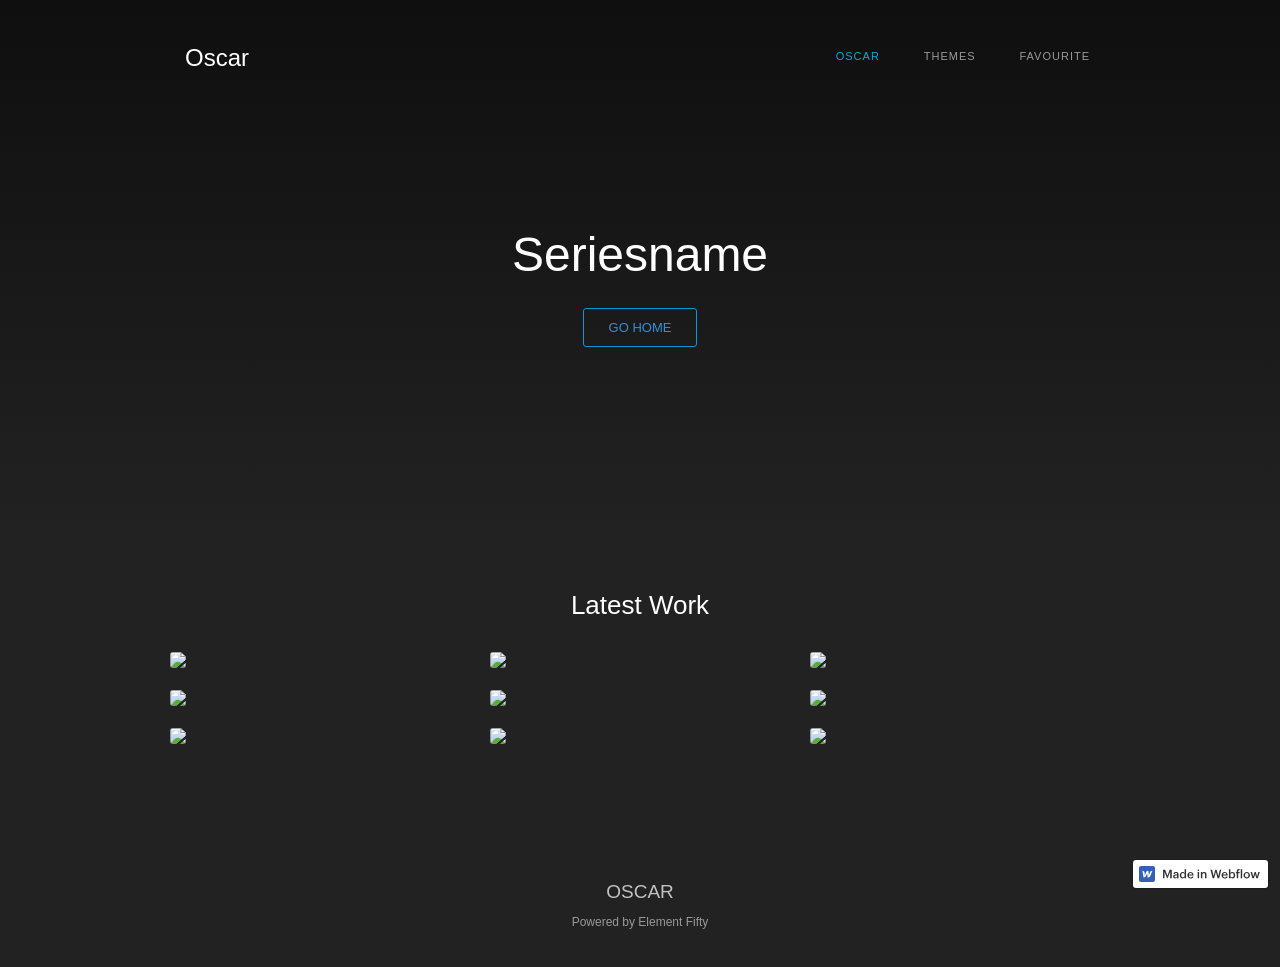
==== commit f229c845: "no message" ====
--- a/series.html
+++ b/series.html
@@ -1,452 +1,116 @@
 <!DOCTYPE html>
-<html>
+<!-- saved from url=(0029)http://e50-photos.webflow.io/ -->
+<html data-wf-domain="e50-photos.webflow.io" data-wf-page="5a6e0767513ec40001b7c526" data-wf-site="5a6e0767513ec40001b7c51f" data-wf-status="1" class="w-mod-js w-mod-touch wf-opensans-n3-active wf-opensans-i3-active wf-opensans-n4-active wf-opensans-i4-active wf-opensans-n6-active wf-opensans-i6-active wf-opensans-n7-active wf-opensans-i7-active wf-opensans-n8-active wf-opensans-i8-active wf-lato-n1-active wf-lato-i1-active wf-lato-n3-active wf-lato-i3-active wf-lato-n4-active wf-lato-i4-active wf-lato-n7-active wf-lato-i7-active wf-lato-n9-active wf-lato-i9-active wf-active">
+
 <head>
-  <!-- Site made with Mobirise Website Builder v4.3.0, https://mobirise.com -->
-  <meta charset="UTF-8">
-  <meta http-equiv="X-UA-Compatible" content="IE=edge">
-  <meta name="generator" content="Mobirise v4.3.0, mobirise.com">
-  <meta name="viewport" content="width=device-width, initial-scale=1">
-  <link rel="shortcut icon" href="assets/images/red-e-and-50-128x178.png" type="image/x-icon">
-  <meta name="description" content="Web Site Generator Description">
-  <title>index - Series</title>
-  <link rel="stylesheet" href="assets/web/assets/mobirise-icons/mobirise-icons.css">
-  <link rel="stylesheet" href="assets/tether/tether.min.css">
-  <link rel="stylesheet" href="assets/bootstrap/css/bootstrap.min.css">
-  <link rel="stylesheet" href="assets/bootstrap/css/bootstrap-grid.min.css">
-  <link rel="stylesheet" href="assets/bootstrap/css/bootstrap-reboot.min.css">
-  <link rel="stylesheet" href="assets/socicon/css/styles.css">
-  <link rel="stylesheet" href="assets/dropdown/css/style.css">
-  <link rel="stylesheet" href="assets/theme/css/style.css">
-  <link rel="stylesheet" href="assets/mobirise/css/mbr-additional.css" type="text/css">
-  
-  
-  
+  <meta http-equiv="Content-Type" content="text/html; charset=UTF-8">
+  <title>e50 photos</title>
+  <meta content="width=device-width, initial-scale=1" name="viewport">
+  <meta content="Webflow" name="generator">
+  <link href="./series_files/e50-photos.webflow.9723c9477.css" rel="stylesheet" type="text/css">
+  <script src="./series_files/webfont.js.download" type="text/javascript"></script>
+  <link rel="stylesheet" href="./series_files/css">
+  <script type="text/javascript">
+    WebFont.load({
+      google: {
+        families: ["Open Sans:300,300italic,400,400italic,600,600italic,700,700italic,800,800italic", "Lato:100,100italic,300,300italic,400,400italic,700,700italic,900,900italic"]
+      }
+    });
+  </script>
+  <!--[if lt IE 9]><script src="https://cdnjs.cloudflare.com/ajax/libs/html5shiv/3.7.3/html5shiv.min.js" type="text/javascript"></script><![endif]-->
+  <script type="text/javascript">
+    ! function(o, c) {
+      var n = c.documentElement,
+        t = " w-mod-";
+      n.className += t + "js", ("ontouchstart" in o || o.DocumentTouch && c instanceof DocumentTouch) && (n.className += t + "touch")
+    }(window, document);
+  </script>
+  <link href="https://daks2k3a4ib2z.cloudfront.net/img/favicon.ico" rel="shortcut icon" type="image/x-icon">
+  <link href="https://daks2k3a4ib2z.cloudfront.net/img/webclip.png" rel="apple-touch-icon">
 </head>
+
 <body>
-<section class="menu cid-qrHT3eEwSc" once="menu" id="menu1-1g" data-rv-view="1721">
 
-    
 
-    <nav class="navbar navbar-dropdown align-items-center navbar-fixed-top navbar-toggleable-sm">
-        <button class="navbar-toggler navbar-toggler-right" type="button" data-toggle="collapse" data-target="#navbarSupportedContent" aria-controls="navbarSupportedContent" aria-expanded="false" aria-label="Toggle navigation">
-            <div class="hamburger">
-                <span></span>
-                <span></span>
-                <span></span>
-                <span></span>
-            </div>
-        </button>
-        <div class="menu-logo">
-            <div class="navbar-brand">
-                
-                <span class="navbar-caption-wrap">
-                    <a class="navbar-caption text-white display-4" href="www.elementfifty.com">
-                        Element 50</a>
-                </span>
-            </div>
+
+  <div class="hero">
+    <div data-collapse="medium" data-animation="default" data-duration="400" class="nav w-nav">
+      <div class="w-container">
+
+
+        <a href="index.html" class="logo w-nav-brand">
+          <div>Oscar</div>
+        </a>
+
+
+        <nav role="navigation" class="nav-menu w-nav-menu">
+        	<a href="index.html" class="nav-link w-nav-link w--current" style="max-width: 940px;">
+        		Oscar
+        	</a>
+        	<a href="theme.html" class="nav-link w-nav-link" style="max-width: 940px;">
+        		Themes
+        	</a>
+        	<a href="favourite.html" class="nav-link w-nav-link" style="max-width: 940px;">
+        		Favourite
+        	</a>
+        </nav>
+
+
+        <div class="menu-button w-nav-button">
+          <div class="w-icon-nav-menu"></div>
         </div>
-        <div class="collapse navbar-collapse" id="navbarSupportedContent">
-            <ul class="navbar-nav nav-dropdown" data-app-modern-menu="true"><li class="nav-item">
-                    <a class="nav-link link text-white display-4" href="https://mobirise.com"></a>
-                </li>
-                <li class="nav-item">
-                    <a class="nav-link link text-white display-4" href="social.html">Social</a>
-                </li><li class="nav-item"><a class="nav-link link text-white display-4" href="project.html">Projects</a></li><li class="nav-item"><a class="nav-link link text-white display-4" href="rival.html" aria-expanded="true">Rivals</a></li><li class="nav-item"><a class="nav-link link text-white display-4" href="equipment.html">Equipment</a></li><li class="nav-item"><a class="nav-link link text-white display-4" href="series.html">Series</a></li><li class="nav-item"><a class="nav-link link text-white display-4" href="tutorial.html">Tutorials</a></li></ul>
-            <div class="navbar-buttons mbr-section-btn">
-                <a class="btn btn-sm btn-black display-4" href="index.html">Tech Home</a>
-            </div>
-        </div>
-    </nav>
-</section>
-
-<section class="engine"><a href="https://mobirise.co/a">free site builder</a></section><section class="header9 cid-quP2sRrkFf mbr-fullscreen mbr-parallax-background" id="header9-6i" data-rv-view="1723">
-
-    
-
-    
-
-    <div class="container">
-        <div class="media-container-column mbr-white col-md-8">
-            <h1 class="mbr-section-title align-left mbr-bold pb-3 mbr-fonts-style display-1">
-                Series</h1>
-            
-            <p class="mbr-text align-left pb-3 mbr-fonts-style display-5">Entertain yourself&nbsp;<br>Watch recommended videos</p>
-            
-        </div>
+      </div>
+      <div class="w-nav-overlay" data-wf-ignore=""></div>
     </div>
 
-    <div class="mbr-arrow hidden-sm-down" aria-hidden="true">
-        <a href="#next">
-            <i class="mbri-down mbr-iconfont"></i>
-        </a>
-    </div>
-</section>
 
-<section class="features13 cid-qsEQBk6Gwb" id="features13-1h" data-rv-view="1726">
+    <div class="heading-wrapper w-container">
+      <h1 class="main-heading">
+      	Seriesname
+      </h1>
 
-    
-
-    
-    <div class="container">
-        <h2 class="mbr-section-title pb-3 mbr-fonts-style display-2">
-            Series</h2>
-
-        <div class="media-container-row container">
-            <div class="card col-12 col-md-6 p-5 m-3 align-center">
-                <div class="card-img">
-                    <img src="assets/images/jumbotron.jpg" alt="Mobirise" media-simple="true">
-                </div>
-                <h4 class="card-title py-2 mbr-fonts-style display-5">
-                    What's inside a mouse</h4>
-                
-            </div>
-            <div class="card col-12 col-md-6 p-5 m-3 align-center">
-                <div class="card-img">
-                    <img src="assets/images/jumbotron2.jpg" alt="Mobirise" media-simple="true">
-                </div>
-                <h4 class="card-title py-2 mbr-fonts-style display-5">What's inside a waterproof speaker</h4>
-                
-            </div>
-                
-        </div>
-</div></section>
-
-<section class="features13 cid-quQcnZvLrn" id="features13-6j" data-rv-view="1729">
-
-    
-
-    
-    <div class="container">
-        
-
-        <div class="media-container-row container">
-            <div class="card col-12 col-md-6 p-5 m-3 align-center">
-                <div class="card-img">
-                    <img src="assets/images/jumbotron.jpg" alt="Mobirise" media-simple="true">
-                </div>
-                <h4 class="card-title py-2 mbr-fonts-style display-5">What is the best mouse under £30</h4>
-                
-            </div>
-            <div class="card col-12 col-md-6 p-5 m-3 align-center">
-                <div class="card-img">
-                    <img src="assets/images/jumbotron2.jpg" alt="Mobirise" media-simple="true">
-                </div>
-                <h4 class="card-title py-2 mbr-fonts-style display-5">
-                    What was lauched at Apple today</h4>
-                
-            </div>
-                
-        </div>
-</div></section>
-
-<section class="features13 cid-quQcBhdhaX" id="features13-6k" data-rv-view="1732">
-
-    
-
-    
-    <div class="container">
-        
-
-        <div class="media-container-row container">
-            <div class="card col-12 col-md-6 p-5 m-3 align-center">
-                <div class="card-img">
-                    <img src="assets/images/jumbotron.jpg" alt="Mobirise" media-simple="true">
-                </div>
-                <h4 class="card-title py-2 mbr-fonts-style display-5">
-                    What's the future of the iPhone</h4>
-                
-            </div>
-            <div class="card col-12 col-md-6 p-5 m-3 align-center">
-                <div class="card-img">
-                    <img src="assets/images/jumbotron2.jpg" alt="Mobirise" media-simple="true">
-                </div>
-                <h4 class="card-title py-2 mbr-fonts-style display-5">
-                    Who has the best setup on YouTube</h4>
-                
-            </div>
-                
-        </div>
-</div></section>
-
-<section class="features13 cid-quQcBV1An0" id="features13-6l" data-rv-view="1735">
-
-    
-
-    
-    <div class="container">
-        
-
-        <div class="media-container-row container">
-            <div class="card col-12 col-md-6 p-5 m-3 align-center">
-                <div class="card-img">
-                    <img src="assets/images/jumbotron.jpg" alt="Mobirise" media-simple="true">
-                </div>
-                <h4 class="card-title py-2 mbr-fonts-style display-5">How good is the Google Pixel</h4>
-                
-            </div>
-            <div class="card col-12 col-md-6 p-5 m-3 align-center">
-                <div class="card-img">
-                    <img src="assets/images/jumbotron2.jpg" alt="Mobirise" media-simple="true">
-                </div>
-                <h4 class="card-title py-2 mbr-fonts-style display-5">
-                    Is that the worst gaming PC ever</h4>
-                
-            </div>
-                
-        </div>
-</div></section>
-
-<section class="header3 cid-quQdgAROG2 mbr-parallax-background" id="header3-6o" data-rv-view="1738">
-
-    
-
-    
-
-    <div class="container">
-        <div class="media-container-row">
-            <div class="mbr-figure" style="width: 70%;">
-                <img src="assets/images/0124.jpg" alt="Mobirise" media-simple="true">
-            </div>
-
-            <div class="media-content">
-                <h1 class="mbr-section-title mbr-white pb-3 mbr-fonts-style display-1">
-                    The unboxings</h1>
-                
-                <div class="mbr-section-text mbr-white pb-3 ">
-                    
-                </div>
-                <div class="mbr-section-btn">
-                    <a class="btn btn-md btn-black-outline display-4" href="https://mobirise.com">YouTube</a>
-                    <a class="btn btn-md btn-white-outline display-4" href="https://mobirise.com">Website</a>
-                </div>
-            </div>
-        </div>
-    </div>
-
-</section>
-
-<section class="header3 cid-quQdHzNv4l mbr-parallax-background" id="header3-6p" data-rv-view="1741">
-
-    
-
-    
-
-    <div class="container">
-        <div class="media-container-row">
-            <div class="mbr-figure" style="width: 70%;">
-                <img src="assets/images/0124.jpg" alt="Mobirise" media-simple="true">
-            </div>
-
-            <div class="media-content">
-                <h1 class="mbr-section-title mbr-white pb-3 mbr-fonts-style display-1">
-                    What's inside</h1>
-                
-                <div class="mbr-section-text mbr-white pb-3 ">
-                    
-                </div>
-                <div class="mbr-section-btn">
-                    <a class="btn btn-md btn-black-outline display-4" href="https://mobirise.com">YouTube</a>
-                    <a class="btn btn-md btn-white-outline display-4" href="https://mobirise.com">Website</a>
-                </div>
-            </div>
-        </div>
-    </div>
-
-</section>
-
-<section class="header3 cid-quQdI2EAJI mbr-parallax-background" id="header3-6q" data-rv-view="1744">
-
-    
-
-    
-
-    <div class="container">
-        <div class="media-container-row">
-            <div class="mbr-figure" style="width: 70%;">
-                <img src="assets/images/0124.jpg" alt="Mobirise" media-simple="true">
-            </div>
-
-            <div class="media-content">
-                <h1 class="mbr-section-title mbr-white pb-3 mbr-fonts-style display-1">
-                    Developers conferences</h1>
-                
-                <div class="mbr-section-text mbr-white pb-3 ">
-                    
-                </div>
-                <div class="mbr-section-btn">
-                    <a class="btn btn-md btn-black-outline display-4" href="https://mobirise.com">YouTube</a>
-                    <a class="btn btn-md btn-white-outline display-4" href="https://mobirise.com">Website</a>
-                </div>
-            </div>
-        </div>
-    </div>
-
-</section>
-
-<section class="header3 cid-quQdJJoW51 mbr-parallax-background" id="header3-6r" data-rv-view="1747">
-
-    
-
-    
-
-    <div class="container">
-        <div class="media-container-row">
-            <div class="mbr-figure" style="width: 70%;">
-                <img src="assets/images/0124.jpg" alt="Mobirise" media-simple="true">
-            </div>
-
-            <div class="media-content">
-                <h1 class="mbr-section-title mbr-white pb-3 mbr-fonts-style display-1">The worst</h1>
-                
-                <div class="mbr-section-text mbr-white pb-3 ">
-                    
-                </div>
-                <div class="mbr-section-btn">
-                    <a class="btn btn-md btn-black-outline display-4" href="https://mobirise.com">YouTube</a>
-                    <a class="btn btn-md btn-white-outline display-4" href="https://mobirise.com">Website</a>
-                </div>
-            </div>
-        </div>
-    </div>
-
-</section>
-
-<section class="header3 cid-quQdKdru3g mbr-parallax-background" id="header3-6s" data-rv-view="1750">
-
-    
-
-    
-
-    <div class="container">
-        <div class="media-container-row">
-            <div class="mbr-figure" style="width: 70%;">
-                <img src="assets/images/0124.jpg" alt="Mobirise" media-simple="true">
-            </div>
-
-            <div class="media-content">
-                <h1 class="mbr-section-title mbr-white pb-3 mbr-fonts-style display-1">
-                    Best tech under</h1>
-                
-                <div class="mbr-section-text mbr-white pb-3 ">
-                    
-                </div>
-                <div class="mbr-section-btn">
-                    <a class="btn btn-md btn-black-outline display-4" href="https://mobirise.com">YouTube</a>
-                    <a class="btn btn-md btn-white-outline display-4" href="https://mobirise.com">Website</a>
-                </div>
-            </div>
-        </div>
-    </div>
-
-</section>
-
-<section class="header3 cid-quQdKFqcLg mbr-parallax-background" id="header3-6t" data-rv-view="1753">
-
-    
-
-    
-
-    <div class="container">
-        <div class="media-container-row">
-            <div class="mbr-figure" style="width: 70%;">
-                <img src="assets/images/0124.jpg" alt="Mobirise" media-simple="true">
-            </div>
-
-            <div class="media-content">
-                <h1 class="mbr-section-title mbr-white pb-3 mbr-fonts-style display-1">
-                    The future</h1>
-                
-                <div class="mbr-section-text mbr-white pb-3 ">
-                    
-                </div>
-                <div class="mbr-section-btn">
-                    <a class="btn btn-md btn-black-outline display-4" href="https://mobirise.com">YouTube</a>
-                    <a class="btn btn-md btn-white-outline display-4" href="https://mobirise.com">Website</a>
-                </div>
-            </div>
-        </div>
-    </div>
-
-</section>
-
-<section class="header3 cid-quQdLccHRO mbr-parallax-background" id="header3-6u" data-rv-view="1756">
-
-    
-
-    
-
-    <div class="container">
-        <div class="media-container-row">
-            <div class="mbr-figure" style="width: 70%;">
-                <img src="assets/images/0124.jpg" alt="Mobirise" media-simple="true">
-            </div>
-
-            <div class="media-content">
-                <h1 class="mbr-section-title mbr-white pb-3 mbr-fonts-style display-1">
-                    Setups</h1>
-                
-                <div class="mbr-section-text mbr-white pb-3 ">
-                    
-                </div>
-                <div class="mbr-section-btn">
-                    <a class="btn btn-md btn-black-outline display-4" href="https://mobirise.com">YouTube</a>
-                    <a class="btn btn-md btn-white-outline display-4" href="https://mobirise.com">Website</a>
-                </div>
-            </div>
-        </div>
-    </div>
-
-</section>
-
-<section class="cid-quQdPdSdsT" id="social-buttons2-6x" data-rv-view="1759">
-
-    
-
-    
-
-    <div class="container">
-        <div class="media-container-row">
-            <div class="col-md-8 align-center">
-                <h2 class="pb-3 mbr-fonts-style display-2"><strong>
-                    FOLLOW US!
-                </strong></h2>
-                <div class="social-list pl-0 mb-0">
-                    <a href="https://twitter.com/element50tech" target="_blank">
-                        <span class="px-2 mbr-iconfont mbr-iconfont-social socicon-twitter socicon" media-simple="true"></span>
-                    </a>
-                    <a href="https://www.pinterest.co.uk/element50tech/" target="_blank">
-                        <span class="px-2 mbr-iconfont mbr-iconfont-social socicon-pinterest socicon" media-simple="true"></span>
-                    </a>
-                    <a href="www.instagram.com/element50tech" target="_blank">
-                        <span class="px-2 mbr-iconfont mbr-iconfont-social socicon-instagram socicon" media-simple="true"></span>
-                    </a>
-                    <a href="https://www.youtube.com/channel/UC2CYLcxZDSnc0wMEq2S19FA" target="_blank">
-                        <span class="px-2 mbr-iconfont mbr-iconfont-social socicon-youtube socicon" media-simple="true"></span>
-                    </a>
-                    <a href="https://plus.google.com/u/1/118364949069588029135" target="_blank">
-                        <span class="px-2 mbr-iconfont mbr-iconfont-social socicon-googleplus socicon" media-simple="true"></span>
-                    </a>
-                    <a href="https://www.behance.net/Mobirise" target="_blank">
-                        
-                    </a>
-                </div>
-            </div>
-        </div>
-    </div>
-</section>
+      <a href="index.html" class="button w-button">
+      	Go Home
+      </a>
+  	</div>
 
 
-  <script src="assets/web/assets/jquery/jquery.min.js"></script>
-  <script src="assets/popper/popper.min.js"></script>
-  <script src="assets/tether/tether.min.js"></script>
-  <script src="assets/bootstrap/js/bootstrap.min.js"></script>
-  <script src="assets/smooth-scroll/smooth-scroll.js"></script>
-  <script src="assets/touch-swipe/jquery.touch-swipe.min.js"></script>
-  <script src="assets/jarallax/jarallax.min.js"></script>
-  <script src="assets/social-likes/social-likes.js"></script>
-  <script src="assets/dropdown/js/script.min.js"></script>
-  <script src="assets/theme/js/script.js"></script>
-  
-  
-</body>
-</html>+  </div>
+
+
+
+
+
+
+
+  <div class="section">
+    <div class="w-container">
+      <h3 class="section-title">Latest Work</h3>
+      <div class="w-dyn-list">
+        <div class="w-dyn-items w-row">
+          <div class="w-dyn-item w-col w-col-4"><a href="http://e50-photos.webflow.io/projects/music-player" class="w-inline-block"><img src="./series_files/5a6e07c892eb9700011ad714_P4161127.JPG" srcset="http://uploads.webflow.com/5a6e0767513ec40001b7c51f/5a6e07c892eb9700011ad714_P4161127-p-500.jpeg 500w, http://uploads.webflow.com/5a6e0767513ec40001b7c51f/5a6e07c892eb9700011ad714_P4161127-p-1080.jpeg 1080w, http://uploads.webflow.com/5a6e0767513ec40001b7c51f/5a6e07c892eb9700011ad714_P4161127-p-1600.jpeg 1600w, http://uploads.webflow.com/5a6e0767513ec40001b7c51f/5a6e07c892eb9700011ad714_P4161127-p-2000.jpeg 2000w, http://uploads.webflow.com/5a6e0767513ec40001b7c51f/5a6e07c892eb9700011ad714_P4161127-p-2600.jpeg 2600w, http://uploads.webflow.com/5a6e0767513ec40001b7c51f/5a6e07c892eb9700011ad714_P4161127-p-3200.jpeg 3200w, http://uploads.webflow.com/5a6e0767513ec40001b7c51f/5a6e07c892eb9700011ad714_P4161127.JPG 3648w" sizes="(max-width: 767px) 96vw, (max-width: 991px) 229.328125px, 299.984375px" class="project-image"></a></div>
+          <div class="w-dyn-item w-col w-col-4"><a href="http://e50-photos.webflow.io/projects/console-app" class="w-inline-block"><img src="./series_files/5a6e07c892eb9700011ad714_P4161127.JPG" srcset="http://uploads.webflow.com/5a6e0767513ec40001b7c51f/5a6e07c892eb9700011ad714_P4161127-p-500.jpeg 500w, http://uploads.webflow.com/5a6e0767513ec40001b7c51f/5a6e07c892eb9700011ad714_P4161127-p-1080.jpeg 1080w, http://uploads.webflow.com/5a6e0767513ec40001b7c51f/5a6e07c892eb9700011ad714_P4161127-p-1600.jpeg 1600w, http://uploads.webflow.com/5a6e0767513ec40001b7c51f/5a6e07c892eb9700011ad714_P4161127-p-2000.jpeg 2000w, http://uploads.webflow.com/5a6e0767513ec40001b7c51f/5a6e07c892eb9700011ad714_P4161127-p-2600.jpeg 2600w, http://uploads.webflow.com/5a6e0767513ec40001b7c51f/5a6e07c892eb9700011ad714_P4161127-p-3200.jpeg 3200w, http://uploads.webflow.com/5a6e0767513ec40001b7c51f/5a6e07c892eb9700011ad714_P4161127.JPG 3648w" sizes="(max-width: 767px) 96vw, (max-width: 991px) 229.328125px, 299.984375px" class="project-image"></a></div>
+          <div class="w-dyn-item w-col w-col-4"><a href="http://e50-photos.webflow.io/projects/infographic" class="w-inline-block"><img src="./series_files/5a6e07c892eb9700011ad714_P4161127.JPG" srcset="http://uploads.webflow.com/5a6e0767513ec40001b7c51f/5a6e07c892eb9700011ad714_P4161127-p-500.jpeg 500w, http://uploads.webflow.com/5a6e0767513ec40001b7c51f/5a6e07c892eb9700011ad714_P4161127-p-1080.jpeg 1080w, http://uploads.webflow.com/5a6e0767513ec40001b7c51f/5a6e07c892eb9700011ad714_P4161127-p-1600.jpeg 1600w, http://uploads.webflow.com/5a6e0767513ec40001b7c51f/5a6e07c892eb9700011ad714_P4161127-p-2000.jpeg 2000w, http://uploads.webflow.com/5a6e0767513ec40001b7c51f/5a6e07c892eb9700011ad714_P4161127-p-2600.jpeg 2600w, http://uploads.webflow.com/5a6e0767513ec40001b7c51f/5a6e07c892eb9700011ad714_P4161127-p-3200.jpeg 3200w, http://uploads.webflow.com/5a6e0767513ec40001b7c51f/5a6e07c892eb9700011ad714_P4161127.JPG 3648w" sizes="(max-width: 767px) 96vw, (max-width: 991px) 229.328125px, 299.984375px" class="project-image"></a></div>
+          <div class="w-dyn-item w-col w-col-4"><a href="http://e50-photos.webflow.io/projects/sports-car-app" class="w-inline-block"><img src="./series_files/5a6e07c892eb9700011ad714_P4161127.JPG" srcset="http://uploads.webflow.com/5a6e0767513ec40001b7c51f/5a6e07c892eb9700011ad714_P4161127-p-500.jpeg 500w, http://uploads.webflow.com/5a6e0767513ec40001b7c51f/5a6e07c892eb9700011ad714_P4161127-p-1080.jpeg 1080w, http://uploads.webflow.com/5a6e0767513ec40001b7c51f/5a6e07c892eb9700011ad714_P4161127-p-1600.jpeg 1600w, http://uploads.webflow.com/5a6e0767513ec40001b7c51f/5a6e07c892eb9700011ad714_P4161127-p-2000.jpeg 2000w, http://uploads.webflow.com/5a6e0767513ec40001b7c51f/5a6e07c892eb9700011ad714_P4161127-p-2600.jpeg 2600w, http://uploads.webflow.com/5a6e0767513ec40001b7c51f/5a6e07c892eb9700011ad714_P4161127-p-3200.jpeg 3200w, http://uploads.webflow.com/5a6e0767513ec40001b7c51f/5a6e07c892eb9700011ad714_P4161127.JPG 3648w" sizes="(max-width: 767px) 96vw, (max-width: 991px) 229.328125px, 299.984375px" class="project-image"></a></div>
+          <div class="w-dyn-item w-col w-col-4"><a href="http://e50-photos.webflow.io/projects/music-app" class="w-inline-block"><img src="./series_files/5a6e07c892eb9700011ad714_P4161127.JPG" srcset="http://uploads.webflow.com/5a6e0767513ec40001b7c51f/5a6e07c892eb9700011ad714_P4161127-p-500.jpeg 500w, http://uploads.webflow.com/5a6e0767513ec40001b7c51f/5a6e07c892eb9700011ad714_P4161127-p-1080.jpeg 1080w, http://uploads.webflow.com/5a6e0767513ec40001b7c51f/5a6e07c892eb9700011ad714_P4161127-p-1600.jpeg 1600w, http://uploads.webflow.com/5a6e0767513ec40001b7c51f/5a6e07c892eb9700011ad714_P4161127-p-2000.jpeg 2000w, http://uploads.webflow.com/5a6e0767513ec40001b7c51f/5a6e07c892eb9700011ad714_P4161127-p-2600.jpeg 2600w, http://uploads.webflow.com/5a6e0767513ec40001b7c51f/5a6e07c892eb9700011ad714_P4161127-p-3200.jpeg 3200w, http://uploads.webflow.com/5a6e0767513ec40001b7c51f/5a6e07c892eb9700011ad714_P4161127.JPG 3648w" sizes="(max-width: 767px) 96vw, (max-width: 991px) 229.328125px, 299.984375px" class="project-image"></a></div>
+          <div class="w-dyn-item w-col w-col-4"><a href="http://e50-photos.webflow.io/projects/photo-app-icon" class="w-inline-block"><img src="./series_files/5a6e07c892eb9700011ad714_P4161127.JPG" srcset="http://uploads.webflow.com/5a6e0767513ec40001b7c51f/5a6e07c892eb9700011ad714_P4161127-p-500.jpeg 500w, http://uploads.webflow.com/5a6e0767513ec40001b7c51f/5a6e07c892eb9700011ad714_P4161127-p-1080.jpeg 1080w, http://uploads.webflow.com/5a6e0767513ec40001b7c51f/5a6e07c892eb9700011ad714_P4161127-p-1600.jpeg 1600w, http://uploads.webflow.com/5a6e0767513ec40001b7c51f/5a6e07c892eb9700011ad714_P4161127-p-2000.jpeg 2000w, http://uploads.webflow.com/5a6e0767513ec40001b7c51f/5a6e07c892eb9700011ad714_P4161127-p-2600.jpeg 2600w, http://uploads.webflow.com/5a6e0767513ec40001b7c51f/5a6e07c892eb9700011ad714_P4161127-p-3200.jpeg 3200w, http://uploads.webflow.com/5a6e0767513ec40001b7c51f/5a6e07c892eb9700011ad714_P4161127.JPG 3648w" sizes="(max-width: 767px) 96vw, (max-width: 991px) 229.328125px, 299.984375px" class="project-image"></a></div>
+          <div class="w-dyn-item w-col w-col-4"><a href="http://e50-photos.webflow.io/projects/news-feed" class="w-inline-block"><img src="./series_files/5a6e07c892eb9700011ad714_P4161127.JPG" srcset="http://uploads.webflow.com/5a6e0767513ec40001b7c51f/5a6e07c892eb9700011ad714_P4161127-p-500.jpeg 500w, http://uploads.webflow.com/5a6e0767513ec40001b7c51f/5a6e07c892eb9700011ad714_P4161127-p-1080.jpeg 1080w, http://uploads.webflow.com/5a6e0767513ec40001b7c51f/5a6e07c892eb9700011ad714_P4161127-p-1600.jpeg 1600w, http://uploads.webflow.com/5a6e0767513ec40001b7c51f/5a6e07c892eb9700011ad714_P4161127-p-2000.jpeg 2000w, http://uploads.webflow.com/5a6e0767513ec40001b7c51f/5a6e07c892eb9700011ad714_P4161127-p-2600.jpeg 2600w, http://uploads.webflow.com/5a6e0767513ec40001b7c51f/5a6e07c892eb9700011ad714_P4161127-p-3200.jpeg 3200w, http://uploads.webflow.com/5a6e0767513ec40001b7c51f/5a6e07c892eb9700011ad714_P4161127.JPG 3648w" sizes="(max-width: 767px) 96vw, (max-width: 991px) 229.328125px, 299.984375px" class="project-image"></a></div>
+          <div class="w-dyn-item w-col w-col-4"><a href="http://e50-photos.webflow.io/projects/photo-app" class="w-inline-block"><img src="./series_files/5a6e07c892eb9700011ad714_P4161127.JPG" srcset="http://uploads.webflow.com/5a6e0767513ec40001b7c51f/5a6e07c892eb9700011ad714_P4161127-p-500.jpeg 500w, http://uploads.webflow.com/5a6e0767513ec40001b7c51f/5a6e07c892eb9700011ad714_P4161127-p-1080.jpeg 1080w, http://uploads.webflow.com/5a6e0767513ec40001b7c51f/5a6e07c892eb9700011ad714_P4161127-p-1600.jpeg 1600w, http://uploads.webflow.com/5a6e0767513ec40001b7c51f/5a6e07c892eb9700011ad714_P4161127-p-2000.jpeg 2000w, http://uploads.webflow.com/5a6e0767513ec40001b7c51f/5a6e07c892eb9700011ad714_P4161127-p-2600.jpeg 2600w, http://uploads.webflow.com/5a6e0767513ec40001b7c51f/5a6e07c892eb9700011ad714_P4161127-p-3200.jpeg 3200w, http://uploads.webflow.com/5a6e0767513ec40001b7c51f/5a6e07c892eb9700011ad714_P4161127.JPG 3648w" sizes="(max-width: 767px) 96vw, (max-width: 991px) 229.328125px, 299.984375px" class="project-image"></a></div>
+          <div class="w-dyn-item w-col w-col-4"><a href="http://e50-photos.webflow.io/projects/flat-design" class="w-inline-block"><img src="./series_files/5a6e07c892eb9700011ad714_P4161127.JPG" srcset="http://uploads.webflow.com/5a6e0767513ec40001b7c51f/5a6e07c892eb9700011ad714_P4161127-p-500.jpeg 500w, http://uploads.webflow.com/5a6e0767513ec40001b7c51f/5a6e07c892eb9700011ad714_P4161127-p-1080.jpeg 1080w, http://uploads.webflow.com/5a6e0767513ec40001b7c51f/5a6e07c892eb9700011ad714_P4161127-p-1600.jpeg 1600w, http://uploads.webflow.com/5a6e0767513ec40001b7c51f/5a6e07c892eb9700011ad714_P4161127-p-2000.jpeg 2000w, http://uploads.webflow.com/5a6e0767513ec40001b7c51f/5a6e07c892eb9700011ad714_P4161127-p-2600.jpeg 2600w, http://uploads.webflow.com/5a6e0767513ec40001b7c51f/5a6e07c892eb9700011ad714_P4161127-p-3200.jpeg 3200w, http://uploads.webflow.com/5a6e0767513ec40001b7c51f/5a6e07c892eb9700011ad714_P4161127.JPG 3648w" sizes="(max-width: 767px) 96vw, (max-width: 991px) 229.328125px, 299.984375px" class="project-image"></a></div>
+        </div>
+      </div>
+    </div>
+  </div>
+  <div class="footer">
+    <div class="w-container">
+      <div class="footer-logo">Oscar</div>
+      <div>Powered by Element Fifty</div>
+    </div>
+  </div>
+  <script src="./series_files/jquery.min.js.download" type="text/javascript"></script>
+  <script src="./series_files/webflow.a083e32be.js.download" type="text/javascript"></script>
+  <!--[if lte IE 9]><script src="//cdnjs.cloudflare.com/ajax/libs/placeholders/3.0.2/placeholders.min.js"></script><![endif]-->
+
+  <a class="w-webflow-badge" href="https://webflow.com/?utm_campaign=brandjs"><img src="./series_files/webflow-badge-icon.60efbf6ec9.svg" style="margin-right: 8px; width: 16px;"><img src="./series_files/webflow-badge-text.6faa6a38cd.svg"></a></body>
+
+</html>
--- a/series_files/e50-photos.webflow.9723c9477.css
+++ b/series_files/e50-photos.webflow.9723c9477.css
@@ -0,0 +1,582 @@
+/* Generated on: Sun Jan 28 2018 17:31:06 GMT+0000 (UTC) */
+/* ==========================================================================
+   normalize.css v3.0.3 | MIT License | github.com/necolas/normalize.css 
+   ========================================================================== */
+/*! normalize.css v3.0.3 | MIT License | github.com/necolas/normalize.css */html{font-family:sans-serif;-ms-text-size-adjust:100%;-webkit-text-size-adjust:100%}body{margin:0}article,aside,details,figcaption,figure,footer,header,hgroup,main,menu,nav,section,summary{display:block}audio,canvas,progress,video{display:inline-block;vertical-align:baseline}audio:not([controls]){display:none;height:0}[hidden],template{display:none}a{background-color:transparent}a:active,a:hover{outline:0}abbr[title]{border-bottom:1px dotted}b,strong{font-weight:bold}dfn{font-style:italic}h1{font-size:2em;margin:.67em 0}mark{background:#ff0;color:#000}small{font-size:80%}sub,sup{font-size:75%;line-height:0;position:relative;vertical-align:baseline}sup{top:-0.5em}sub{bottom:-0.25em}img{border:0}svg:not(:root){overflow:hidden}figure{margin:1em 40px}hr{box-sizing:content-box;height:0}pre{overflow:auto}code,kbd,pre,samp{font-family:monospace,monospace;font-size:1em}button,input,optgroup,select,textarea{color:inherit;font:inherit;margin:0}button{overflow:visible}button,select{text-transform:none}button,html input[type="button"],input[type="reset"]{-webkit-appearance:button;cursor:pointer}button[disabled],html input[disabled]{cursor:default}button::-moz-focus-inner,input::-moz-focus-inner{border:0;padding:0}input{line-height:normal}input[type="checkbox"],input[type="radio"]{box-sizing:border-box;padding:0}input[type="number"]::-webkit-inner-spin-button,input[type="number"]::-webkit-outer-spin-button{height:auto}input[type="search"]{-webkit-appearance:none}input[type="search"]::-webkit-search-cancel-button,input[type="search"]::-webkit-search-decoration{-webkit-appearance:none}fieldset{border:1px solid #c0c0c0;margin:0 2px;padding:.35em .625em .75em}legend{border:0;padding:0}textarea{overflow:auto}optgroup{font-weight:bold}table{border-collapse:collapse;border-spacing:0}td,th{padding:0}
+
+/* ==========================================================================
+   Start of base Webflow CSS - If you're looking for some ultra-clean CSS, skip the boilerplate and see the unminified code below.
+   ========================================================================== */
+@font-face{font-family:'webflow-icons';src:url([data-uri]) format('truetype'),url([data-uri]) format('woff');font-weight:normal;font-style:normal}[class^="w-icon-"],[class*=" w-icon-"]{font-family:'webflow-icons';speak:none;font-style:normal;font-weight:normal;font-variant:normal;text-transform:none;line-height:1;-webkit-font-smoothing:antialiased;-moz-osx-font-smoothing:grayscale}.w-icon-slider-right:before{content:"\e600"}.w-icon-slider-left:before{content:"\e601"}.w-icon-nav-menu:before{content:"\e602"}.w-icon-arrow-down:before,.w-icon-dropdown-toggle:before{content:"\e603"}*{-webkit-box-sizing:border-box;-moz-box-sizing:border-box;box-sizing:border-box}html{height:100%}body{margin:0;min-height:100%;background-color:#fff;font-family:Arial,sans-serif;font-size:14px;line-height:20px;color:#333}img{max-width:100%;vertical-align:middle;display:inline-block}html.w-mod-touch *{background-attachment:scroll !important}.w-block{display:block}.w-inline-block{max-width:100%;display:inline-block}.w-clearfix:before,.w-clearfix:after{content:" ";display:table}.w-clearfix:after{clear:both}.w-hidden{display:none}.w-button{display:inline-block;padding:9px 15px;background-color:#3898EC;color:white;border:0;line-height:inherit;text-decoration:none;cursor:pointer;border-radius:0}input.w-button{-webkit-appearance:button}html[data-w-dynpage] [data-w-cloak]{color:transparent !important}.w-webflow-badge,.w-webflow-badge *{position:static;left:auto;top:auto;right:auto;bottom:auto;z-index:auto;display:block;visibility:visible;overflow:visible;overflow-x:visible;overflow-y:visible;box-sizing:border-box;width:auto;height:auto;max-height:none;max-width:none;min-height:0;min-width:0;margin:0;padding:0;float:none;clear:none;border:0 none transparent;border-radius:0;background:none;background-image:none;background-position:0 0;background-size:auto auto;background-repeat:repeat;background-origin:padding-box;background-clip:border-box;background-attachment:scroll;background-color:transparent;box-shadow:none;opacity:1;transform:none;transition:none;direction:ltr;font-family:inherit;font-weight:inherit;color:inherit;font-size:inherit;line-height:inherit;font-style:inherit;font-variant:inherit;text-align:inherit;letter-spacing:inherit;text-decoration:inherit;text-indent:0;text-transform:inherit;list-style-type:disc;text-shadow:none;font-smoothing:auto;vertical-align:baseline;cursor:inherit;white-space:inherit;word-break:normal;word-spacing:normal;word-wrap:normal}.w-webflow-badge{position:fixed !important;display:inline-block !important;visibility:visible !important;z-index:2147483647 !important;top:auto !important;right:12px !important;bottom:12px !important;left:auto !important;color:#AAADB0 !important;background-color:#fff !important;border-radius:3px !important;padding:6px 8px 6px 6px !important;font-size:12px !important;opacity:1 !important;line-height:14px !important;text-decoration:none !important;transform:none !important;margin:0 !important;width:auto !important;height:auto !important;overflow:visible !important;white-space:nowrap;box-shadow:0 0 0 1px rgba(0,0,0,0.1),0 1px 3px rgba(0,0,0,0.1)}.w-webflow-badge>img{display:inline-block !important;visibility:visible !important;opacity:1 !important;vertical-align:middle !important}h1,h2,h3,h4,h5,h6{font-weight:bold;margin-bottom:10px}h1{font-size:38px;line-height:44px;margin-top:20px}h2{font-size:32px;line-height:36px;margin-top:20px}h3{font-size:24px;line-height:30px;margin-top:20px}h4{font-size:18px;line-height:24px;margin-top:10px}h5{font-size:14px;line-height:20px;margin-top:10px}h6{font-size:12px;line-height:18px;margin-top:10px}p{margin-top:0;margin-bottom:10px}blockquote{margin:0 0 10px 0;padding:10px 20px;border-left:5px solid #E2E2E2;font-size:18px;line-height:22px}figure{margin:0;margin-bottom:10px}figcaption{margin-top:5px;text-align:center}ul,ol{margin-top:0;margin-bottom:10px;padding-left:40px}.w-list-unstyled{padding-left:0;list-style:none}.w-embed:before,.w-embed:after{content:" ";display:table}.w-embed:after{clear:both}.w-video{width:100%;position:relative;padding:0}.w-video iframe,.w-video object,.w-video embed{position:absolute;top:0;left:0;width:100%;height:100%}fieldset{padding:0;margin:0;border:0}button,html input[type="button"],input[type="reset"]{border:0;cursor:pointer;-webkit-appearance:button}.w-form{margin:0 0 15px}.w-form-done{display:none;padding:20px;text-align:center;background-color:#dddddd}.w-form-fail{display:none;margin-top:10px;padding:10px;background-color:#ffdede}label{display:block;margin-bottom:5px;font-weight:bold}.w-input,.w-select{display:block;width:100%;height:38px;padding:8px 12px;margin-bottom:10px;font-size:14px;line-height:1.42857143;color:#333333;vertical-align:middle;background-color:#ffffff;border:1px solid #cccccc}.w-input:-moz-placeholder,.w-select:-moz-placeholder{color:#999}.w-input::-moz-placeholder,.w-select::-moz-placeholder{color:#999;opacity:1}.w-input:-ms-input-placeholder,.w-select:-ms-input-placeholder{color:#999}.w-input::-webkit-input-placeholder,.w-select::-webkit-input-placeholder{color:#999}.w-input:focus,.w-select:focus{border-color:#3898EC;outline:0}.w-input[disabled],.w-select[disabled],.w-input[readonly],.w-select[readonly],fieldset[disabled] .w-input,fieldset[disabled] .w-select{cursor:not-allowed;background-color:#eeeeee}textarea.w-input,textarea.w-select{height:auto}.w-select{background-image:-webkit-linear-gradient(white 0, #f3f3f3 100%);background-image:linear-gradient(white 0, #f3f3f3 100%)}.w-select[multiple]{height:auto}.w-form-label{display:inline-block;cursor:pointer;font-weight:normal;margin-bottom:0}.w-checkbox,.w-radio{display:block;margin-bottom:5px;padding-left:20px}.w-checkbox:before,.w-radio:before,.w-checkbox:after,.w-radio:after{content:" ";display:table}.w-checkbox:after,.w-radio:after{clear:both}.w-checkbox-input,.w-radio-input{margin:4px 0 0;margin-top:1px \9;line-height:normal;float:left;margin-left:-20px}.w-radio-input{margin-top:3px}.w-container{margin-left:auto;margin-right:auto;max-width:940px}.w-container:before,.w-container:after{content:" ";display:table}.w-container:after{clear:both}.w-container .w-row{margin-left:-10px;margin-right:-10px}.w-row:before,.w-row:after{content:" ";display:table}.w-row:after{clear:both}.w-row .w-row{margin-left:0;margin-right:0}.w-col{position:relative;float:left;width:100%;min-height:1px;padding-left:10px;padding-right:10px}.w-col .w-col{padding-left:0;padding-right:0}.w-col-1{width:8.33333333%}.w-col-2{width:16.66666667%}.w-col-3{width:25%}.w-col-4{width:33.33333333%}.w-col-5{width:41.66666667%}.w-col-6{width:50%}.w-col-7{width:58.33333333%}.w-col-8{width:66.66666667%}.w-col-9{width:75%}.w-col-10{width:83.33333333%}.w-col-11{width:91.66666667%}.w-col-12{width:100%}.w-hidden-main{display:none !important}@media screen and (max-width:991px){.w-container{max-width:728px}.w-hidden-main{display:inherit !important}.w-hidden-medium{display:none !important}.w-col-medium-1{width:8.33333333%}.w-col-medium-2{width:16.66666667%}.w-col-medium-3{width:25%}.w-col-medium-4{width:33.33333333%}.w-col-medium-5{width:41.66666667%}.w-col-medium-6{width:50%}.w-col-medium-7{width:58.33333333%}.w-col-medium-8{width:66.66666667%}.w-col-medium-9{width:75%}.w-col-medium-10{width:83.33333333%}.w-col-medium-11{width:91.66666667%}.w-col-medium-12{width:100%}.w-col-stack{width:100%;left:auto;right:auto}}@media screen and (max-width:767px){.w-hidden-main{display:inherit !important}.w-hidden-medium{display:inherit !important}.w-hidden-small{display:none !important}.w-row,.w-container .w-row{margin-left:0;margin-right:0}.w-col{width:100%;left:auto;right:auto}.w-col-small-1{width:8.33333333%}.w-col-small-2{width:16.66666667%}.w-col-small-3{width:25%}.w-col-small-4{width:33.33333333%}.w-col-small-5{width:41.66666667%}.w-col-small-6{width:50%}.w-col-small-7{width:58.33333333%}.w-col-small-8{width:66.66666667%}.w-col-small-9{width:75%}.w-col-small-10{width:83.33333333%}.w-col-small-11{width:91.66666667%}.w-col-small-12{width:100%}}@media screen and (max-width:479px){.w-container{max-width:none}.w-hidden-main{display:inherit !important}.w-hidden-medium{display:inherit !important}.w-hidden-small{display:inherit !important}.w-hidden-tiny{display:none !important}.w-col{width:100%}.w-col-tiny-1{width:8.33333333%}.w-col-tiny-2{width:16.66666667%}.w-col-tiny-3{width:25%}.w-col-tiny-4{width:33.33333333%}.w-col-tiny-5{width:41.66666667%}.w-col-tiny-6{width:50%}.w-col-tiny-7{width:58.33333333%}.w-col-tiny-8{width:66.66666667%}.w-col-tiny-9{width:75%}.w-col-tiny-10{width:83.33333333%}.w-col-tiny-11{width:91.66666667%}.w-col-tiny-12{width:100%}}.w-widget{position:relative}.w-widget-map{width:100%;height:400px}.w-widget-map label{width:auto;display:inline}.w-widget-map img{max-width:inherit}.w-widget-map .gm-style-iw{width:90% !important;height:auto !important;top:7px !important;left:6% !important;display:inline;text-align:center;overflow:hidden}.w-widget-map .gm-style-iw+div{display:none}.w-widget-twitter{overflow:hidden}.w-widget-twitter-count-shim{display:inline-block;vertical-align:top;position:relative;width:28px;height:20px;text-align:center;background:white;border:#758696 solid 1px;border-radius:3px}.w-widget-twitter-count-shim *{pointer-events:none;-webkit-user-select:none;-moz-user-select:none;-ms-user-select:none;user-select:none}.w-widget-twitter-count-shim .w-widget-twitter-count-inner{position:relative;font-size:15px;line-height:12px;text-align:center;color:#999;font-family:serif}.w-widget-twitter-count-shim .w-widget-twitter-count-clear{position:relative;display:block}.w-widget-twitter-count-shim.w--large{width:36px;height:28px;margin-left:7px}.w-widget-twitter-count-shim.w--large .w-widget-twitter-count-inner{font-size:18px;line-height:18px}.w-widget-twitter-count-shim:not(.w--vertical){margin-left:5px;margin-right:8px}.w-widget-twitter-count-shim:not(.w--vertical).w--large{margin-left:6px}.w-widget-twitter-count-shim:not(.w--vertical):before,.w-widget-twitter-count-shim:not(.w--vertical):after{top:50%;left:0;border:solid transparent;content:" ";height:0;width:0;position:absolute;pointer-events:none}.w-widget-twitter-count-shim:not(.w--vertical):before{border-color:rgba(117,134,150,0);border-right-color:#5d6c7b;border-width:4px;margin-left:-9px;margin-top:-4px}.w-widget-twitter-count-shim:not(.w--vertical).w--large:before{border-width:5px;margin-left:-10px;margin-top:-5px}.w-widget-twitter-count-shim:not(.w--vertical):after{border-color:rgba(255,255,255,0);border-right-color:white;border-width:4px;margin-left:-8px;margin-top:-4px}.w-widget-twitter-count-shim:not(.w--vertical).w--large:after{border-width:5px;margin-left:-9px;margin-top:-5px}.w-widget-twitter-count-shim.w--vertical{width:61px;height:33px;margin-bottom:8px}.w-widget-twitter-count-shim.w--vertical:before,.w-widget-twitter-count-shim.w--vertical:after{top:100%;left:50%;border:solid transparent;content:" ";height:0;width:0;position:absolute;pointer-events:none}.w-widget-twitter-count-shim.w--vertical:before{border-color:rgba(117,134,150,0);border-top-color:#5d6c7b;border-width:5px;margin-left:-5px}.w-widget-twitter-count-shim.w--vertical:after{border-color:rgba(255,255,255,0);border-top-color:white;border-width:4px;margin-left:-4px}.w-widget-twitter-count-shim.w--vertical .w-widget-twitter-count-inner{font-size:18px;line-height:22px}.w-widget-twitter-count-shim.w--vertical.w--large{width:76px}.w-widget-gplus{overflow:hidden}.w-background-video{position:relative;overflow:hidden;height:500px;color:white}.w-background-video>video{background-size:cover;background-position:50% 50%;position:absolute;right:-100%;bottom:-100%;top:-100%;left:-100%;margin:auto;min-width:100%;min-height:100%;z-index:-100}.w-slider{position:relative;height:300px;text-align:center;background:#dddddd;clear:both;-webkit-tap-highlight-color:rgba(0,0,0,0);tap-highlight-color:rgba(0,0,0,0)}.w-slider-mask{position:relative;display:block;overflow:hidden;z-index:1;left:0;right:0;height:100%;white-space:nowrap}.w-slide{position:relative;display:inline-block;vertical-align:top;width:100%;height:100%;white-space:normal;text-align:left}.w-slider-nav{position:absolute;z-index:2;top:auto;right:0;bottom:0;left:0;margin:auto;padding-top:10px;height:40px;text-align:center;-webkit-tap-highlight-color:rgba(0,0,0,0);tap-highlight-color:rgba(0,0,0,0)}.w-slider-nav.w-round>div{border-radius:100%}.w-slider-nav.w-num>div{width:auto;height:auto;padding:.2em .5em;font-size:inherit;line-height:inherit}.w-slider-nav.w-shadow>div{box-shadow:0 0 3px rgba(51,51,51,0.4)}.w-slider-nav-invert{color:#fff}.w-slider-nav-invert>div{background-color:rgba(34,34,34,0.4)}.w-slider-nav-invert>div.w-active{background-color:#222}.w-slider-dot{position:relative;display:inline-block;width:1em;height:1em;background-color:rgba(255,255,255,0.4);cursor:pointer;margin:0 3px .5em;transition:background-color 100ms,color 100ms}.w-slider-dot.w-active{background-color:#fff}.w-slider-arrow-left,.w-slider-arrow-right{position:absolute;width:80px;top:0;right:0;bottom:0;left:0;margin:auto;cursor:pointer;overflow:hidden;color:white;font-size:40px;-webkit-tap-highlight-color:rgba(0,0,0,0);tap-highlight-color:rgba(0,0,0,0);-webkit-user-select:none;-moz-user-select:none;-ms-user-select:none;user-select:none}.w-slider-arrow-left [class^="w-icon-"],.w-slider-arrow-right [class^="w-icon-"],.w-slider-arrow-left [class*=" w-icon-"],.w-slider-arrow-right [class*=" w-icon-"]{position:absolute}.w-slider-arrow-left{z-index:3;right:auto}.w-slider-arrow-right{z-index:4;left:auto}.w-icon-slider-left,.w-icon-slider-right{top:0;right:0;bottom:0;left:0;margin:auto;width:1em;height:1em}.w-dropdown{display:inline-block;position:relative;text-align:left;margin-left:auto;margin-right:auto;z-index:900}.w-dropdown-btn,.w-dropdown-toggle,.w-dropdown-link{position:relative;vertical-align:top;text-decoration:none;color:#222222;padding:20px;text-align:left;margin-left:auto;margin-right:auto;white-space:nowrap}.w-dropdown-toggle{-webkit-user-select:none;-moz-user-select:none;-ms-user-select:none;user-select:none;display:inline-block;cursor:pointer;padding-right:40px}.w-icon-dropdown-toggle{position:absolute;top:0;right:0;bottom:0;margin:auto;margin-right:20px;width:1em;height:1em}.w-dropdown-list{position:absolute;background:#dddddd;display:none;min-width:100%}.w-dropdown-list.w--open{display:block}.w-dropdown-link{padding:10px 20px;display:block;color:#222222}.w-dropdown-link.w--current{color:#0082f3}.w-nav[data-collapse="all"] .w-dropdown,.w-nav[data-collapse="all"] .w-dropdown-toggle{display:block}.w-nav[data-collapse="all"] .w-dropdown-list{position:static}@media screen and (max-width:991px){.w-nav[data-collapse="medium"] .w-dropdown,.w-nav[data-collapse="medium"] .w-dropdown-toggle{display:block}.w-nav[data-collapse="medium"] .w-dropdown-list{position:static}}@media screen and (max-width:767px){.w-nav[data-collapse="small"] .w-dropdown,.w-nav[data-collapse="small"] .w-dropdown-toggle{display:block}.w-nav[data-collapse="small"] .w-dropdown-list{position:static}.w-nav-brand{padding-left:10px}}@media screen and (max-width:479px){.w-nav[data-collapse="tiny"] .w-dropdown,.w-nav[data-collapse="tiny"] .w-dropdown-toggle{display:block}.w-nav[data-collapse="tiny"] .w-dropdown-list{position:static}}.w-lightbox-backdrop{color:#000;cursor:auto;font-family:serif;font-size:medium;font-style:normal;font-variant:normal;font-weight:normal;letter-spacing:normal;line-height:normal;list-style:disc;text-align:start;text-indent:0;text-shadow:none;text-transform:none;visibility:visible;white-space:normal;word-break:normal;word-spacing:normal;word-wrap:normal;position:fixed;top:0;right:0;bottom:0;left:0;color:#fff;font-family:"Helvetica Neue",Helvetica,Ubuntu,"Segoe UI",Verdana,sans-serif;font-size:17px;line-height:1.2;font-weight:300;text-align:center;background:rgba(0,0,0,0.9);z-index:2000;outline:0;opacity:0;-webkit-user-select:none;-moz-user-select:none;-ms-user-select:none;-webkit-tap-highlight-color:transparent;-webkit-transform:translate(0, 0)}.w-lightbox-backdrop,.w-lightbox-container{height:100%;overflow:auto;-webkit-overflow-scrolling:touch}.w-lightbox-content{position:relative;height:100vh;overflow:hidden}.w-lightbox-view{position:absolute;width:100vw;height:100vh;opacity:0}.w-lightbox-view:before{content:"";height:100vh}.w-lightbox-group,.w-lightbox-group .w-lightbox-view,.w-lightbox-group .w-lightbox-view:before{height:86vh}.w-lightbox-frame,.w-lightbox-view:before{display:inline-block;vertical-align:middle}.w-lightbox-figure{position:relative;margin:0}.w-lightbox-group .w-lightbox-figure{cursor:pointer}.w-lightbox-img{width:auto;height:auto;max-width:none}.w-lightbox-image{display:block;float:none;max-width:100vw;max-height:100vh}.w-lightbox-group .w-lightbox-image{max-height:86vh}.w-lightbox-caption{position:absolute;right:0;bottom:0;left:0;padding:.5em 1em;background:rgba(0,0,0,0.4);text-align:left;text-overflow:ellipsis;white-space:nowrap;overflow:hidden}.w-lightbox-embed{position:absolute;top:0;right:0;bottom:0;left:0;width:100%;height:100%}.w-lightbox-control{position:absolute;top:0;width:4em;background-size:24px;background-repeat:no-repeat;background-position:center;cursor:pointer;-webkit-transition:all .3s;transition:all .3s}.w-lightbox-left{display:none;bottom:0;left:0;background-image:url("[data-uri]")}.w-lightbox-right{display:none;right:0;bottom:0;background-image:url("[data-uri]")}.w-lightbox-close{right:0;height:2.6em;background-image:url("[data-uri]");background-size:18px}.w-lightbox-strip{position:absolute;bottom:0;left:0;right:0;padding:0 1vh;line-height:0;white-space:nowrap;overflow-x:auto;overflow-y:hidden}.w-lightbox-item{display:inline-block;width:10vh;padding:2vh 1vh;box-sizing:content-box;cursor:pointer;-webkit-transform:translate3d(0, 0, 0)}.w-lightbox-active{opacity:.3}.w-lightbox-thumbnail{position:relative;height:10vh;background:#222;overflow:hidden}.w-lightbox-thumbnail-image{position:absolute;top:0;left:0}.w-lightbox-thumbnail .w-lightbox-tall{top:50%;width:100%;-webkit-transform:translate(0, -50%);-ms-transform:translate(0, -50%);transform:translate(0, -50%)}.w-lightbox-thumbnail .w-lightbox-wide{left:50%;height:100%;-webkit-transform:translate(-50%, 0);-ms-transform:translate(-50%, 0);transform:translate(-50%, 0)}.w-lightbox-spinner{position:absolute;top:50%;left:50%;box-sizing:border-box;width:40px;height:40px;margin-top:-20px;margin-left:-20px;border:5px solid rgba(0,0,0,0.4);border-radius:50%;-webkit-animation:spin .8s infinite linear;animation:spin .8s infinite linear}.w-lightbox-spinner:after{content:"";position:absolute;top:-4px;right:-4px;bottom:-4px;left:-4px;border:3px solid transparent;border-bottom-color:#fff;border-radius:50%}.w-lightbox-hide{display:none}.w-lightbox-noscroll{overflow:hidden}@media (min-width:768px){.w-lightbox-content{height:96vh;margin-top:2vh}.w-lightbox-view,.w-lightbox-view:before{height:96vh}.w-lightbox-group,.w-lightbox-group .w-lightbox-view,.w-lightbox-group .w-lightbox-view:before{height:84vh}.w-lightbox-image{max-width:96vw;max-height:96vh}.w-lightbox-group .w-lightbox-image{max-width:82.3vw;max-height:84vh}.w-lightbox-left,.w-lightbox-right{display:block;opacity:.5}.w-lightbox-close{opacity:.8}.w-lightbox-control:hover{opacity:1}}.w-lightbox-inactive,.w-lightbox-inactive:hover{opacity:0}.w-richtext:before,.w-richtext:after{content:" ";display:table}.w-richtext:after{clear:both}.w-richtext ol,.w-richtext ul{overflow:hidden}.w-richtext .w-richtext-figure-selected.w-richtext-figure-type-video div:before,.w-richtext .w-richtext-figure-selected[data-rt-type="video"] div:before{outline:2px solid #2895f7}.w-richtext .w-richtext-figure-selected.w-richtext-figure-type-image div,.w-richtext .w-richtext-figure-selected[data-rt-type="image"] div{outline:2px solid #2895f7}.w-richtext figure.w-richtext-figure-type-video>div:before,.w-richtext figure[data-rt-type="video"]>div:before{content:'';position:absolute;display:none;left:0;top:0;right:0;bottom:0;z-index:1}.w-richtext figure{position:relative;max-width:60%}.w-richtext figure>div:before{cursor:default !important}.w-richtext figure img{width:100%}.w-richtext figure figcaption.w-richtext-figcaption-placeholder{opacity:.6}.w-richtext figure div{font-size:0;color:transparent}.w-richtext figure.w-richtext-figure-type-image,.w-richtext figure[data-rt-type="image"]{display:table}.w-richtext figure.w-richtext-figure-type-image>div,.w-richtext figure[data-rt-type="image"]>div{display:inline-block}.w-richtext figure.w-richtext-figure-type-image>figcaption,.w-richtext figure[data-rt-type="image"]>figcaption{display:table-caption;caption-side:bottom}.w-richtext figure.w-richtext-figure-type-video,.w-richtext figure[data-rt-type="video"]{width:60%;height:0}.w-richtext figure.w-richtext-figure-type-video iframe,.w-richtext figure[data-rt-type="video"] iframe{position:absolute;top:0;left:0;width:100%;height:100%}.w-richtext figure.w-richtext-figure-type-video>div,.w-richtext figure[data-rt-type="video"]>div{width:100%}.w-richtext figure.w-richtext-align-center{margin-right:auto;margin-left:auto;clear:both}.w-richtext figure.w-richtext-align-center.w-richtext-figure-type-image>div,.w-richtext figure.w-richtext-align-center[data-rt-type="image"]>div{max-width:100%}.w-richtext figure.w-richtext-align-normal{clear:both}.w-richtext figure.w-richtext-align-fullwidth{width:100%;max-width:100%;text-align:center;clear:both;display:block;margin-right:auto;margin-left:auto}.w-richtext figure.w-richtext-align-fullwidth>div{display:inline-block;padding-bottom:inherit}.w-richtext figure.w-richtext-align-fullwidth>figcaption{display:block}.w-richtext figure.w-richtext-align-floatleft{float:left;margin-right:15px;clear:none}.w-richtext figure.w-richtext-align-floatright{float:right;margin-left:15px;clear:none}.w-nav{position:relative;background:#dddddd;z-index:1000}.w-nav:before,.w-nav:after{content:" ";display:table}.w-nav:after{clear:both}.w-nav-brand{position:relative;float:left;text-decoration:none;color:#333333}.w-nav-link{position:relative;display:inline-block;vertical-align:top;text-decoration:none;color:#222222;padding:20px;text-align:left;margin-left:auto;margin-right:auto}.w-nav-link.w--current{color:#0082f3}.w-nav-menu{position:relative;float:right}.w--nav-menu-open{display:block !important;position:absolute;top:100%;left:0;right:0;background:#C8C8C8;text-align:center;overflow:visible;min-width:200px}.w--nav-link-open{display:block;position:relative}.w-nav-overlay{position:absolute;overflow:hidden;display:none;top:100%;left:0;right:0;width:100%}.w-nav-overlay .w--nav-menu-open{top:0}.w-nav[data-animation="over-left"] .w-nav-overlay{width:auto}.w-nav[data-animation="over-left"] .w-nav-overlay,.w-nav[data-animation="over-left"] .w--nav-menu-open{right:auto;z-index:1;top:0}.w-nav[data-animation="over-right"] .w-nav-overlay{width:auto}.w-nav[data-animation="over-right"] .w-nav-overlay,.w-nav[data-animation="over-right"] .w--nav-menu-open{left:auto;z-index:1;top:0}.w-nav-button{position:relative;float:right;padding:18px;font-size:24px;display:none;cursor:pointer;-webkit-tap-highlight-color:rgba(0,0,0,0);tap-highlight-color:rgba(0,0,0,0);-webkit-user-select:none;-moz-user-select:none;-ms-user-select:none;user-select:none}.w-nav-button.w--open{background-color:#C8C8C8;color:white}.w-nav[data-collapse="all"] .w-nav-menu{display:none}.w-nav[data-collapse="all"] .w-nav-button{display:block}@media screen and (max-width:991px){.w-nav[data-collapse="medium"] .w-nav-menu{display:none}.w-nav[data-collapse="medium"] .w-nav-button{display:block}}@media screen and (max-width:767px){.w-nav[data-collapse="small"] .w-nav-menu{display:none}.w-nav[data-collapse="small"] .w-nav-button{display:block}.w-nav-brand{padding-left:10px}}@media screen and (max-width:479px){.w-nav[data-collapse="tiny"] .w-nav-menu{display:none}.w-nav[data-collapse="tiny"] .w-nav-button{display:block}}.w-tabs{position:relative}.w-tabs:before,.w-tabs:after{content:" ";display:table}.w-tabs:after{clear:both}.w-tab-menu{position:relative}.w-tab-link{position:relative;display:inline-block;vertical-align:top;text-decoration:none;padding:9px 30px;text-align:left;cursor:pointer;color:#222222;background-color:#dddddd}.w-tab-link.w--current{background-color:#C8C8C8}.w-tab-content{position:relative;display:block;overflow:hidden}.w-tab-pane{position:relative;display:none}.w--tab-active{display:block}@media screen and (max-width:479px){.w-tab-link{display:block}}.w-ix-emptyfix:after{content:""}@keyframes spin{0%{transform:rotate(0deg)}100%{transform:rotate(360deg)}}.w-dyn-empty{padding:10px;background-color:#dddddd}.w-dyn-bind-empty{display:none !important}.w-condition-invisible{display:none !important}
+
+/* ==========================================================================
+   Start of custom Webflow CSS
+   ========================================================================== */
+body {
+  background-color: #222;
+  font-family: 'Open Sans', sans-serif;
+  color: #fff;
+  font-size: 14px;
+  line-height: 20px;
+}
+
+h1 {
+  margin-top: 0px;
+  margin-bottom: 10px;
+  font-family: Lato, sans-serif;
+  font-size: 38px;
+  line-height: 44px;
+  font-weight: 700;
+}
+
+h2 {
+  margin-top: 20px;
+  margin-bottom: 10px;
+  font-family: Lato, sans-serif;
+  font-size: 32px;
+  line-height: 36px;
+  font-weight: 700;
+}
+
+h3 {
+  margin-top: 20px;
+  margin-bottom: 10px;
+  font-family: Lato, sans-serif;
+  font-size: 24px;
+  line-height: 30px;
+  font-weight: 700;
+}
+
+h4 {
+  margin-top: 10px;
+  margin-bottom: 10px;
+  font-family: Lato, sans-serif;
+  font-size: 18px;
+  line-height: 24px;
+  font-weight: 700;
+}
+
+h5 {
+  margin-top: 10px;
+  margin-bottom: 10px;
+  font-family: Lato, sans-serif;
+  font-size: 14px;
+  line-height: 20px;
+  font-weight: 700;
+}
+
+h6 {
+  margin-top: 10px;
+  margin-bottom: 10px;
+  font-family: Lato, sans-serif;
+  font-size: 12px;
+  line-height: 18px;
+  font-weight: 700;
+  text-transform: uppercase;
+}
+
+p {
+  display: block;
+  margin-bottom: 16px;
+  font-family: Lato, sans-serif;
+  color: #fff;
+  line-height: 24px;
+  font-weight: 300;
+  letter-spacing: 0.5px;
+}
+
+a {
+  color: #00d6b4;
+  text-decoration: none;
+}
+
+img {
+  display: inline-block;
+  max-width: 100%;
+}
+
+.hero {
+  min-height: 540px;
+  background-image: -webkit-linear-gradient(270deg, rgba(0, 0, 0, .57), #222), url("http://uploads.webflow.com/5a6e0767513ec40001b7c51f/5a6e07c892eb9700011ad714_P4161127.JPG");
+  background-image: linear-gradient(180deg, rgba(0, 0, 0, .57), #222), url("http://uploads.webflow.com/5a6e0767513ec40001b7c51f/5a6e07c892eb9700011ad714_P4161127.JPG");
+  background-position: 0px 0px, 38% 50%;
+  background-size: auto, cover;
+  background-repeat: repeat, no-repeat;
+}
+
+.hero.small {
+  min-height: 410px;
+}
+
+.hero.sub-page {
+  height: 62vh;
+}
+
+.hero.about-page {
+  min-height: 340px;
+  background-image: -webkit-linear-gradient(270deg, rgba(0, 0, 0, .57), #222), url("http://uploads.webflow.com/5a6e0767513ec40001b7c51f/5a6e0767513ec40001b7c549_photo-1441716844725-09cedc13a4e7.jpg");
+  background-image: linear-gradient(180deg, rgba(0, 0, 0, .57), #222), url("http://uploads.webflow.com/5a6e0767513ec40001b7c51f/5a6e0767513ec40001b7c549_photo-1441716844725-09cedc13a4e7.jpg");
+  background-size: auto, cover;
+}
+
+.hero.contact-page {
+  min-height: 450px;
+}
+
+.hero.project-page {
+  min-height: 384px;
+}
+
+.hero-content {
+  position: absolute;
+  top: 50%;
+  width: 100%;
+  -webkit-transform: translate(0px, -50%);
+  -ms-transform: translate(0px, -50%);
+  transform: translate(0px, -50%);
+  color: #fff;
+  text-align: center;
+}
+
+.hero-content.small {
+  left: 0px;
+  top: auto;
+  right: 0px;
+  bottom: 0%;
+  -webkit-transform: none;
+  -ms-transform: none;
+  transform: none;
+}
+
+.nav {
+  padding-top: 28px;
+  background-color: transparent;
+}
+
+.nav-link {
+  -webkit-transition: color 200ms ease;
+  transition: color 200ms ease;
+  font-family: Lato, sans-serif;
+  color: #999;
+  font-size: 11px;
+  line-height: 17px;
+  letter-spacing: 1px;
+  text-transform: uppercase;
+}
+
+.nav-link:hover {
+  color: #fff;
+  text-decoration: none;
+}
+
+.nav-link.w--current {
+  color: #00abd6;
+}
+
+.logo {
+  padding: 15px;
+  font-family: Lato, sans-serif;
+  color: #fff;
+  font-size: 24px;
+  line-height: 30px;
+}
+
+.logo:hover {
+  color: #fff;
+  text-decoration: none;
+}
+
+.subtitle {
+  margin-bottom: 35px;
+  color: hsla(0, 0%, 100%, .49);
+  font-size: 12px;
+  line-height: 18px;
+  text-transform: uppercase;
+}
+
+.button {
+  padding-right: 25px;
+  padding-left: 25px;
+  border: 1px solid #0696da;
+  border-radius: 3px;
+  background-color: transparent;
+  -webkit-transition: all 200ms ease;
+  transition: all 200ms ease;
+  font-family: Lato, sans-serif;
+  color: #338fd6;
+  font-size: 13px;
+  line-height: 19px;
+  font-weight: 300;
+  text-transform: uppercase;
+}
+
+.button:hover {
+  border-color: #fff;
+  color: #fff;
+}
+
+.button.submit {
+  display: block;
+  margin-top: 20px;
+  margin-right: auto;
+  margin-left: auto;
+  padding-right: 45px;
+  padding-left: 45px;
+}
+
+.section {
+  padding-top: 50px;
+  padding-bottom: 50px;
+}
+
+.content-wrapper {
+  display: block;
+  max-width: 1100px;
+  margin-right: auto;
+  margin-left: auto;
+}
+
+.tab-menu {
+  margin-bottom: 25px;
+  color: #fff;
+  text-align: center;
+}
+
+.tab-link {
+  background-color: transparent;
+  color: #999;
+}
+
+.tab-link:hover {
+  color: #fff;
+}
+
+.tab-link.w--current {
+  border-bottom: 1px solid #fff;
+  background-color: transparent;
+  color: #fff;
+}
+
+.photo {
+  display: block;
+  height: 300px;
+  margin: 15px 5px;
+  border-radius: 5px;
+  background-image: url("https://d3e54v103j8qbb.cloudfront.net/img/example-bg.png");
+  background-position: 50% 50%;
+  background-size: cover;
+  background-repeat: no-repeat;
+}
+
+.footer {
+  margin-top: 29px;
+  padding-top: 36px;
+  padding-bottom: 36px;
+  background-color: #222;
+  color: #999;
+  font-size: 12px;
+  line-height: 18px;
+  text-align: center;
+}
+
+.footer-link {
+  color: #999;
+  text-decoration: none;
+}
+
+.footer-link:hover {
+  color: #fff;
+}
+
+.section-title {
+  margin-top: 0px;
+  margin-bottom: 32px;
+  color: #fff;
+  font-size: 26px;
+  font-weight: 300;
+  text-align: center;
+  letter-spacing: 0px;
+  text-transform: none;
+}
+
+.main-image {
+  margin-bottom: 50px;
+}
+
+.form {
+  display: block;
+  width: 60%;
+  margin-right: auto;
+  margin-left: auto;
+  color: #fff;
+}
+
+.left-column {
+  padding-right: 40px;
+  color: #fff;
+}
+
+.main-heading {
+  margin-bottom: 27px;
+  color: #fff;
+  font-size: 48px;
+  line-height: 53px;
+  font-weight: 300;
+}
+
+.main-heading.inline {
+  display: inline;
+}
+
+.main-heading.inline.bolder {
+  font-weight: 300;
+}
+
+.heading-wrapper {
+  margin-top: 140px;
+  padding-right: 15%;
+  padding-left: 15%;
+  text-align: center;
+}
+
+.footer-logo {
+  margin-bottom: 10px;
+  font-family: Lato, sans-serif;
+  color: #c2c2c2;
+  font-size: 19px;
+  line-height: 22px;
+  text-transform: uppercase;
+}
+
+.profile-pic {
+  display: block;
+  width: 90px;
+  margin-right: auto;
+  margin-bottom: 31px;
+  margin-left: auto;
+  border-radius: 100%;
+}
+
+.about-me {
+  display: block;
+  width: 61%;
+  margin: 41px auto;
+}
+
+.field {
+  font-family: Lato, sans-serif;
+  font-size: 12px;
+  font-weight: 300;
+  letter-spacing: 1px;
+  text-transform: uppercase;
+}
+
+.input {
+  min-height: 50px;
+  margin-bottom: 19px;
+  padding-top: 12px;
+  padding-bottom: 12px;
+  border-style: none;
+  border-radius: 3px;
+  background-color: #4b4b4b;
+  -webkit-transition: box-shadow 200ms ease;
+  transition: box-shadow 200ms ease;
+  color: #fff;
+}
+
+.input:focus {
+  box-shadow: inset 0 0 0 2px #00d6b4;
+}
+
+.input.text-area {
+  min-height: 141px;
+}
+
+.secondary-title:hover {
+  text-decoration: none;
+}
+
+.empty-state {
+  padding: 33px 33px 49px;
+  border: 1px solid hsla(0, 0%, 100%, .34);
+  border-radius: 3px;
+  background-color: transparent;
+  text-align: center;
+}
+
+.no-items-title {
+  font-weight: 300;
+}
+
+.project-image {
+  margin-bottom: 22px;
+  border-radius: 3px;
+  -webkit-transition: opacity 200ms ease;
+  transition: opacity 200ms ease;
+}
+
+.project-image:hover {
+  opacity: 0.69;
+}
+
+.super-heading {
+  font-family: Lato, sans-serif;
+  color: hsla(0, 0%, 100%, .36);
+  text-transform: uppercase;
+}
+
+.testimonial {
+  margin-bottom: 44px;
+  font-weight: 100;
+  text-align: center;
+}
+
+.company {
+  text-align: center;
+}
+
+.testimonial-wrapper {
+  margin-bottom: 43px;
+  text-align: center;
+}
+
+.project-body-copy {
+  margin-right: 12%;
+  margin-bottom: 67px;
+  margin-left: 12%;
+}
+
+.success {
+  border-radius: 3px;
+  background-color: #00ad92;
+}
+
+.success-message {
+  margin-top: 10px;
+  margin-bottom: 10px;
+  font-size: 17px;
+}
+
+.main-detail-image {
+  max-width: 400px;
+  margin-bottom: 41px;
+  border-radius: 3px;
+}
+
+.category-link {
+  -webkit-transition: opacity 200ms ease;
+  transition: opacity 200ms ease;
+  letter-spacing: 1px;
+  text-decoration: none;
+}
+
+.category-link:hover {
+  opacity: 0.67;
+  text-decoration: none;
+}
+
+@media (max-width: 991px) {
+  .hero {
+    min-height: 520px;
+  }
+  .hero.about-page {
+    min-height: 310px;
+  }
+  .hero.contact-page {
+    min-height: 400px;
+  }
+  .hero.project-page {
+    min-height: 344px;
+  }
+  .nav {
+    margin-top: 0px;
+  }
+  .menu-button {
+    color: #fff;
+  }
+  .menu-button:hover {
+    color: #00d6b4;
+  }
+  .menu-button.w--open {
+    background-color: #000;
+  }
+  .heading-wrapper {
+    margin-top: 115px;
+  }
+  .nav-menu {
+    background-color: #000;
+  }
+  .project-body-copy {
+    margin-right: 12%;
+    margin-left: 12%;
+  }
+}
+
+@media (max-width: 767px) {
+  .hero {
+    min-height: 420px;
+  }
+  .hero.small {
+    min-height: 280px;
+  }
+  .hero.about-page {
+    min-height: 230px;
+  }
+  .hero.contact-page {
+    min-height: 290px;
+  }
+  .hero.project-page {
+    min-height: 256px;
+  }
+  .nav {
+    padding-top: 0px;
+  }
+  .form {
+    width: 80%;
+  }
+  .left-column {
+    padding-right: 10px;
+  }
+  .main-heading {
+    font-size: 38px;
+    line-height: 43px;
+  }
+  .heading-wrapper {
+    margin-top: 72px;
+    padding-right: 5%;
+    padding-left: 5%;
+  }
+  .about-me {
+    width: 81%;
+    margin-top: 0px;
+  }
+  .project-body-copy {
+    margin-right: 40px;
+    margin-left: 40px;
+  }
+}
+
+@media (max-width: 479px) {
+  .hero {
+    min-height: 340px;
+  }
+  .hero.about-page {
+    min-height: 193px;
+  }
+  .hero.project-page {
+    min-height: 226px;
+  }
+  .form {
+    width: 90%;
+  }
+  .heading-wrapper {
+    margin-top: 50px;
+  }
+  .about-me {
+    width: 91%;
+  }
+  .project-body-copy {
+    margin-right: 18px;
+    margin-left: 18px;
+  }
+}
